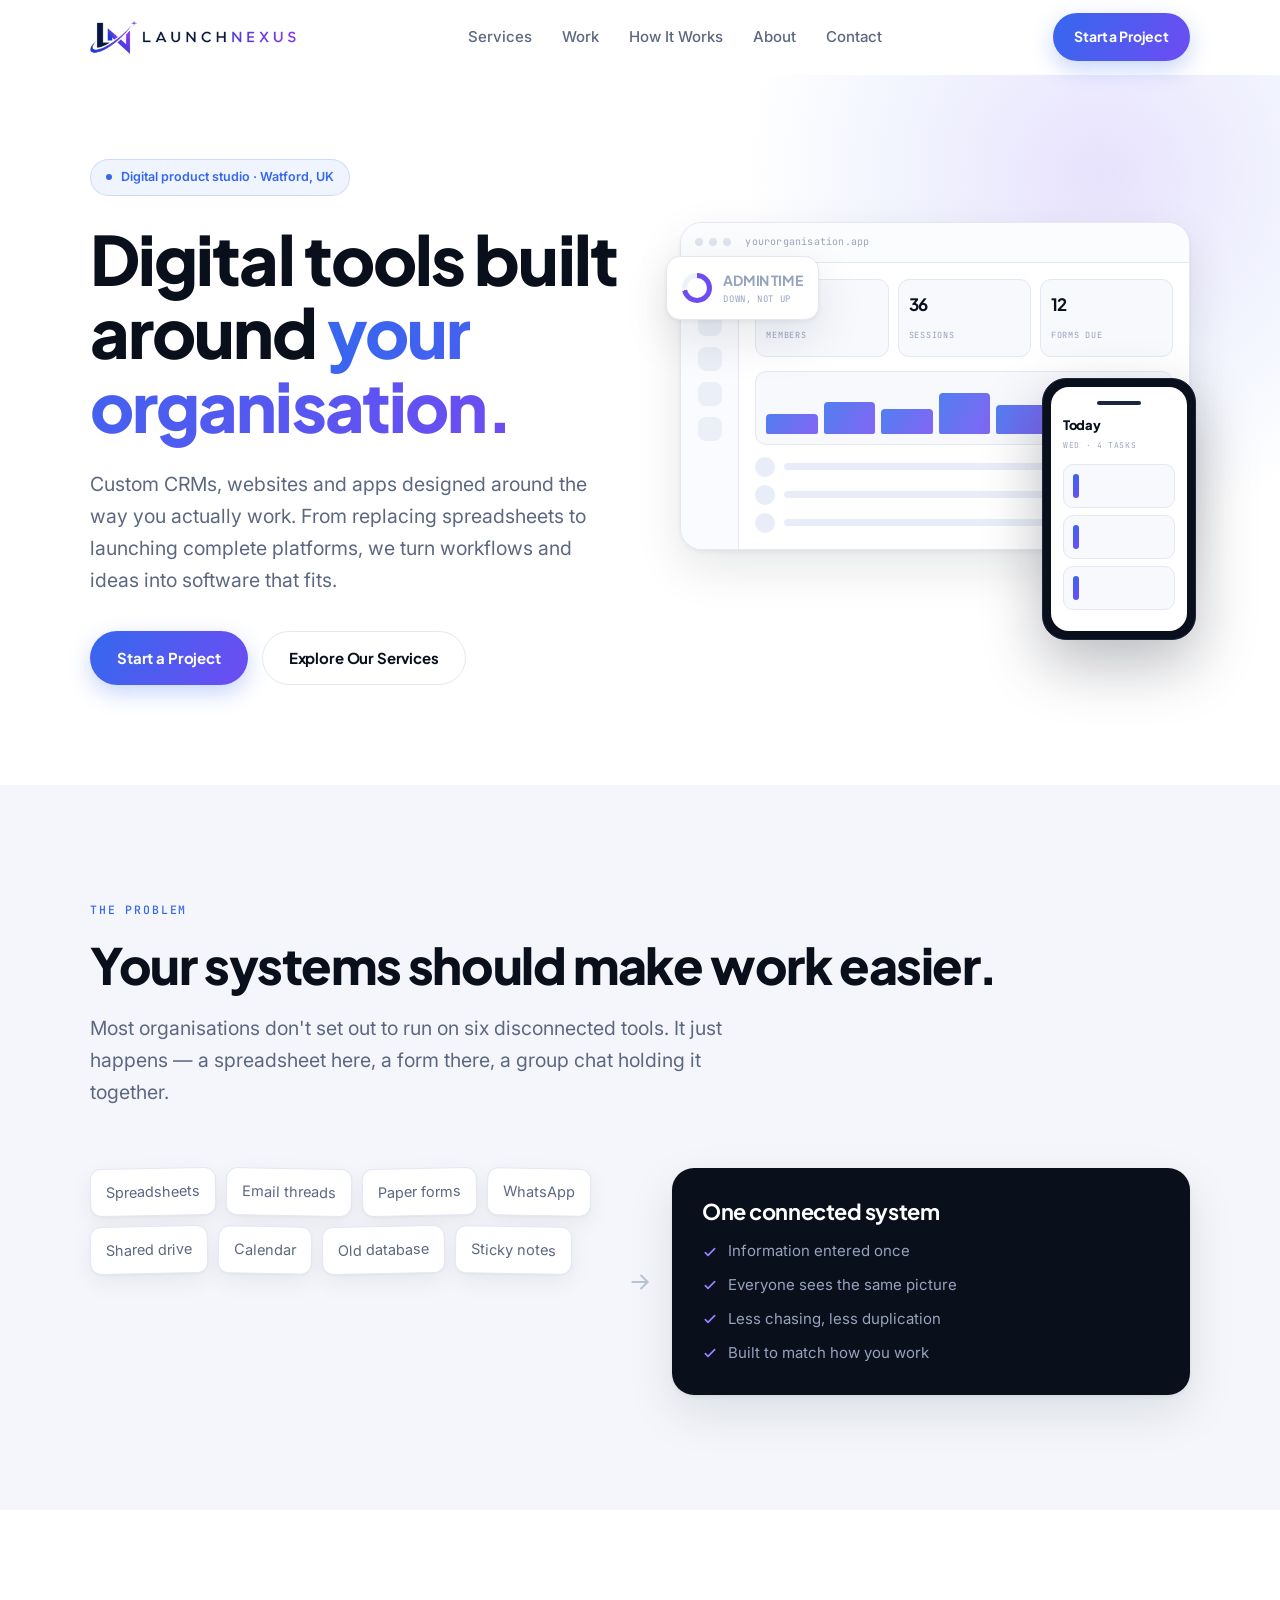
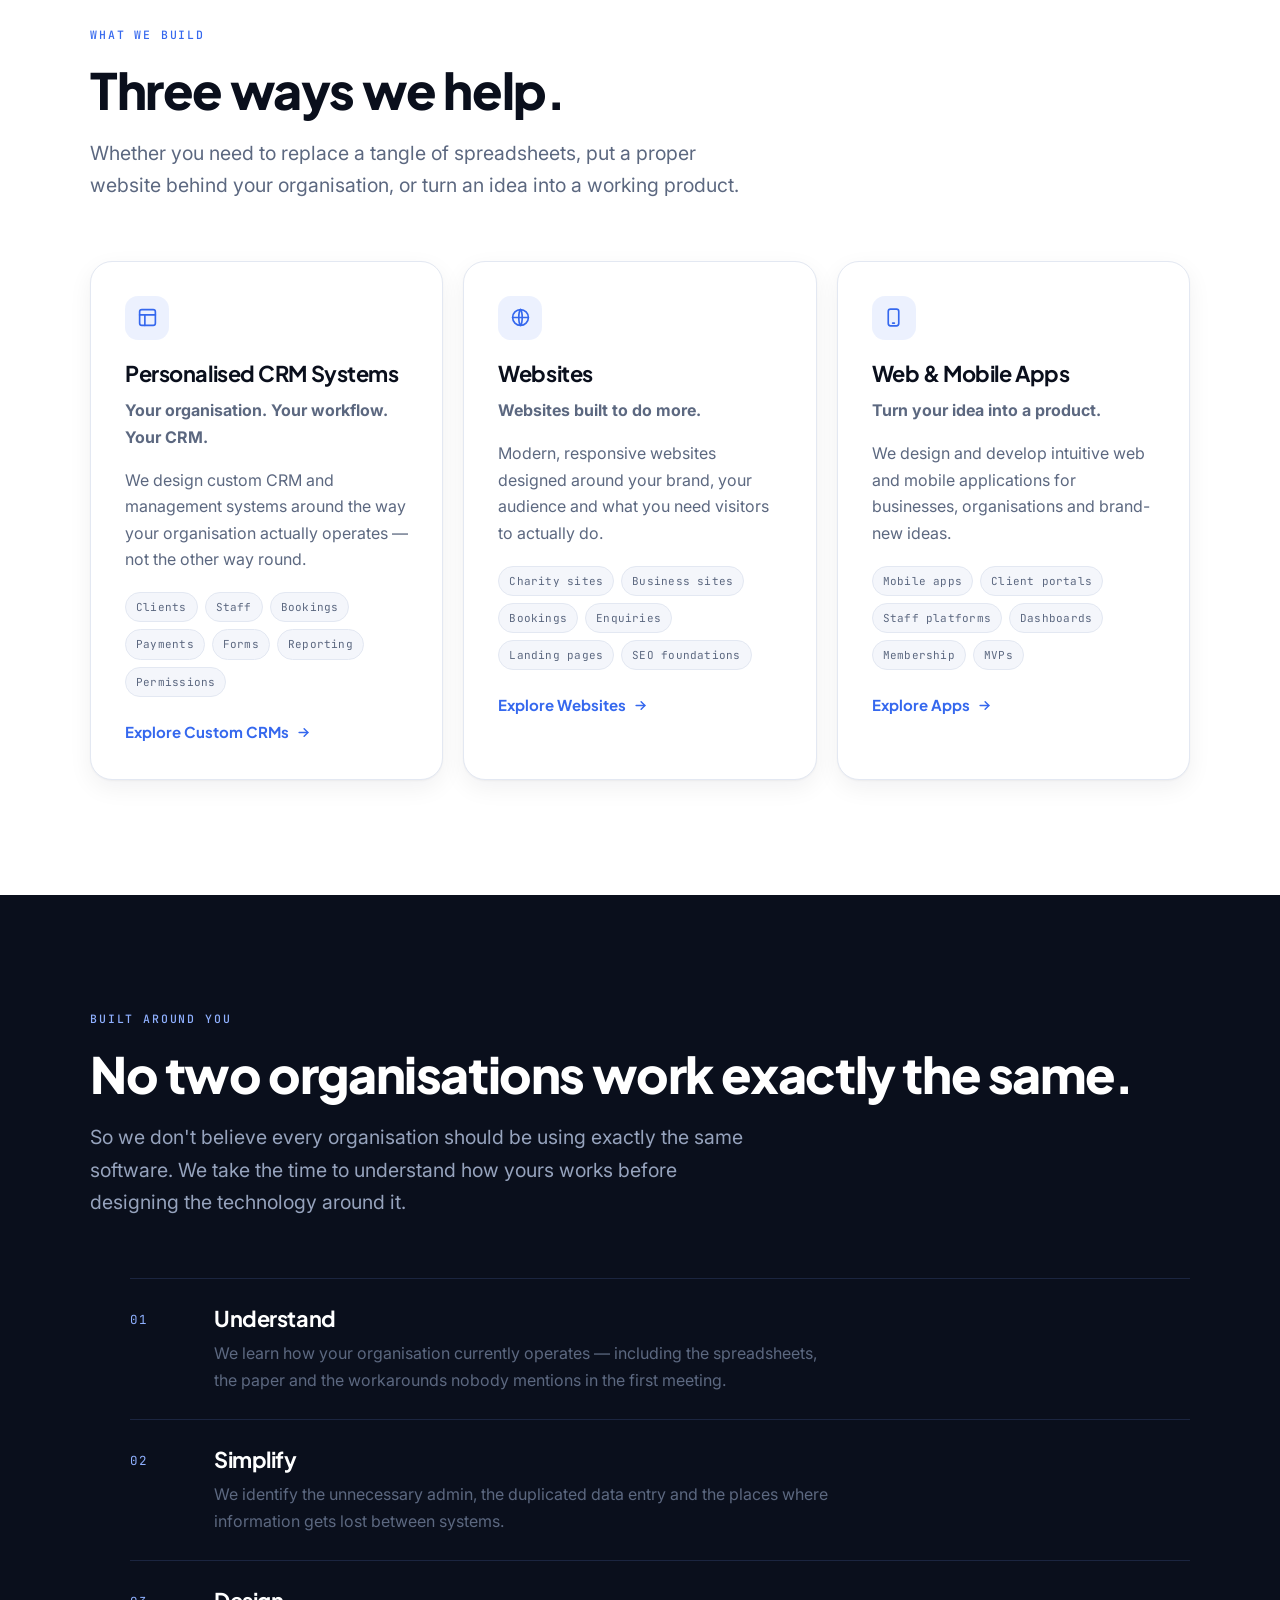
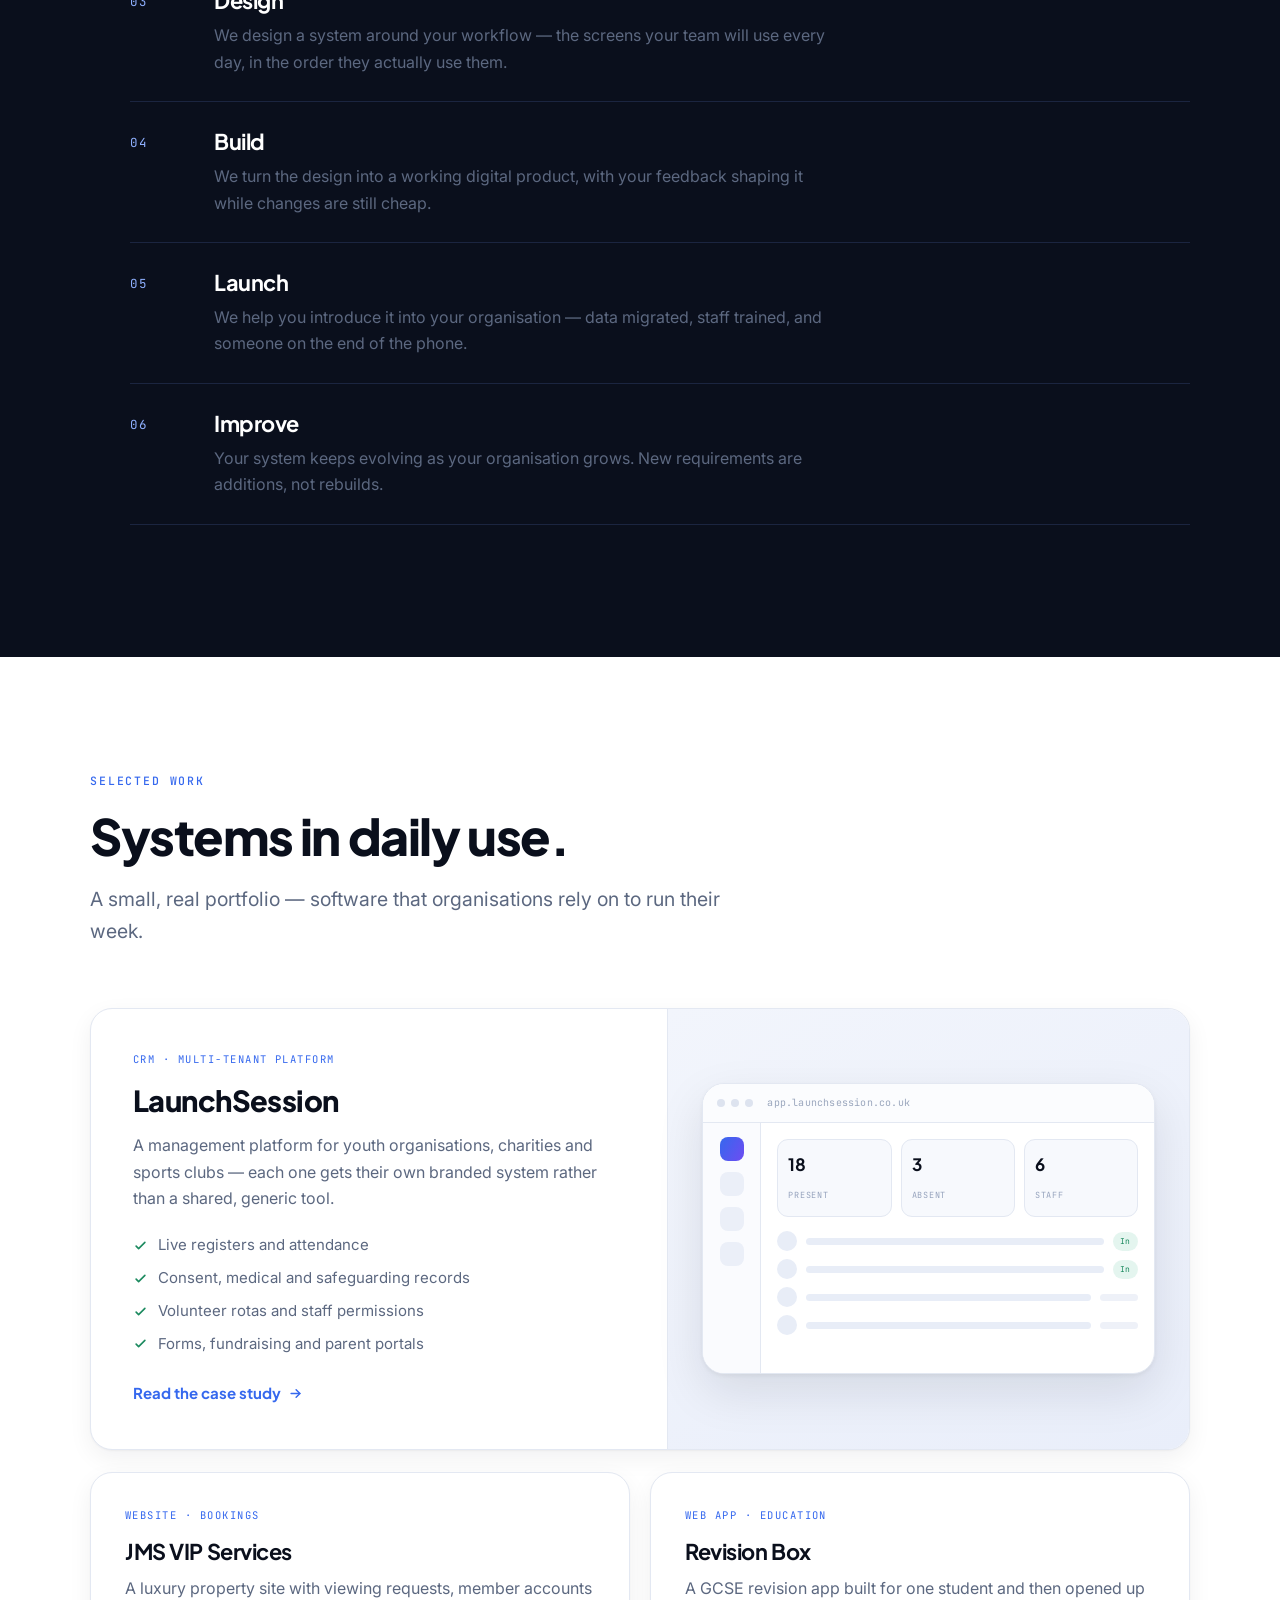
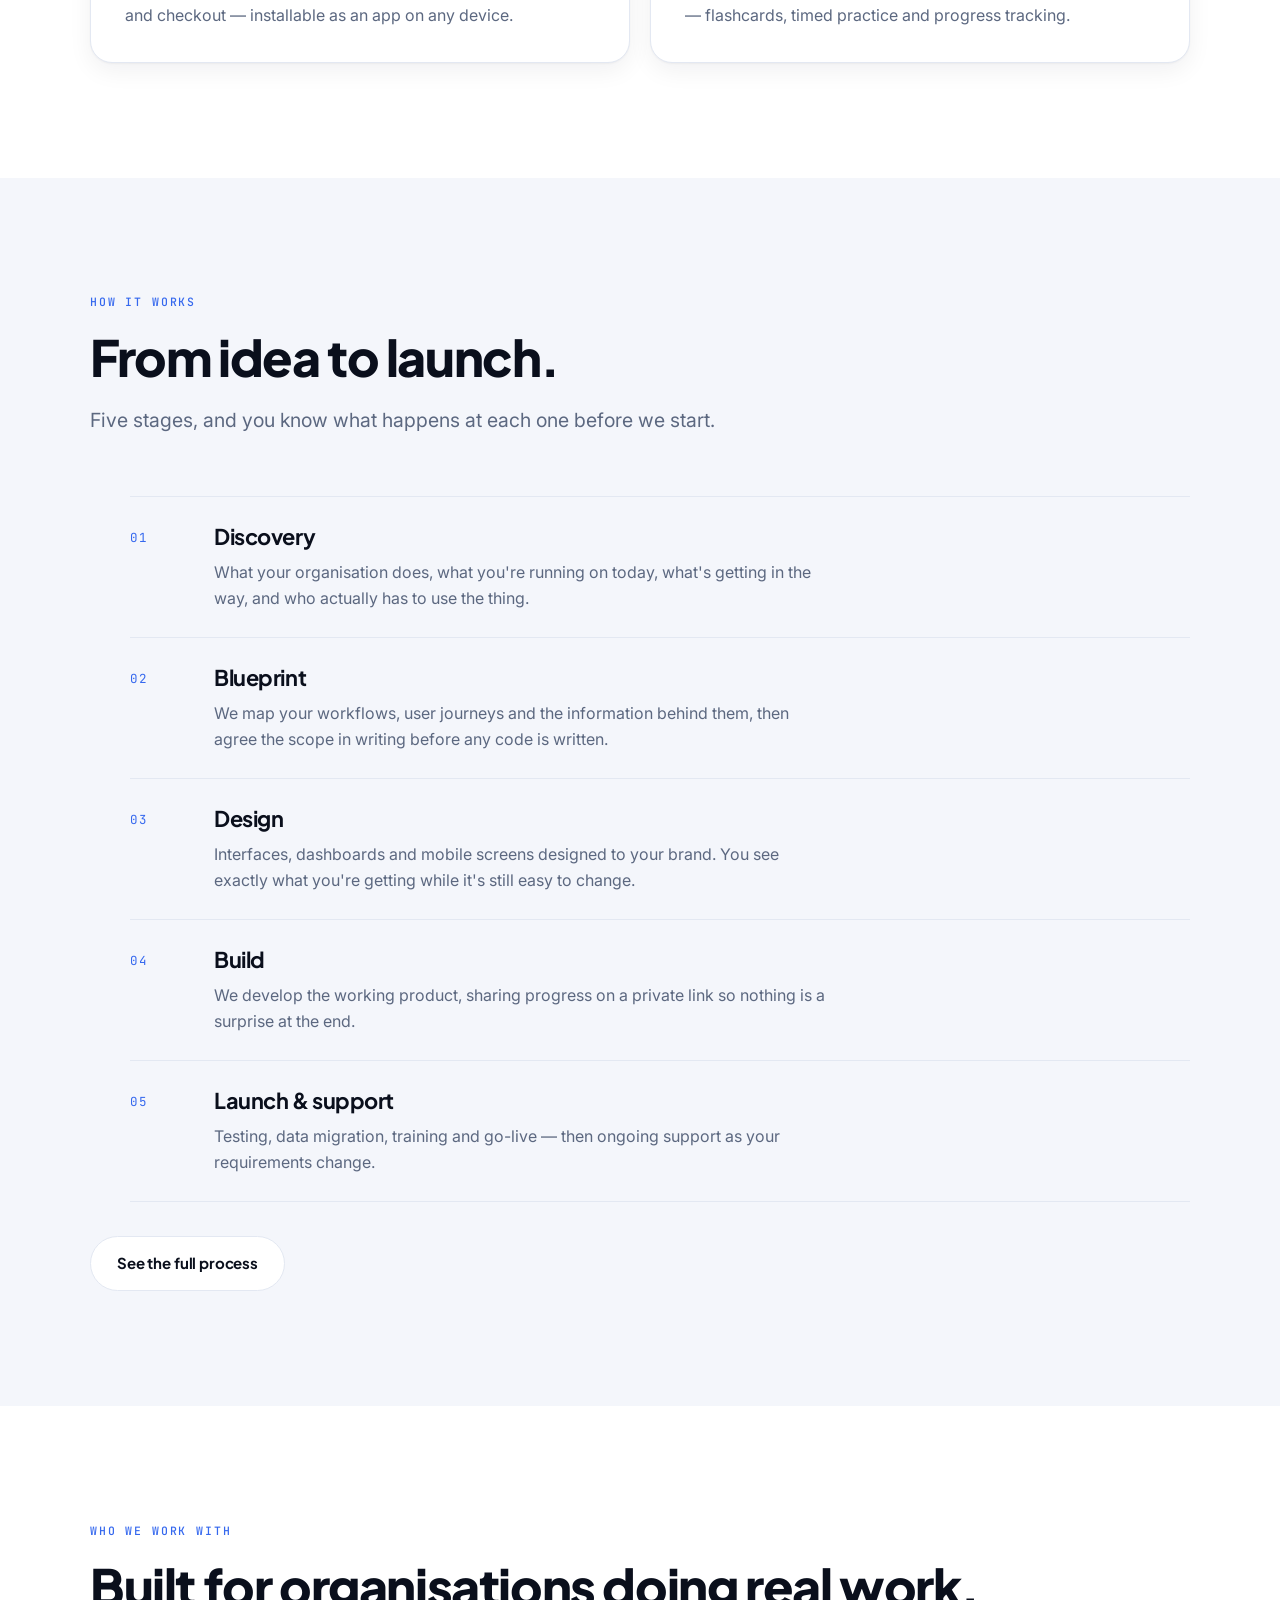
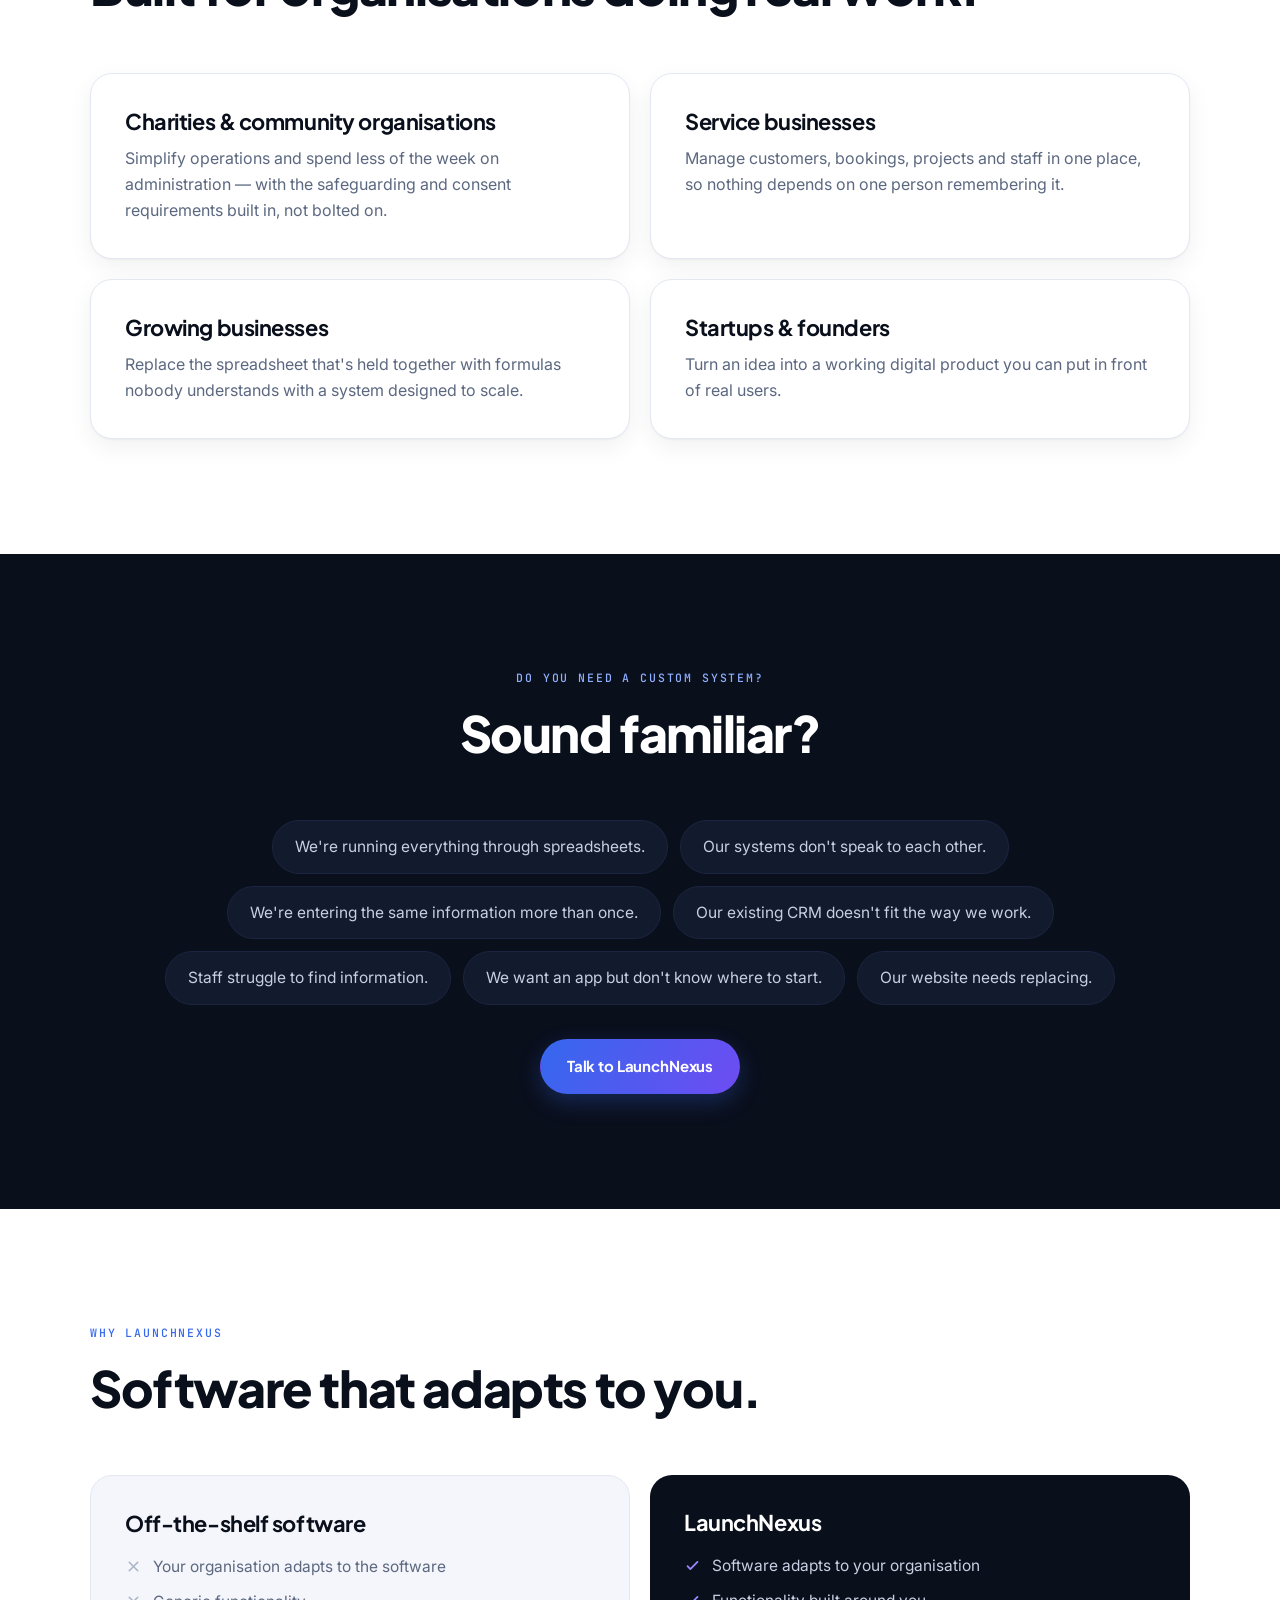
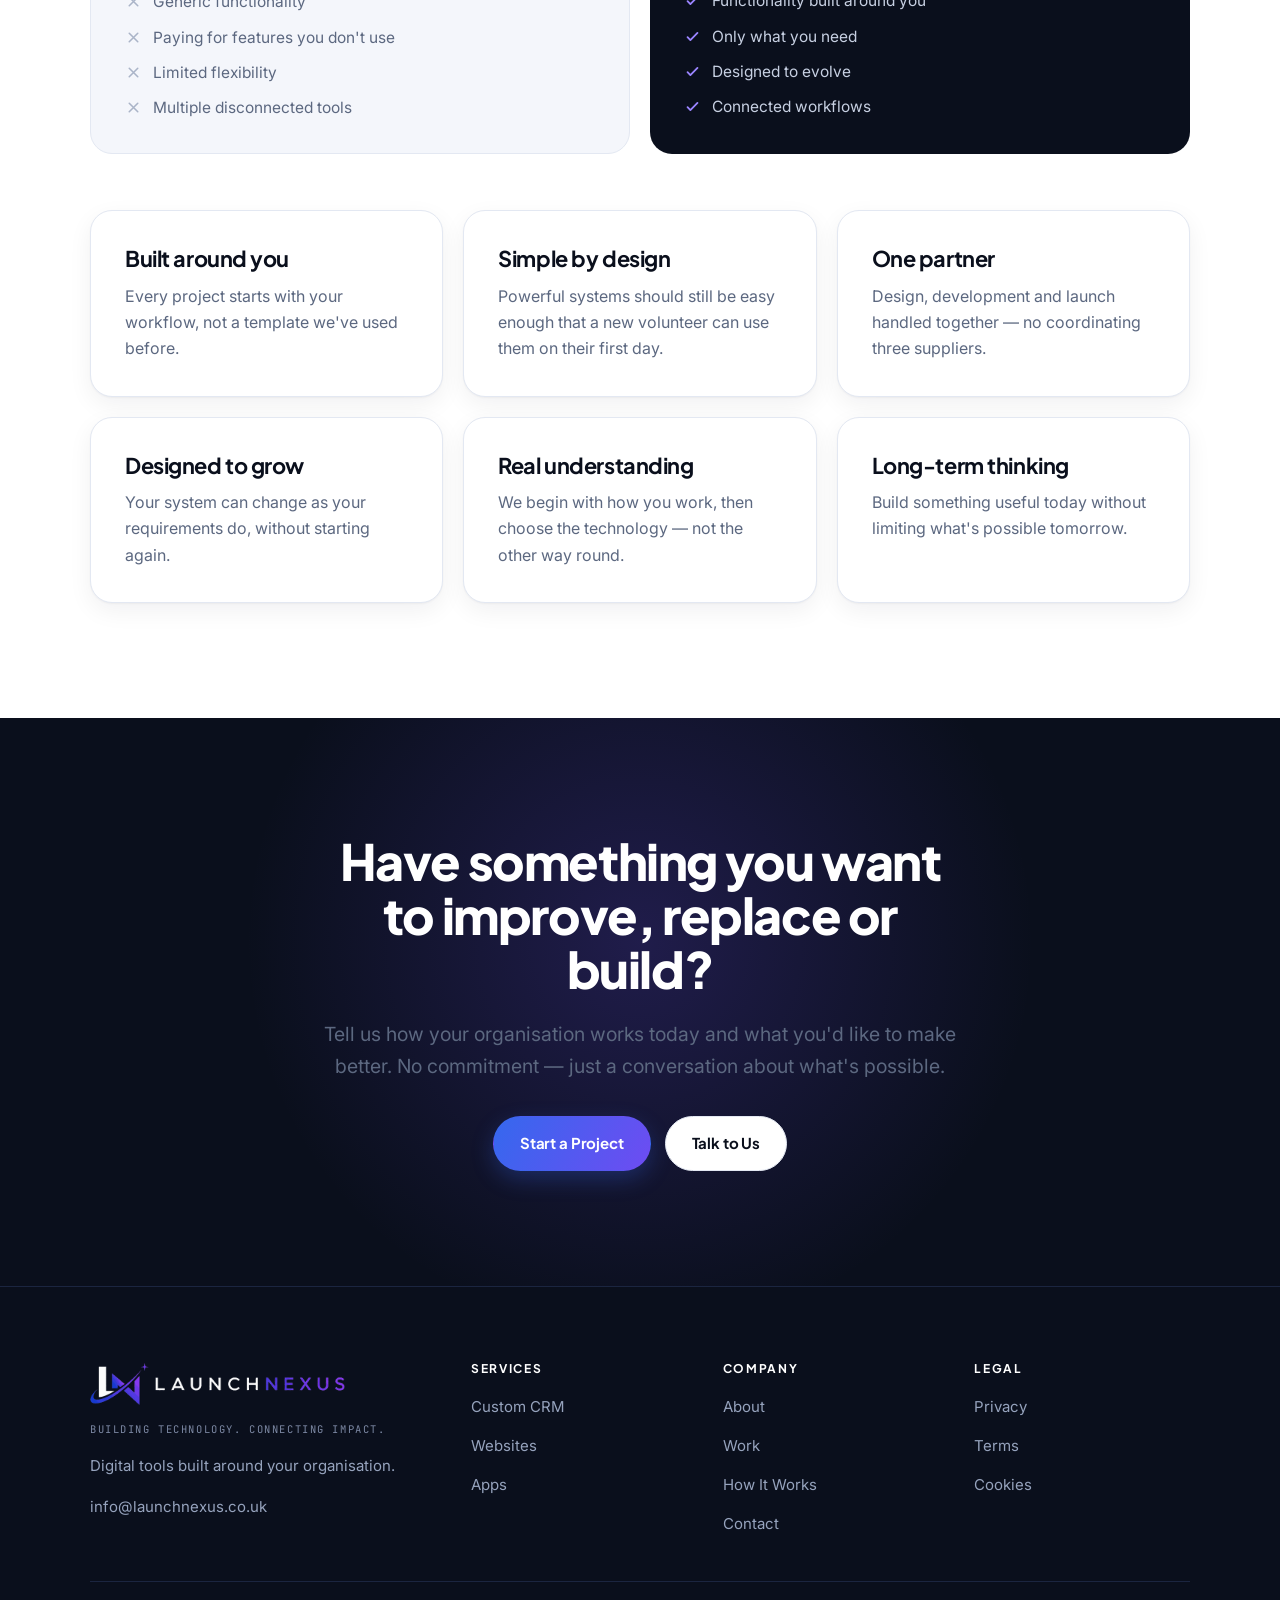
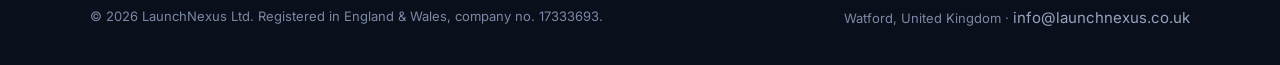
==== index.html @ 3459dfaa "feat: real logo, enquiry email endpoint, remove registered address Logo - extract mark and wordmark " ====
<!DOCTYPE html>
<html lang="en-GB">
<head>
<meta charset="utf-8">
<meta name="viewport" content="width=device-width, initial-scale=1">
<title>LaunchNexus | Custom CRM, Websites &amp; App Development</title>
<meta name="description" content="LaunchNexus builds personalised CRM systems, websites and apps designed around the way your organisation works.">
<link rel="canonical" href="https://launchnexus.co.uk/">
<meta property="og:title" content="LaunchNexus | Custom CRM, Websites &amp; App Development">
<meta property="og:description" content="Digital tools built around your organisation. Custom CRMs, websites and apps designed around the way you actually work.">
<meta property="og:type" content="website">
<meta property="og:url" content="https://launchnexus.co.uk/">
<meta name="theme-color" content="#0A0F1C">
<link rel="icon" href="assets/favicon.ico" sizes="any">
<link rel="icon" type="image/png" sizes="32x32" href="assets/favicon-32.png">
<link rel="icon" type="image/png" sizes="192x192" href="assets/favicon-192.png">
<link rel="apple-touch-icon" href="assets/apple-touch-icon.png">
<meta property="og:image" content="https://launchnexus.co.uk/assets/og-image.jpg">
<meta name="twitter:card" content="summary_large_image">
<link rel="preconnect" href="https://fonts.googleapis.com">
<link rel="preconnect" href="https://fonts.gstatic.com" crossorigin>
<link href="https://fonts.googleapis.com/css2?family=Plus+Jakarta+Sans:wght@700;800&family=Inter:wght@400;500;600&family=JetBrains+Mono:wght@400;500&display=swap" rel="stylesheet">
<link rel="stylesheet" href="assets/site.css">
<script type="application/ld+json">
{"@context":"https://schema.org","@type":"ProfessionalService","name":"LaunchNexus","legalName":"LaunchNexus Ltd","url":"https://launchnexus.co.uk/","email":"info@launchnexus.co.uk","description":"Digital product studio building personalised CRM systems, websites and apps for organisations and businesses.","areaServed":"GB","address":{"@type":"PostalAddress","addressLocality":"Watford","addressCountry":"GB"},"areaServed":"GB"}
</script>
</head>
<body>

<header class="site-header">
  <div class="wrap nav">
    <a class="brand" href="index.html"><img src="assets/logo-lockup.png" alt="LaunchNexus" width="376" height="112"></a>
    <nav class="nav-links" aria-label="Primary">
      <a href="services.html">Services</a>
      <a href="work.html">Work</a>
      <a href="how-it-works.html">How It Works</a>
      <a href="about.html">About</a>
      <a href="contact.html">Contact</a>
    </nav>
    <div class="nav-cta">
      <a class="btn btn--primary" href="contact.html">Start a Project</a>
      <button class="nav-toggle" type="button" aria-expanded="false" aria-controls="drawer" aria-label="Menu"><span></span></button>
    </div>
  </div>
</header>

<div class="drawer" id="drawer">
  <a href="services.html">Services</a>
  <a href="work.html">Work</a>
  <a href="how-it-works.html">How It Works</a>
  <a href="about.html">About</a>
  <a href="contact.html">Contact</a>
  <a class="btn btn--primary" href="contact.html">Start a Project</a>
</div>

<main>

<!-- ============ HERO ============ -->
<section class="hero">
  <div class="wrap hero-grid">
    <div>
      <span class="pill rise"><i></i> Digital product studio · Watford, UK</span>
      <h1 class="rise">Digital tools built around <em>your organisation.</em></h1>
      <p class="lede rise">Custom CRMs, websites and apps designed around the way you actually work. From replacing spreadsheets to launching complete platforms, we turn workflows and ideas into software that fits.</p>
      <div class="btn-row rise">
        <a class="btn btn--primary" href="contact.html">Start a Project</a>
        <a class="btn btn--ghost" href="services.html">Explore Our Services</a>
      </div>
    </div>

    <!-- Product mockups: pure CSS/SVG, no images to load -->
    <div class="stage rise" aria-hidden="true">
      <div class="mock float">
        <div class="mock-bar"><i class="dot"></i><i class="dot"></i><i class="dot"></i><span class="url">yourorganisation.app</span></div>
        <div class="dash">
          <div class="dash-side"><i class="on"></i><i></i><i></i><i></i><i></i></div>
          <div class="dash-main">
            <div class="kpis">
              <div class="kpi"><b>248</b><span>Members</span></div>
              <div class="kpi"><b>36</b><span>Sessions</span></div>
              <div class="kpi"><b>12</b><span>Forms due</span></div>
            </div>
            <div class="chart">
              <i style="height:38%;animation-delay:.05s"></i><i style="height:62%;animation-delay:.12s"></i>
              <i style="height:47%;animation-delay:.19s"></i><i style="height:78%;animation-delay:.26s"></i>
              <i style="height:56%;animation-delay:.33s"></i><i style="height:88%;animation-delay:.4s"></i>
              <i style="height:70%;animation-delay:.47s"></i>
            </div>
            <div class="rows">
              <div class="row"><span class="av"></span><span class="l1"></span><span class="st">Paid</span></div>
              <div class="row"><span class="av"></span><span class="l1"></span><span class="l2"></span></div>
              <div class="row"><span class="av"></span><span class="l1"></span><span class="l2"></span></div>
            </div>
          </div>
        </div>
      </div>

      <div class="chip float-2">
        <span class="ring"></span>
        <span><b>Admin time</b><span>Down, not up</span></span>
      </div>

      <div class="phone float-2">
        <div class="phone-screen">
          <div class="notch"></div>
          <p class="mock-title">Today</p>
          <div class="sub">Wed · 4 tasks</div>
          <div class="mini"><span class="b"></span><span><span class="t1"></span><span class="t2"></span></span></div>
          <div class="mini"><span class="b"></span><span><span class="t1"></span><span class="t2"></span></span></div>
          <div class="mini"><span class="b"></span><span><span class="t1"></span><span class="t2"></span></span></div>
        </div>
      </div>
    </div>
  </div>
</section>

<!-- ============ PROBLEM ============ -->
<section class="section section--mist">
  <div class="wrap">
    <div class="head rise">
      <span class="eyebrow">The problem</span>
      <h2>Your systems should make work easier.</h2>
      <p class="lede">Most organisations don't set out to run on six disconnected tools. It just happens — a spreadsheet here, a form there, a group chat holding it together.</p>
    </div>

    <div class="split rise">
      <div class="scatter">
        <span>Spreadsheets</span><span>Email threads</span><span>Paper forms</span>
        <span>WhatsApp</span><span>Shared drive</span><span>Calendar</span>
        <span>Old database</span><span>Sticky notes</span>
      </div>
      <div class="arrow">
        <svg viewBox="0 0 24 24" fill="none" stroke="currentColor" stroke-width="1.8" stroke-linecap="round" stroke-linejoin="round"><path d="M5 12h14"/><path d="m13 6 6 6-6 6"/></svg>
      </div>
      <div class="unified">
        <h3>One connected system</h3>
        <ul>
          <li><svg viewBox="0 0 24 24" fill="none" stroke="currentColor" stroke-width="2.4" stroke-linecap="round" stroke-linejoin="round"><path d="m5 13 4 4L19 7"/></svg> Information entered once</li>
          <li><svg viewBox="0 0 24 24" fill="none" stroke="currentColor" stroke-width="2.4" stroke-linecap="round" stroke-linejoin="round"><path d="m5 13 4 4L19 7"/></svg> Everyone sees the same picture</li>
          <li><svg viewBox="0 0 24 24" fill="none" stroke="currentColor" stroke-width="2.4" stroke-linecap="round" stroke-linejoin="round"><path d="m5 13 4 4L19 7"/></svg> Less chasing, less duplication</li>
          <li><svg viewBox="0 0 24 24" fill="none" stroke="currentColor" stroke-width="2.4" stroke-linecap="round" stroke-linejoin="round"><path d="m5 13 4 4L19 7"/></svg> Built to match how you work</li>
        </ul>
      </div>
    </div>
  </div>
</section>

<!-- ============ SERVICES ============ -->
<section class="section" id="services">
  <div class="wrap">
    <div class="head rise">
      <span class="eyebrow">What we build</span>
      <h2>Three ways we help.</h2>
      <p class="lede">Whether you need to replace a tangle of spreadsheets, put a proper website behind your organisation, or turn an idea into a working product.</p>
    </div>

    <div class="grid grid-3">
      <article class="card card--hover rise">
        <span class="icon" aria-hidden="true">
          <svg viewBox="0 0 24 24" fill="none" stroke="currentColor" stroke-width="1.9" stroke-linecap="round" stroke-linejoin="round"><rect x="3" y="3" width="18" height="18" rx="2.5"/><path d="M3 9h18M9 9v12"/></svg>
        </span>
        <h3>Personalised CRM Systems</h3>
        <p><strong>Your organisation. Your workflow. Your CRM.</strong></p>
        <p>We design custom CRM and management systems around the way your organisation actually operates — not the other way round.</p>
        <div class="taglist">
          <span class="tag">Clients</span><span class="tag">Staff</span><span class="tag">Bookings</span>
          <span class="tag">Payments</span><span class="tag">Forms</span><span class="tag">Reporting</span>
          <span class="tag">Permissions</span>
        </div>
        <p style="margin-top:22px"><a class="link-arrow" href="services-crm.html">Explore Custom CRMs <svg width="15" height="15" viewBox="0 0 24 24" fill="none" stroke="currentColor" stroke-width="2.4" stroke-linecap="round" stroke-linejoin="round"><path d="M5 12h14"/><path d="m13 6 6 6-6 6"/></svg></a></p>
      </article>

      <article class="card card--hover rise">
        <span class="icon" aria-hidden="true">
          <svg viewBox="0 0 24 24" fill="none" stroke="currentColor" stroke-width="1.9" stroke-linecap="round" stroke-linejoin="round"><circle cx="12" cy="12" r="9"/><path d="M3 12h18M12 3c2.6 2.9 2.6 15.1 0 18M12 3c-2.6 2.9-2.6 15.1 0 18"/></svg>
        </span>
        <h3>Websites</h3>
        <p><strong>Websites built to do more.</strong></p>
        <p>Modern, responsive websites designed around your brand, your audience and what you need visitors to actually do.</p>
        <div class="taglist">
          <span class="tag">Charity sites</span><span class="tag">Business sites</span><span class="tag">Bookings</span>
          <span class="tag">Enquiries</span><span class="tag">Landing pages</span><span class="tag">SEO foundations</span>
        </div>
        <p style="margin-top:22px"><a class="link-arrow" href="services-websites.html">Explore Websites <svg width="15" height="15" viewBox="0 0 24 24" fill="none" stroke="currentColor" stroke-width="2.4" stroke-linecap="round" stroke-linejoin="round"><path d="M5 12h14"/><path d="m13 6 6 6-6 6"/></svg></a></p>
      </article>

      <article class="card card--hover rise">
        <span class="icon" aria-hidden="true">
          <svg viewBox="0 0 24 24" fill="none" stroke="currentColor" stroke-width="1.9" stroke-linecap="round" stroke-linejoin="round"><rect x="6" y="2.5" width="12" height="19" rx="2.6"/><path d="M11 18.5h2"/></svg>
        </span>
        <h3>Web &amp; Mobile Apps</h3>
        <p><strong>Turn your idea into a product.</strong></p>
        <p>We design and develop intuitive web and mobile applications for businesses, organisations and brand-new ideas.</p>
        <div class="taglist">
          <span class="tag">Mobile apps</span><span class="tag">Client portals</span><span class="tag">Staff platforms</span>
          <span class="tag">Dashboards</span><span class="tag">Membership</span><span class="tag">MVPs</span>
        </div>
        <p style="margin-top:22px"><a class="link-arrow" href="services-apps.html">Explore Apps <svg width="15" height="15" viewBox="0 0 24 24" fill="none" stroke="currentColor" stroke-width="2.4" stroke-linecap="round" stroke-linejoin="round"><path d="M5 12h14"/><path d="m13 6 6 6-6 6"/></svg></a></p>
      </article>
    </div>
  </div>
</section>

<!-- ============ BUILT AROUND YOU ============ -->
<section class="section section--ink">
  <div class="wrap">
    <div class="head rise">
      <span class="eyebrow">Built around you</span>
      <h2>No two organisations work exactly the same.</h2>
      <p class="lede">So we don't believe every organisation should be using exactly the same software. We take the time to understand how yours works before designing the technology around it.</p>
    </div>

    <ol class="steps rise">
      <li class="step"><div><h3>Understand</h3><p>We learn how your organisation currently operates — including the spreadsheets, the paper and the workarounds nobody mentions in the first meeting.</p></div></li>
      <li class="step"><div><h3>Simplify</h3><p>We identify the unnecessary admin, the duplicated data entry and the places where information gets lost between systems.</p></div></li>
      <li class="step"><div><h3>Design</h3><p>We design a system around your workflow — the screens your team will use every day, in the order they actually use them.</p></div></li>
      <li class="step"><div><h3>Build</h3><p>We turn the design into a working digital product, with your feedback shaping it while changes are still cheap.</p></div></li>
      <li class="step"><div><h3>Launch</h3><p>We help you introduce it into your organisation — data migrated, staff trained, and someone on the end of the phone.</p></div></li>
      <li class="step"><div><h3>Improve</h3><p>Your system keeps evolving as your organisation grows. New requirements are additions, not rebuilds.</p></div></li>
    </ol>
  </div>
</section>

<!-- ============ SELECTED WORK ============ -->
<section class="section">
  <div class="wrap">
    <div class="head rise">
      <span class="eyebrow">Selected work</span>
      <h2>Systems in daily use.</h2>
      <p class="lede">A small, real portfolio — software that organisations rely on to run their week.</p>
    </div>

    <div class="grid" style="gap:22px">
      <article class="card work-card rise">
        <div class="work-body">
          <span class="kind">CRM · Multi-tenant platform</span>
          <h3>LaunchSession</h3>
          <p style="margin-top:14px;color:var(--muted)">A management platform for youth organisations, charities and sports clubs — each one gets their own branded system rather than a shared, generic tool.</p>
          <ul class="built">
            <li><svg viewBox="0 0 24 24" fill="none" stroke="currentColor" stroke-width="2.6" stroke-linecap="round" stroke-linejoin="round"><path d="m5 13 4 4L19 7"/></svg> Live registers and attendance</li>
            <li><svg viewBox="0 0 24 24" fill="none" stroke="currentColor" stroke-width="2.6" stroke-linecap="round" stroke-linejoin="round"><path d="m5 13 4 4L19 7"/></svg> Consent, medical and safeguarding records</li>
            <li><svg viewBox="0 0 24 24" fill="none" stroke="currentColor" stroke-width="2.6" stroke-linecap="round" stroke-linejoin="round"><path d="m5 13 4 4L19 7"/></svg> Volunteer rotas and staff permissions</li>
            <li><svg viewBox="0 0 24 24" fill="none" stroke="currentColor" stroke-width="2.6" stroke-linecap="round" stroke-linejoin="round"><path d="m5 13 4 4L19 7"/></svg> Forms, fundraising and parent portals</li>
          </ul>
          <p style="margin-top:24px"><a class="link-arrow" href="work.html">Read the case study <svg width="15" height="15" viewBox="0 0 24 24" fill="none" stroke="currentColor" stroke-width="2.4" stroke-linecap="round" stroke-linejoin="round"><path d="M5 12h14"/><path d="m13 6 6 6-6 6"/></svg></a></p>
        </div>
        <div class="work-visual" aria-hidden="true">
          <div class="mock" style="width:100%">
            <div class="mock-bar"><i class="dot"></i><i class="dot"></i><i class="dot"></i><span class="url">app.launchsession.co.uk</span></div>
            <div class="dash">
              <div class="dash-side"><i class="on"></i><i></i><i></i><i></i></div>
              <div class="dash-main">
                <div class="kpis">
                  <div class="kpi"><b>18</b><span>Present</span></div>
                  <div class="kpi"><b>3</b><span>Absent</span></div>
                  <div class="kpi"><b>6</b><span>Staff</span></div>
                </div>
                <div class="rows">
                  <div class="row"><span class="av"></span><span class="l1"></span><span class="st">In</span></div>
                  <div class="row"><span class="av"></span><span class="l1"></span><span class="st">In</span></div>
                  <div class="row"><span class="av"></span><span class="l1"></span><span class="l2"></span></div>
                  <div class="row"><span class="av"></span><span class="l1"></span><span class="l2"></span></div>
                </div>
              </div>
            </div>
          </div>
        </div>
      </article>

      <div class="grid grid-2">
        <article class="card card--hover rise">
          <span class="kind">Website · Bookings</span>
          <h3>JMS VIP Services</h3>
          <p>A luxury property site with viewing requests, member accounts and checkout — installable as an app on any device.</p>
        </article>
        <article class="card card--hover rise">
          <span class="kind">Web app · Education</span>
          <h3>Revision Box</h3>
          <p>A GCSE revision app built for one student and then opened up — flashcards, timed practice and progress tracking.</p>
        </article>
      </div>
    </div>
  </div>
</section>

<!-- ============ HOW IT WORKS ============ -->
<section class="section section--mist">
  <div class="wrap">
    <div class="head rise">
      <span class="eyebrow">How it works</span>
      <h2>From idea to launch.</h2>
      <p class="lede">Five stages, and you know what happens at each one before we start.</p>
    </div>
    <ol class="steps rise">
      <li class="step"><div><h3>Discovery</h3><p>What your organisation does, what you're running on today, what's getting in the way, and who actually has to use the thing.</p></div></li>
      <li class="step"><div><h3>Blueprint</h3><p>We map your workflows, user journeys and the information behind them, then agree the scope in writing before any code is written.</p></div></li>
      <li class="step"><div><h3>Design</h3><p>Interfaces, dashboards and mobile screens designed to your brand. You see exactly what you're getting while it's still easy to change.</p></div></li>
      <li class="step"><div><h3>Build</h3><p>We develop the working product, sharing progress on a private link so nothing is a surprise at the end.</p></div></li>
      <li class="step"><div><h3>Launch &amp; support</h3><p>Testing, data migration, training and go-live — then ongoing support as your requirements change.</p></div></li>
    </ol>
    <div class="btn-row rise"><a class="btn btn--ghost" href="how-it-works.html">See the full process</a></div>
  </div>
</section>

<!-- ============ WHO WE WORK WITH ============ -->
<section class="section">
  <div class="wrap">
    <div class="head rise">
      <span class="eyebrow">Who we work with</span>
      <h2>Built for organisations doing real work.</h2>
    </div>
    <div class="grid grid-2">
      <article class="card rise"><h3>Charities &amp; community organisations</h3><p>Simplify operations and spend less of the week on administration — with the safeguarding and consent requirements built in, not bolted on.</p></article>
      <article class="card rise"><h3>Service businesses</h3><p>Manage customers, bookings, projects and staff in one place, so nothing depends on one person remembering it.</p></article>
      <article class="card rise"><h3>Growing businesses</h3><p>Replace the spreadsheet that's held together with formulas nobody understands with a system designed to scale.</p></article>
      <article class="card rise"><h3>Startups &amp; founders</h3><p>Turn an idea into a working digital product you can put in front of real users.</p></article>
    </div>
  </div>
</section>

<!-- ============ SOUND FAMILIAR ============ -->
<section class="section section--ink">
  <div class="wrap">
    <div class="head center rise">
      <span class="eyebrow">Do you need a custom system?</span>
      <h2>Sound familiar?</h2>
    </div>
    <div class="familiar rise">
      <span>We're running everything through spreadsheets.</span>
      <span>Our systems don't speak to each other.</span>
      <span>We're entering the same information more than once.</span>
      <span>Our existing CRM doesn't fit the way we work.</span>
      <span>Staff struggle to find information.</span>
      <span>We want an app but don't know where to start.</span>
      <span>Our website needs replacing.</span>
    </div>
    <div class="btn-row rise" style="justify-content:center">
      <a class="btn btn--primary" href="contact.html">Talk to LaunchNexus</a>
    </div>
  </div>
</section>

<!-- ============ WHY / COMPARISON ============ -->
<section class="section">
  <div class="wrap">
    <div class="head rise">
      <span class="eyebrow">Why LaunchNexus</span>
      <h2>Software that adapts to you.</h2>
    </div>

    <div class="compare rise" style="margin-bottom:clamp(36px,5vw,56px)">
      <div class="col-off">
        <h3>Off-the-shelf software</h3>
        <ul>
          <li><svg viewBox="0 0 24 24" fill="none" stroke="currentColor" stroke-width="2.2" stroke-linecap="round"><path d="M6 6l12 12M18 6 6 18"/></svg> Your organisation adapts to the software</li>
          <li><svg viewBox="0 0 24 24" fill="none" stroke="currentColor" stroke-width="2.2" stroke-linecap="round"><path d="M6 6l12 12M18 6 6 18"/></svg> Generic functionality</li>
          <li><svg viewBox="0 0 24 24" fill="none" stroke="currentColor" stroke-width="2.2" stroke-linecap="round"><path d="M6 6l12 12M18 6 6 18"/></svg> Paying for features you don't use</li>
          <li><svg viewBox="0 0 24 24" fill="none" stroke="currentColor" stroke-width="2.2" stroke-linecap="round"><path d="M6 6l12 12M18 6 6 18"/></svg> Limited flexibility</li>
          <li><svg viewBox="0 0 24 24" fill="none" stroke="currentColor" stroke-width="2.2" stroke-linecap="round"><path d="M6 6l12 12M18 6 6 18"/></svg> Multiple disconnected tools</li>
        </ul>
      </div>
      <div class="col-lnx">
        <h3>LaunchNexus</h3>
        <ul>
          <li><svg viewBox="0 0 24 24" fill="none" stroke="currentColor" stroke-width="2.6" stroke-linecap="round" stroke-linejoin="round"><path d="m5 13 4 4L19 7"/></svg> Software adapts to your organisation</li>
          <li><svg viewBox="0 0 24 24" fill="none" stroke="currentColor" stroke-width="2.6" stroke-linecap="round" stroke-linejoin="round"><path d="m5 13 4 4L19 7"/></svg> Functionality built around you</li>
          <li><svg viewBox="0 0 24 24" fill="none" stroke="currentColor" stroke-width="2.6" stroke-linecap="round" stroke-linejoin="round"><path d="m5 13 4 4L19 7"/></svg> Only what you need</li>
          <li><svg viewBox="0 0 24 24" fill="none" stroke="currentColor" stroke-width="2.6" stroke-linecap="round" stroke-linejoin="round"><path d="m5 13 4 4L19 7"/></svg> Designed to evolve</li>
          <li><svg viewBox="0 0 24 24" fill="none" stroke="currentColor" stroke-width="2.6" stroke-linecap="round" stroke-linejoin="round"><path d="m5 13 4 4L19 7"/></svg> Connected workflows</li>
        </ul>
      </div>
    </div>

    <div class="grid grid-3">
      <article class="card rise"><h3>Built around you</h3><p>Every project starts with your workflow, not a template we've used before.</p></article>
      <article class="card rise"><h3>Simple by design</h3><p>Powerful systems should still be easy enough that a new volunteer can use them on their first day.</p></article>
      <article class="card rise"><h3>One partner</h3><p>Design, development and launch handled together — no coordinating three suppliers.</p></article>
      <article class="card rise"><h3>Designed to grow</h3><p>Your system can change as your requirements do, without starting again.</p></article>
      <article class="card rise"><h3>Real understanding</h3><p>We begin with how you work, then choose the technology — not the other way round.</p></article>
      <article class="card rise"><h3>Long-term thinking</h3><p>Build something useful today without limiting what's possible tomorrow.</p></article>
    </div>
  </div>
</section>

<!-- ============ FINAL CTA ============ -->
<section class="section cta-band">
  <div class="wrap">
    <div class="rise">
      <h2 class="center" style="max-width:18ch">Have something you want to improve, replace or build?</h2>
      <p class="lede center" style="margin-top:22px">Tell us how your organisation works today and what you'd like to make better. No commitment — just a conversation about what's possible.</p>
      <div class="btn-row">
        <a class="btn btn--primary" href="contact.html">Start a Project</a>
        <a class="btn btn--ghost" href="mailto:info@launchnexus.co.uk">Talk to Us</a>
      </div>
    </div>
  </div>
</section>

</main>

<footer class="site-footer">
  <div class="wrap">
    <div class="foot-grid">
      <div>
        <a class="brand" href="index.html"><img src="assets/logo-lockup-light.png" alt="LaunchNexus" width="376" height="112"></a>
        <p class="foot-tagline">Building technology. Connecting impact.</p>
        <p style="max-width:34ch;font-size:15px">Digital tools built around your organisation.</p>
        <p style="font-size:15px;margin-top:14px"><a href="mailto:info@launchnexus.co.uk">info@launchnexus.co.uk</a></p>
      </div>
      <div>
        <h2 class="foot-h">Services</h2>
        <ul>
          <li><a href="services-crm.html">Custom CRM</a></li>
          <li><a href="services-websites.html">Websites</a></li>
          <li><a href="services-apps.html">Apps</a></li>
        </ul>
      </div>
      <div>
        <h2 class="foot-h">Company</h2>
        <ul>
          <li><a href="about.html">About</a></li>
          <li><a href="work.html">Work</a></li>
          <li><a href="how-it-works.html">How It Works</a></li>
          <li><a href="contact.html">Contact</a></li>
        </ul>
      </div>
      <div>
        <h2 class="foot-h">Legal</h2>
        <ul>
          <li><a href="privacy.html">Privacy</a></li>
          <li><a href="terms.html">Terms</a></li>
          <li><a href="cookies.html">Cookies</a></li>
        </ul>
      </div>
    </div>
    <div class="foot-note">
      <p>© <span data-year>2026</span> LaunchNexus Ltd. Registered in England &amp; Wales, company no. 17333693.</p>
      <p>Watford, United Kingdom · <a href="mailto:info@launchnexus.co.uk">info@launchnexus.co.uk</a></p>
    </div>
  </div>
</footer>

<script src="assets/site.js" defer></script>
</body>
</html>
---- assets/site.css ----
/* ==========================================================================
   LaunchNexus — shared stylesheet
   Tokens → base → layout → components → sections → responsive
   ========================================================================== */

:root{
  /* Colour */
  --ink:#0A0F1C;              /* deep navy, near-black — dark sections */
  --ink-2:#121A2E;            /* raised surface on dark */
  --ink-3:#1B2540;            /* hairlines on dark */
  --white:#FFFFFF;
  --mist:#F4F6FB;             /* light section background */
  --line:#E3E8F2;             /* hairlines on light */
  --text:#0A0F1C;
  --muted:#5C6880;            /* body text on light */
  --muted-dark:#96A3BD;       /* body text on dark */
  --blue:#3568EE;
  --violet:#6E4CF2;
  --accent:var(--blue);
  --grad:linear-gradient(120deg,#3568EE 0%,#6E4CF2 100%);
  --focus:#6E4CF2;

  /* Elevation — restrained */
  --sh-1:0 1px 2px rgba(10,15,28,.04), 0 8px 24px rgba(10,15,28,.06);
  --sh-2:0 2px 4px rgba(10,15,28,.05), 0 18px 48px rgba(10,15,28,.10);

  /* Shape & rhythm */
  --r-sm:10px; --r:16px; --r-lg:22px; --r-xl:28px;
  --pad:clamp(20px,5vw,40px);
  --sec:clamp(64px,9vw,124px);
  --max:1180px;

  /* Type */
  --f-display:"Plus Jakarta Sans",system-ui,-apple-system,sans-serif;
  --f-body:"Inter",system-ui,-apple-system,sans-serif;
  --f-mono:"JetBrains Mono",ui-monospace,SFMono-Regular,monospace;
}

*,*::before,*::after{box-sizing:border-box}
html{scroll-behavior:smooth;-webkit-text-size-adjust:100%}
body{
  margin:0;background:var(--white);color:var(--text);
  font-family:var(--f-body);font-size:17px;line-height:1.65;
  -webkit-font-smoothing:antialiased;overflow-x:hidden;
}
img{max-width:100%;display:block}
h1,h2,h3,h4{font-family:var(--f-display);margin:0;line-height:1.08;letter-spacing:-.028em;font-weight:800}
h1{font-size:clamp(38px,5.6vw,68px)}
h2{font-size:clamp(30px,4.2vw,50px)}
h3{font-size:clamp(19px,1.7vw,23px);letter-spacing:-.02em;font-weight:700;line-height:1.25}
p{margin:0 0 1.05em}
p:last-child{margin-bottom:0}
a{color:inherit}
ul{margin:0;padding:0;list-style:none}
:focus-visible{outline:2.5px solid var(--focus);outline-offset:3px;border-radius:4px}
::selection{background:var(--violet);color:#fff}

/* ---------- Layout ---------- */
.wrap{width:100%;max-width:var(--max);margin:0 auto;padding-left:var(--pad);padding-right:var(--pad)}
.section{padding:var(--sec) 0}
.section--mist{background:var(--mist)}
.section--ink{background:var(--ink);color:var(--white)}
.section--ink h1,.section--ink h2,.section--ink h3{color:var(--white)}
.section--ink p{color:var(--muted-dark)}
.measure{max-width:60ch}
.center{text-align:center;margin-left:auto;margin-right:auto}

.eyebrow{
  font-family:var(--f-mono);font-size:11.5px;letter-spacing:.16em;text-transform:uppercase;
  color:var(--accent);font-weight:500;display:block;margin-bottom:18px;
}
.section--ink .eyebrow{color:#8FB0FF}
.lede{font-size:clamp(17px,1.55vw,19.5px);color:var(--muted);max-width:56ch}
.section--ink .lede{color:var(--muted-dark)}
.head{margin-bottom:clamp(36px,5vw,60px)}
.head .lede{margin-top:20px}

/* ---------- Buttons ---------- */
.btn{
  display:inline-flex;align-items:center;gap:9px;
  font-family:var(--f-display);font-weight:700;font-size:15px;letter-spacing:-.01em;
  padding:14px 26px;border-radius:99px;text-decoration:none;border:1.5px solid transparent;
  cursor:pointer;transition:transform .18s ease,box-shadow .18s ease,background .18s ease,color .18s ease,border-color .18s ease;
}
.btn:hover{transform:translateY(-2px)}
.btn--primary{background:var(--grad);color:#fff;box-shadow:0 8px 22px rgba(53,104,238,.28)}
.btn--primary:hover{box-shadow:0 14px 32px rgba(53,104,238,.36)}
.btn--ghost{border-color:var(--line);background:var(--white);color:var(--text)}
.btn--ghost:hover{border-color:var(--text)}
.section--ink .btn--ghost{background:transparent;border-color:rgba(255,255,255,.24);color:#fff}
.section--ink .btn--ghost:hover{border-color:#fff}
.btn-row{display:flex;flex-wrap:wrap;gap:14px;margin-top:34px}
.link-arrow{
  font-family:var(--f-display);font-weight:700;font-size:15px;color:var(--accent);
  text-decoration:none;display:inline-flex;align-items:center;gap:7px;
}
.link-arrow svg{transition:transform .2s ease}
.link-arrow:hover svg{transform:translateX(4px)}

/* ---------- Header ---------- */
.site-header{position:sticky;top:0;z-index:600;background:rgba(255,255,255,.86);backdrop-filter:blur(16px);border-bottom:1px solid transparent;transition:border-color .3s,box-shadow .3s}
.site-header.is-stuck{border-bottom-color:var(--line);box-shadow:0 4px 20px rgba(10,15,28,.05)}
.nav{display:flex;align-items:center;justify-content:space-between;gap:20px;height:74px}
.brand{display:inline-flex;align-items:center;text-decoration:none}
.brand img{height:34px;width:auto;display:block}
@media(max-width:480px){.brand img{height:29px}}
.nav-links{display:flex;align-items:center;gap:30px}
.nav-links a{text-decoration:none;font-size:15px;font-weight:500;color:var(--muted);transition:color .18s}
.nav-links a:hover,.nav-links a[aria-current="page"]{color:var(--text)}
.nav-cta{display:flex;align-items:center;gap:12px}
.nav-cta .btn{padding:11px 20px;font-size:14px}
.nav-toggle{display:none;width:44px;height:44px;border:1px solid var(--line);background:var(--white);border-radius:12px;align-items:center;justify-content:center;cursor:pointer;flex:none}
.nav-toggle span{display:block;width:18px;height:1.8px;background:var(--text);position:relative;transition:background .2s}
.nav-toggle span::before,.nav-toggle span::after{content:"";position:absolute;left:0;width:18px;height:1.8px;background:var(--text);transition:transform .25s ease}
.nav-toggle span::before{top:-6px}.nav-toggle span::after{top:6px}
.nav-toggle[aria-expanded="true"] span{background:transparent}
.nav-toggle[aria-expanded="true"] span::before{transform:translateY(6px) rotate(45deg)}
.nav-toggle[aria-expanded="true"] span::after{transform:translateY(-6px) rotate(-45deg)}

/* Mobile drawer */
.drawer{
  position:fixed;inset:74px 0 0;background:var(--white);z-index:590;
  padding:28px var(--pad) 40px;display:flex;flex-direction:column;gap:6px;
  transform:translateY(-8px);opacity:0;visibility:hidden;transition:opacity .25s ease,transform .25s ease,visibility .25s;
  overflow-y:auto;
}
.drawer.is-open{opacity:1;visibility:visible;transform:none}
.drawer a{
  text-decoration:none;font-family:var(--f-display);font-weight:700;font-size:26px;letter-spacing:-.03em;
  padding:14px 0;border-bottom:1px solid var(--line);
}
.drawer .btn{margin-top:26px;justify-content:center}

/* ---------- Cards ---------- */
.card{background:var(--white);border:1px solid var(--line);border-radius:var(--r-lg);padding:clamp(24px,3vw,34px);box-shadow:var(--sh-1);transition:transform .22s ease,box-shadow .22s ease}
.card--hover:hover{transform:translateY(-4px);box-shadow:var(--sh-2)}
.section--ink .card{background:var(--ink-2);border-color:var(--ink-3);box-shadow:none}
.grid{display:grid;gap:20px}
.grid-2{grid-template-columns:1fr}
.grid-3{grid-template-columns:1fr}
@media(min-width:760px){.grid-2{grid-template-columns:1fr 1fr}.grid-3{grid-template-columns:repeat(2,1fr)}}
@media(min-width:1000px){.grid-3{grid-template-columns:repeat(3,1fr)}}

.icon{width:44px;height:44px;border-radius:13px;display:grid;place-items:center;background:rgba(53,104,238,.09);color:var(--accent);margin-bottom:20px}
.section--ink .icon{background:rgba(110,76,242,.16);color:#A78BFF}
.icon svg{width:21px;height:21px}
.card p{color:var(--muted);font-size:16px;margin-top:10px}
.taglist{display:flex;flex-wrap:wrap;gap:7px;margin-top:20px}
.tag{font-family:var(--f-mono);font-size:11px;letter-spacing:.02em;color:var(--muted);background:var(--mist);border:1px solid var(--line);padding:5px 10px;border-radius:99px}
.section--ink .tag{background:rgba(255,255,255,.05);border-color:var(--ink-3);color:var(--muted-dark)}

/* ---------- Hero ---------- */
.hero{position:relative;overflow:hidden;background:var(--white);padding:clamp(48px,7vw,84px) 0 clamp(60px,8vw,100px)}
.hero::before{
  content:"";position:absolute;top:-260px;right:-180px;width:720px;height:720px;border-radius:50%;
  background:radial-gradient(circle,rgba(110,76,242,.16),rgba(53,104,238,.06) 45%,transparent 70%);
  pointer-events:none;animation:drift 18s ease-in-out infinite;
}
@keyframes drift{0%,100%{transform:translate(0,0)}50%{transform:translate(-40px,30px)}}
.hero-grid{display:grid;gap:clamp(40px,6vw,60px);align-items:center;position:relative;z-index:2}
@media(min-width:1000px){.hero-grid{grid-template-columns:1.02fr .98fr}}
.pill{
  display:inline-flex;align-items:center;gap:9px;background:rgba(53,104,238,.07);
  border:1px solid rgba(53,104,238,.18);border-radius:99px;padding:7px 15px;
  font-size:12.5px;font-weight:600;color:var(--accent);margin-bottom:26px;
}
.pill i{width:6px;height:6px;border-radius:50%;background:var(--accent);animation:pulse 2.4s ease-in-out infinite}
@keyframes pulse{0%,100%{opacity:1;transform:scale(1)}50%{opacity:.35;transform:scale(1.5)}}
.hero h1 em{font-style:normal;background:var(--grad);-webkit-background-clip:text;background-clip:text;-webkit-text-fill-color:transparent}
.hero .lede{margin-top:26px}

/* ---------- Product mockups (CSS only) ---------- */
.stage{position:relative;min-height:400px}
.mock{background:var(--white);border:1px solid var(--line);border-radius:var(--r-lg);box-shadow:var(--sh-2);overflow:hidden}
.mock-bar{display:flex;align-items:center;gap:6px;padding:11px 14px;border-bottom:1px solid var(--line);background:#FBFCFE}
.dot{width:8px;height:8px;border-radius:50%;background:#DDE3EF;flex:none}
.mock-bar .url{margin-left:8px;font-family:var(--f-mono);font-size:10px;color:#9AA6BD;letter-spacing:.02em}
.dash{display:grid;grid-template-columns:58px 1fr;min-height:250px}
.dash-side{background:#FAFBFE;border-right:1px solid var(--line);padding:14px 0;display:flex;flex-direction:column;align-items:center;gap:11px}
.dash-side i{width:24px;height:24px;border-radius:8px;background:#EBEFF8;display:block}
.dash-side i.on{background:var(--grad)}
.dash-main{padding:16px}
.kpis{display:grid;grid-template-columns:repeat(3,1fr);gap:9px;margin-bottom:14px}
.kpi{background:#F7F9FD;border:1px solid var(--line);border-radius:11px;padding:10px}
.kpi b{display:block;font-family:var(--f-display);font-size:17px;letter-spacing:-.02em}
.kpi span{font-family:var(--f-mono);font-size:8.5px;letter-spacing:.09em;text-transform:uppercase;color:#96A3BD}
.chart{display:flex;align-items:flex-end;gap:6px;height:74px;padding:10px;background:#F7F9FD;border:1px solid var(--line);border-radius:11px;margin-bottom:12px}
.chart i{flex:1;border-radius:4px 4px 2px 2px;background:var(--grad);opacity:.85;transform-origin:bottom;animation:grow .9s cubic-bezier(.2,.8,.3,1) backwards}
@keyframes grow{from{transform:scaleY(.15);opacity:.2}}
.rows{display:flex;flex-direction:column;gap:8px}
.row{display:flex;align-items:center;gap:9px}
.row .av{width:20px;height:20px;border-radius:50%;background:#E8EDF7;flex:none}
.row .l1{height:7px;border-radius:4px;background:#E8EDF7;flex:1}
.row .l2{height:7px;width:38px;border-radius:4px;background:#EEF1F8;flex:none}
.row .st{font-family:var(--f-mono);font-size:8px;letter-spacing:.06em;padding:3px 7px;border-radius:99px;background:rgba(34,168,120,.12);color:#1C8A5F}

.phone{
  position:absolute;right:-6px;bottom:-18px;width:154px;background:var(--ink);border-radius:24px;
  padding:8px;box-shadow:0 24px 60px rgba(10,15,28,.28);border:1px solid var(--ink-3);
}
.phone-screen{background:var(--white);border-radius:18px;padding:14px 12px;min-height:220px}
.phone .notch{width:44px;height:4px;border-radius:99px;background:var(--ink-3);margin:0 auto 10px}
.phone h4{font-family:var(--f-display);font-size:13px;font-weight:800;letter-spacing:-.02em;margin-bottom:3px}
.phone .sub{font-family:var(--f-mono);font-size:8px;color:#9AA6BD;letter-spacing:.08em;text-transform:uppercase;margin-bottom:12px}
.mini{background:#F7F9FD;border:1px solid var(--line);border-radius:10px;padding:9px;margin-bottom:7px;display:flex;align-items:center;gap:8px}
.mini .b{width:6px;height:24px;border-radius:99px;background:var(--grad);flex:none}
.mini .t1{height:6px;width:70%;border-radius:4px;background:#E4EAF6;margin-bottom:5px}
.mini .t2{height:5px;width:44%;border-radius:4px;background:#EDF1F9}
.float{animation:float 7s ease-in-out infinite}
.float-2{animation:float 8.5s ease-in-out infinite reverse}
@keyframes float{0%,100%{transform:translateY(0)}50%{transform:translateY(-12px)}}
.chip{
  position:absolute;left:-14px;top:34px;background:var(--white);border:1px solid var(--line);
  border-radius:14px;box-shadow:var(--sh-2);padding:12px 15px;display:flex;align-items:center;gap:11px;
}
.chip .ring{width:30px;height:30px;border-radius:50%;background:conic-gradient(var(--violet) 0turn .72turn,#EDF1F9 .72turn 1turn);display:grid;place-items:center}
.chip .ring::after{content:"";width:20px;height:20px;border-radius:50%;background:#fff}
.chip b{font-family:var(--f-display);font-size:14px;display:block;letter-spacing:-.02em}
.chip span{font-family:var(--f-mono);font-size:9px;color:#96A3BD;letter-spacing:.07em;text-transform:uppercase}
@media(max-width:600px){.chip{display:none}.phone{width:118px;right:-4px;bottom:-10px}.stage{min-height:320px}}

/* ---------- Before / after ---------- */
.split{display:grid;gap:18px;align-items:stretch}
@media(min-width:860px){.split{grid-template-columns:1fr 64px 1fr;gap:0}}
.scatter{display:flex;flex-wrap:wrap;gap:10px;align-content:flex-start}
.scatter span{
  background:var(--white);border:1px solid var(--line);border-radius:11px;padding:11px 15px;
  font-size:14.5px;color:var(--muted);box-shadow:var(--sh-1);
}
.scatter span:nth-child(odd){transform:rotate(-1.2deg)}
.scatter span:nth-child(even){transform:rotate(1deg)}
.arrow{display:grid;place-items:center;color:#B9C4D8}
.arrow svg{width:26px;height:26px}
@media(max-width:859px){.arrow svg{transform:rotate(90deg)}}
.unified{background:var(--ink);color:#fff;border-radius:var(--r-lg);padding:clamp(22px,3vw,30px);box-shadow:var(--sh-2)}
.unified h3{color:#fff;margin-bottom:14px}
.unified ul{display:grid;gap:9px}
.unified li{display:flex;gap:10px;align-items:center;font-size:15px;color:var(--muted-dark)}
.unified li svg{width:16px;height:16px;color:#9B85FF;flex:none}

/* ---------- Numbered steps ---------- */
.steps{counter-reset:step;display:grid;gap:0}
.step{counter-increment:step;display:grid;grid-template-columns:62px 1fr;gap:0 22px;padding:26px 0;border-top:1px solid var(--line);align-items:start}
.step:last-child{border-bottom:1px solid var(--line)}
.section--ink .step{border-color:var(--ink-3)}
.step::before{
  content:counter(step,decimal-leading-zero);font-family:var(--f-mono);font-size:12.5px;
  color:var(--accent);padding-top:5px;letter-spacing:.04em;
}
.section--ink .step::before{color:#8FB0FF}
.step p{color:var(--muted);font-size:16px;margin-top:8px;max-width:62ch}

/* ---------- Work ---------- */
.work-card{display:grid;gap:0;overflow:hidden;padding:0}
@media(min-width:900px){.work-card{grid-template-columns:1.05fr .95fr;align-items:stretch}}
.work-body{padding:clamp(26px,3.4vw,42px)}
.work-visual{background:linear-gradient(150deg,#F2F5FC,#E9EEFA);padding:clamp(24px,3vw,34px);display:grid;place-items:center;border-left:1px solid var(--line)}
@media(max-width:899px){.work-visual{border-left:0;border-top:1px solid var(--line)}}
.kind{font-family:var(--f-mono);font-size:10.5px;letter-spacing:.14em;text-transform:uppercase;color:var(--accent);margin-bottom:14px;display:block}
.work-body h3{font-size:clamp(22px,2.4vw,29px);font-weight:800}
.built{display:grid;gap:8px;margin-top:22px}
.built li{display:flex;gap:10px;align-items:center;font-size:15px;color:var(--muted)}
.built svg{width:15px;height:15px;color:#1C8A5F;flex:none}

/* ---------- Sound familiar ---------- */
.familiar{display:flex;flex-wrap:wrap;gap:12px;justify-content:center}
.familiar span{
  border:1px solid var(--ink-3);background:var(--ink-2);border-radius:99px;padding:13px 22px;
  font-size:15.5px;color:#C7D0E2;transition:border-color .2s,color .2s,transform .2s;
}
.familiar span:hover{border-color:var(--violet);color:#fff;transform:translateY(-2px)}

/* ---------- Comparison ---------- */
.compare{display:grid;gap:18px}
@media(min-width:820px){.compare{grid-template-columns:1fr 1fr;gap:20px}}
.compare h3{margin-bottom:18px}
.compare ul{display:grid;gap:12px}
.compare li{display:flex;gap:11px;font-size:15.5px;line-height:1.5}
.compare li svg{width:17px;height:17px;flex:none;margin-top:3px}
.col-off{background:var(--mist);border:1px solid var(--line);border-radius:var(--r-lg);padding:clamp(24px,3vw,34px)}
.col-off li{color:var(--muted)}.col-off svg{color:#AAB4C8}
.col-lnx{background:var(--ink);border-radius:var(--r-lg);padding:clamp(24px,3vw,34px);color:#fff}
.col-lnx h3{color:#fff}.col-lnx li{color:#C7D0E2}.col-lnx svg{color:#9B85FF}

/* ---------- CTA band ---------- */
.cta-band{position:relative;overflow:hidden;background:var(--ink);color:#fff;text-align:center}
.cta-band::before{
  content:"";position:absolute;left:50%;top:-40%;width:900px;height:900px;transform:translateX(-50%);
  background:radial-gradient(circle,rgba(110,76,242,.22),transparent 62%);pointer-events:none;
}
.cta-band .wrap{position:relative;z-index:2}
.cta-band .btn-row{justify-content:center}

/* ---------- Footer ---------- */
.site-footer{background:var(--ink);color:var(--muted-dark);padding:clamp(52px,7vw,76px) 0 34px;border-top:1px solid var(--ink-3)}
.foot-grid{display:grid;gap:36px}
@media(min-width:820px){.foot-grid{grid-template-columns:1.6fr 1fr 1fr 1fr}}
.site-footer .brand{margin-bottom:16px}
.site-footer .brand img{height:42px}
.foot-tagline{font-family:var(--f-mono);font-size:10.5px;letter-spacing:.15em;text-transform:uppercase;color:#7C88A3;margin:0 0 16px}
.site-footer .foot-h{font-family:var(--f-display);font-size:12px;letter-spacing:.14em;text-transform:uppercase;color:#fff;font-weight:700;margin-bottom:16px}
.site-footer ul{display:grid;gap:11px}
.site-footer a{color:var(--muted-dark);text-decoration:none;font-size:15px;transition:color .18s}
.site-footer a:hover{color:#fff}
.foot-note{margin-top:44px;padding-top:24px;border-top:1px solid var(--ink-3);display:flex;flex-wrap:wrap;gap:14px 30px;justify-content:space-between;font-size:13px;color:#7C88A3}
.foot-note p{margin:0;font-size:13px}

/* ---------- Reveal ---------- */
.rise{opacity:0;transform:translateY(18px);transition:opacity .65s cubic-bezier(.2,.7,.3,1),transform .65s cubic-bezier(.2,.7,.3,1)}
.rise.in{opacity:1;transform:none}

@media(max-width:900px){
  .nav-links{display:none}
  .nav-cta .btn{display:none}
  .nav-toggle{display:flex}
}
@media(prefers-reduced-motion:reduce){
  html{scroll-behavior:auto}
  *,*::before,*::after{animation:none!important;transition-duration:.01ms!important}
  .rise{opacity:1;transform:none}
}

/* ==========================================================================
   Interior pages
   ========================================================================== */

/* Page hero */
.page-hero{background:var(--ink);color:#fff;padding:clamp(56px,7vw,96px) 0 clamp(52px,6.5vw,84px);position:relative;overflow:hidden}
.page-hero::before{content:"";position:absolute;right:-140px;top:-180px;width:640px;height:640px;border-radius:50%;background:radial-gradient(circle,rgba(110,76,242,.22),transparent 64%);pointer-events:none}
.page-hero .wrap{position:relative;z-index:2}
.page-hero h1{color:#fff;max-width:17ch}
.page-hero .lede{color:var(--muted-dark);margin-top:24px}
.crumb{font-family:var(--f-mono);font-size:11.5px;letter-spacing:.14em;text-transform:uppercase;color:#8FB0FF;margin-bottom:18px;display:block}
.crumb a{text-decoration:none;color:inherit;opacity:.75}
.crumb a:hover{opacity:1}

/* Module grid (CRM page) */
.modules{display:grid;gap:1px;background:var(--line);border:1px solid var(--line);border-radius:var(--r-lg);overflow:hidden}
@media(min-width:640px){.modules{grid-template-columns:1fr 1fr}}
@media(min-width:1000px){.modules{grid-template-columns:repeat(3,1fr)}}
.module{background:var(--white);padding:clamp(22px,2.6vw,30px)}
.module h3{font-size:15px;font-family:var(--f-mono);font-weight:500;letter-spacing:.11em;text-transform:uppercase;color:var(--accent);margin-bottom:11px}
.module p{color:var(--muted);font-size:15.5px;margin:0}

/* Flow chain */
.flow{display:grid;gap:12px;max-width:560px}
.flow-item{background:var(--white);border:1px solid var(--line);border-radius:var(--r);padding:16px 22px;box-shadow:var(--sh-1);font-family:var(--f-display);font-weight:700;font-size:16.5px;letter-spacing:-.02em;position:relative}
.flow-item:not(:last-child)::after{
  content:"";position:absolute;left:50%;bottom:-12px;width:1px;height:12px;background:var(--line);
}
.flow-item.is-end{background:var(--ink);color:#fff;border-color:var(--ink)}
.flow-item span{display:block;font-family:var(--f-body);font-weight:400;font-size:14.5px;color:var(--muted);letter-spacing:0;margin-top:4px}
.flow-item.is-end span{color:var(--muted-dark)}

/* Stage rail (apps page) */
.rail{display:flex;flex-wrap:wrap;gap:10px;align-items:center}
.rail b{font-family:var(--f-mono);font-size:11.5px;letter-spacing:.12em;text-transform:uppercase;font-weight:500;background:var(--white);border:1px solid var(--line);border-radius:99px;padding:10px 18px;color:var(--text)}
.rail svg{width:16px;height:16px;color:#B9C4D8;flex:none}

/* Case study */
.case{border-top:1px solid var(--line);padding-top:clamp(34px,4.5vw,54px);margin-top:clamp(34px,4.5vw,54px)}
.case:first-of-type{border-top:0;padding-top:0;margin-top:0}
.case-grid{display:grid;gap:clamp(26px,4vw,48px)}
@media(min-width:940px){.case-grid{grid-template-columns:1fr 1fr}}
.case .case-label{font-family:var(--f-mono);font-size:11px;letter-spacing:.15em;text-transform:uppercase;color:var(--accent);font-weight:500;margin:26px 0 10px}
.case p{color:var(--muted)}

/* Integrations */
.chips{display:flex;flex-wrap:wrap;gap:10px}
.chips span{background:var(--white);border:1px solid var(--line);border-radius:99px;padding:11px 20px;font-size:15px;color:var(--text);box-shadow:var(--sh-1)}

/* Form */
.form{background:var(--white);border:1px solid var(--line);border-radius:var(--r-xl);padding:clamp(24px,3.4vw,42px);box-shadow:var(--sh-2)}
.field{margin-bottom:22px}
.field label,.legend{display:block;font-family:var(--f-display);font-weight:700;font-size:15px;margin-bottom:9px;letter-spacing:-.01em}
.field .hint{font-weight:400;font-family:var(--f-body);color:var(--muted);font-size:14px}
.field input,.field textarea,.field select{
  width:100%;font-family:var(--f-body);font-size:16px;color:var(--text);background:#FBFCFE;
  border:1.5px solid var(--line);border-radius:var(--r-sm);padding:13px 15px;transition:border-color .18s,background .18s;
}
.field input:focus,.field textarea:focus,.field select:focus{background:#fff;border-color:var(--accent);outline:none;box-shadow:0 0 0 4px rgba(53,104,238,.12)}
.field textarea{min-height:118px;resize:vertical}
fieldset{border:0;padding:0;margin:0 0 22px}
.choices{display:grid;gap:10px}
@media(min-width:560px){.choices{grid-template-columns:1fr 1fr}}
.choice{display:flex;align-items:center;gap:11px;border:1.5px solid var(--line);border-radius:var(--r-sm);padding:13px 15px;cursor:pointer;transition:border-color .18s,background .18s}
.choice:hover{border-color:#C3CEE4}
.choice input{width:18px;height:18px;flex:none;accent-color:var(--accent);margin:0}
.choice:has(input:checked){border-color:var(--accent);background:rgba(53,104,238,.05)}
.choice span{font-size:15.5px}
.two-up{display:grid;gap:22px}
@media(min-width:560px){.two-up{grid-template-columns:1fr 1fr}}
.hp{position:absolute;left:-9999px;width:1px;height:1px;overflow:hidden}
.form-note{font-size:14px;color:var(--muted);margin-top:18px}
.form-status{margin-top:18px;font-size:15px;padding:14px 16px;border-radius:var(--r-sm);display:none}
.form-status.is-error{display:block;background:#FDF0EF;border:1px solid #F3CFCB;color:#9B2C22}
.form-status.is-busy{display:block;background:var(--mist);border:1px solid var(--line);color:var(--muted)}

/* Confirmation */
.confirm{text-align:center;max-width:52ch;margin:0 auto}
.confirm .tickmark{width:64px;height:64px;border-radius:50%;background:rgba(28,138,95,.1);color:#1C8A5F;display:grid;place-items:center;margin:0 auto 26px}
.confirm .tickmark svg{width:30px;height:30px}

/* Legal / prose pages */
.prose{max-width:74ch}
.prose h2{font-size:clamp(22px,2.4vw,28px);margin:44px 0 14px}
.prose h3{margin:28px 0 10px}
.prose ul{list-style:disc;padding-left:22px;margin:0 0 1.05em;display:grid;gap:7px}
.prose li{color:var(--muted)}
.prose p{color:var(--muted)}
.prose table{width:100%;border-collapse:collapse;margin:18px 0;font-size:15.5px}
.prose th,.prose td{text-align:left;padding:12px 14px;border-bottom:1px solid var(--line);vertical-align:top}
.prose th{font-family:var(--f-display);font-weight:700;font-size:14px}
.prose td{color:var(--muted)}
.draft-note{background:#FFF8E8;border:1px solid #F0DFB4;border-radius:var(--r);padding:18px 20px;font-size:15px;color:#6B5720;margin-bottom:32px}
.mock-title{font-family:var(--f-display);font-size:13px;font-weight:800;letter-spacing:-.02em;margin:0 0 3px}
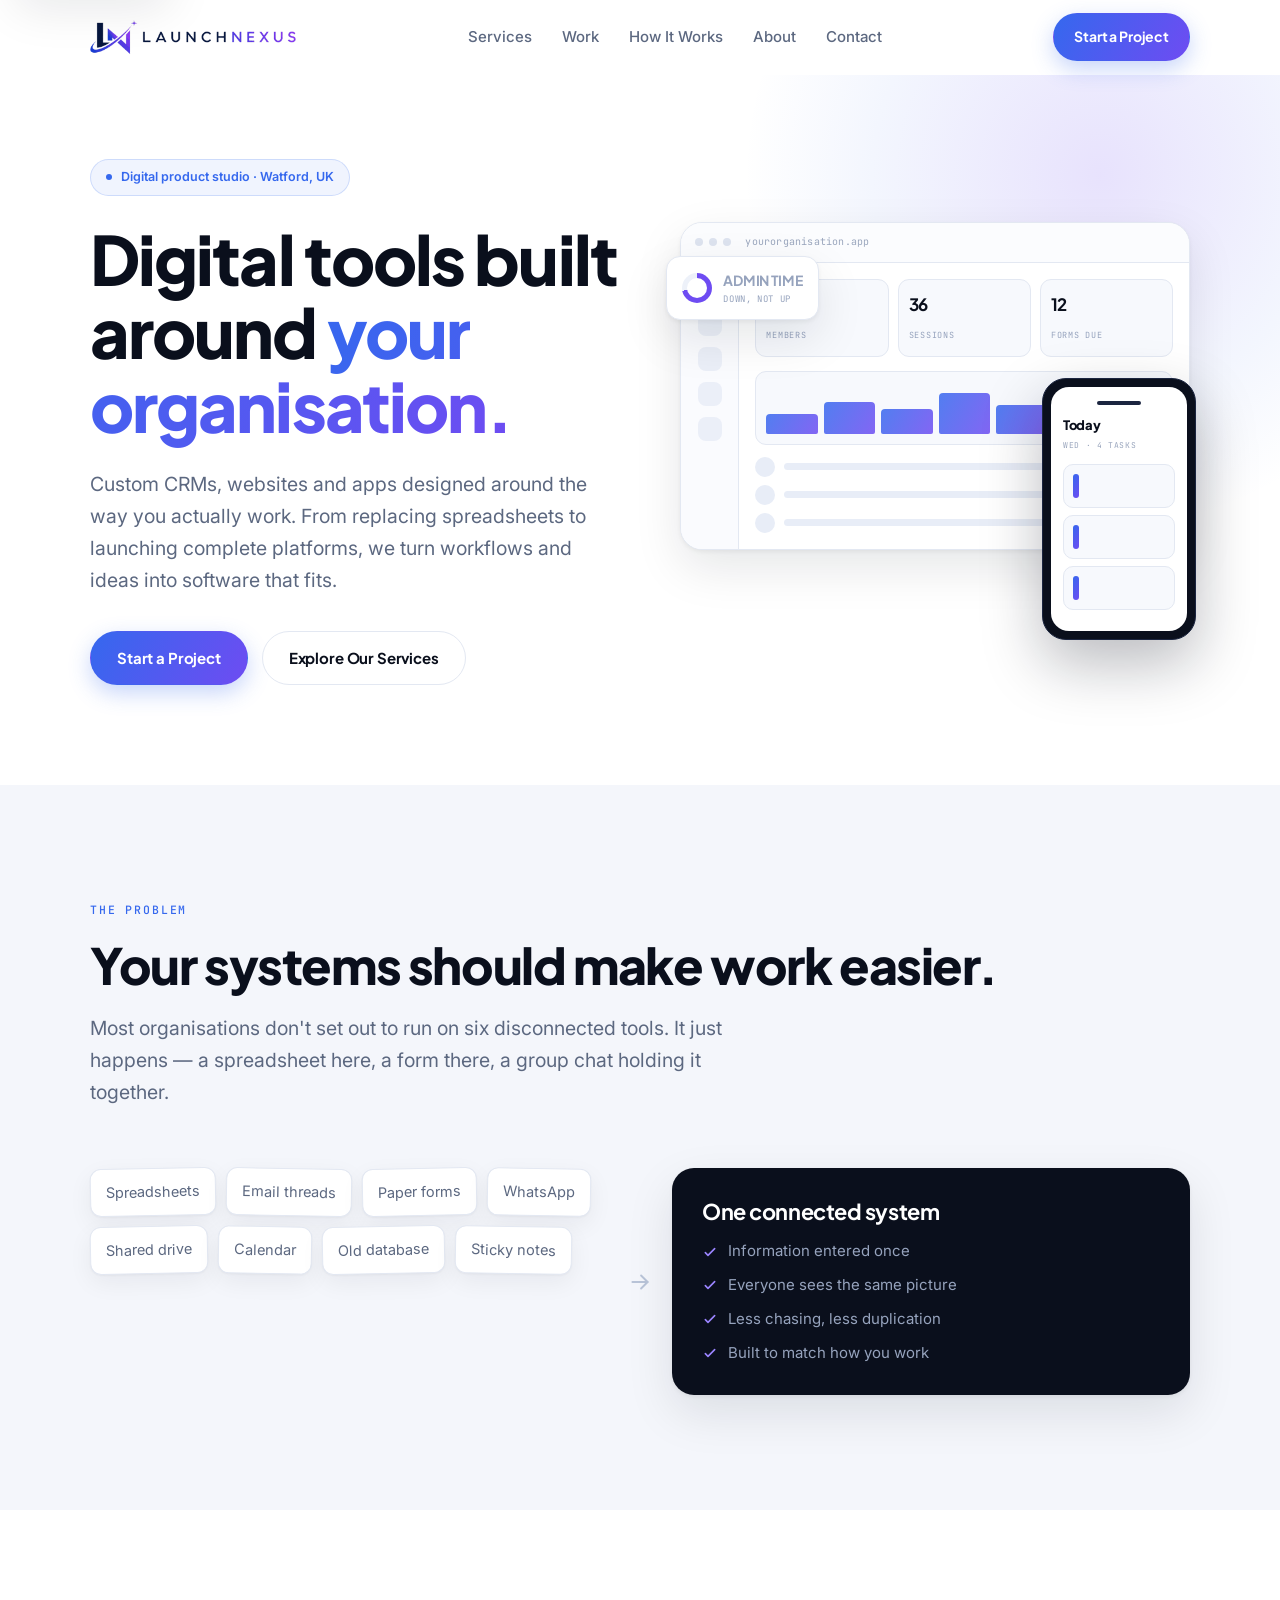
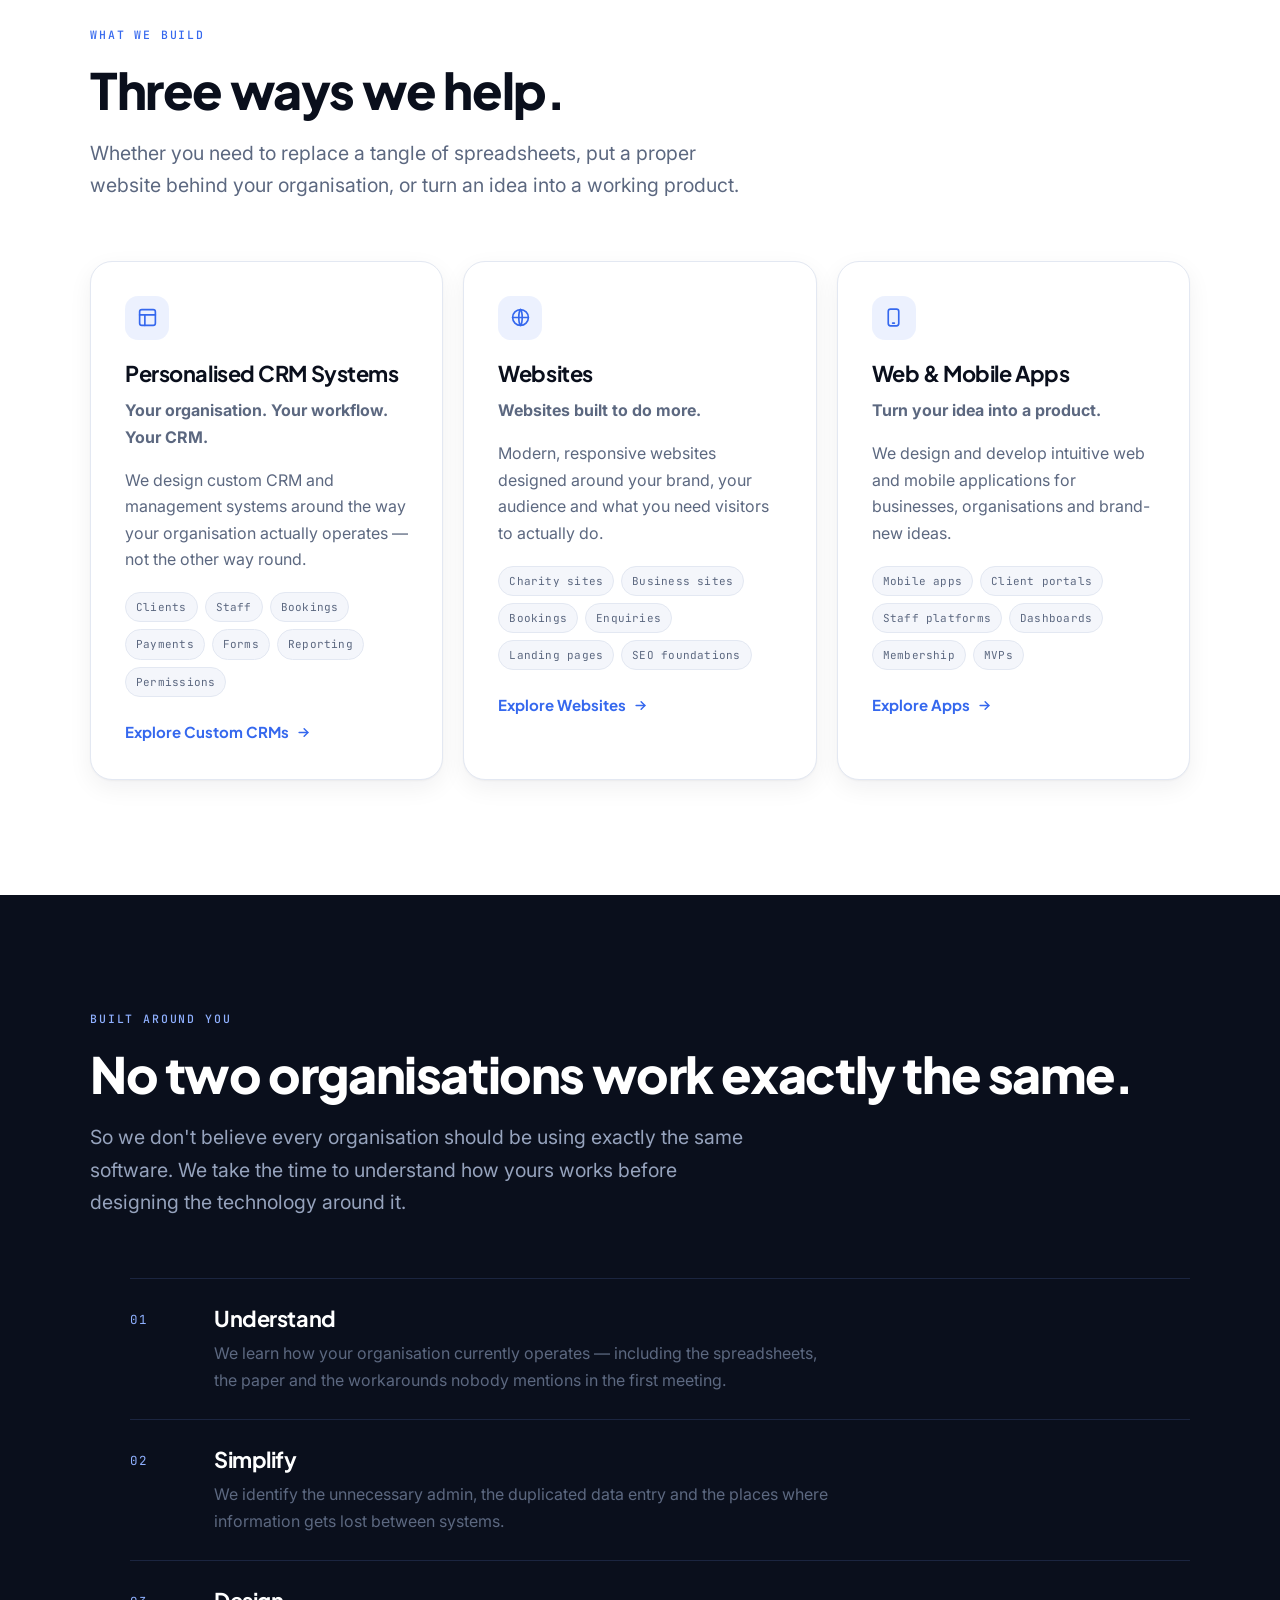
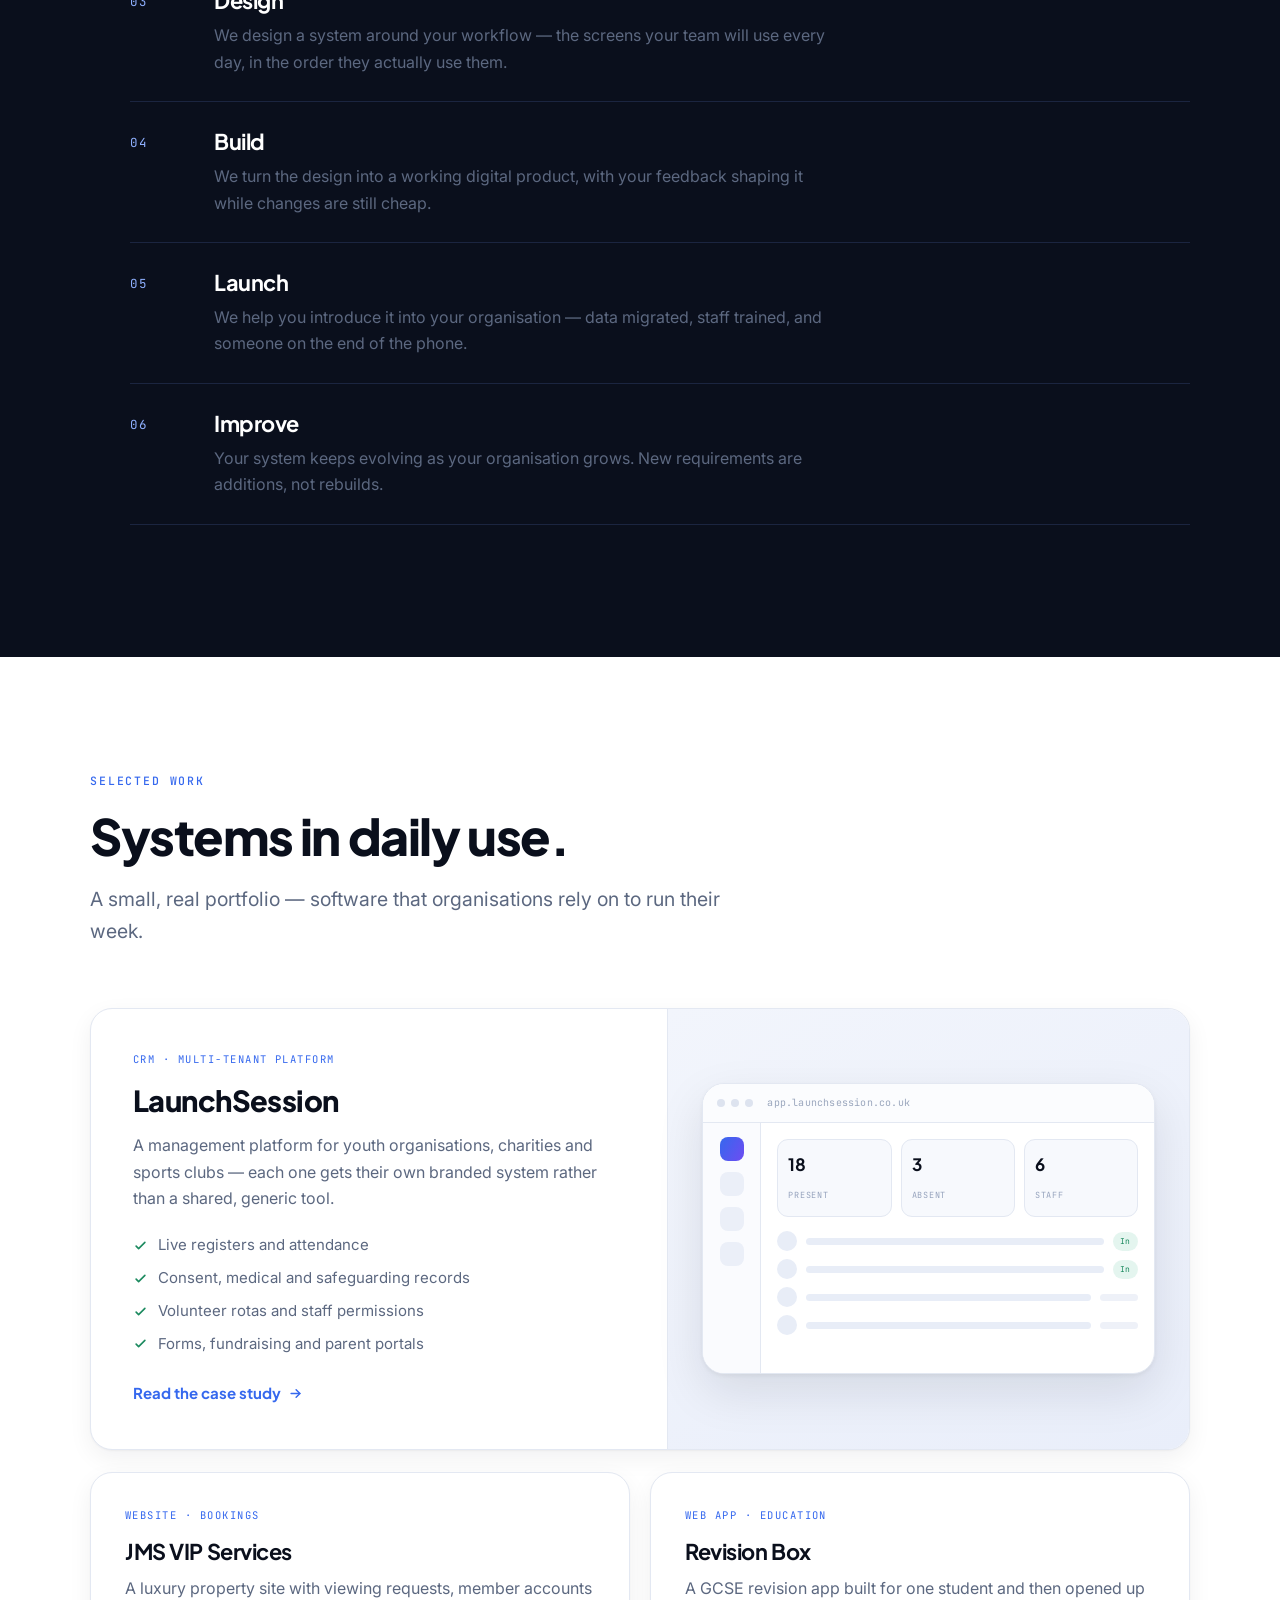
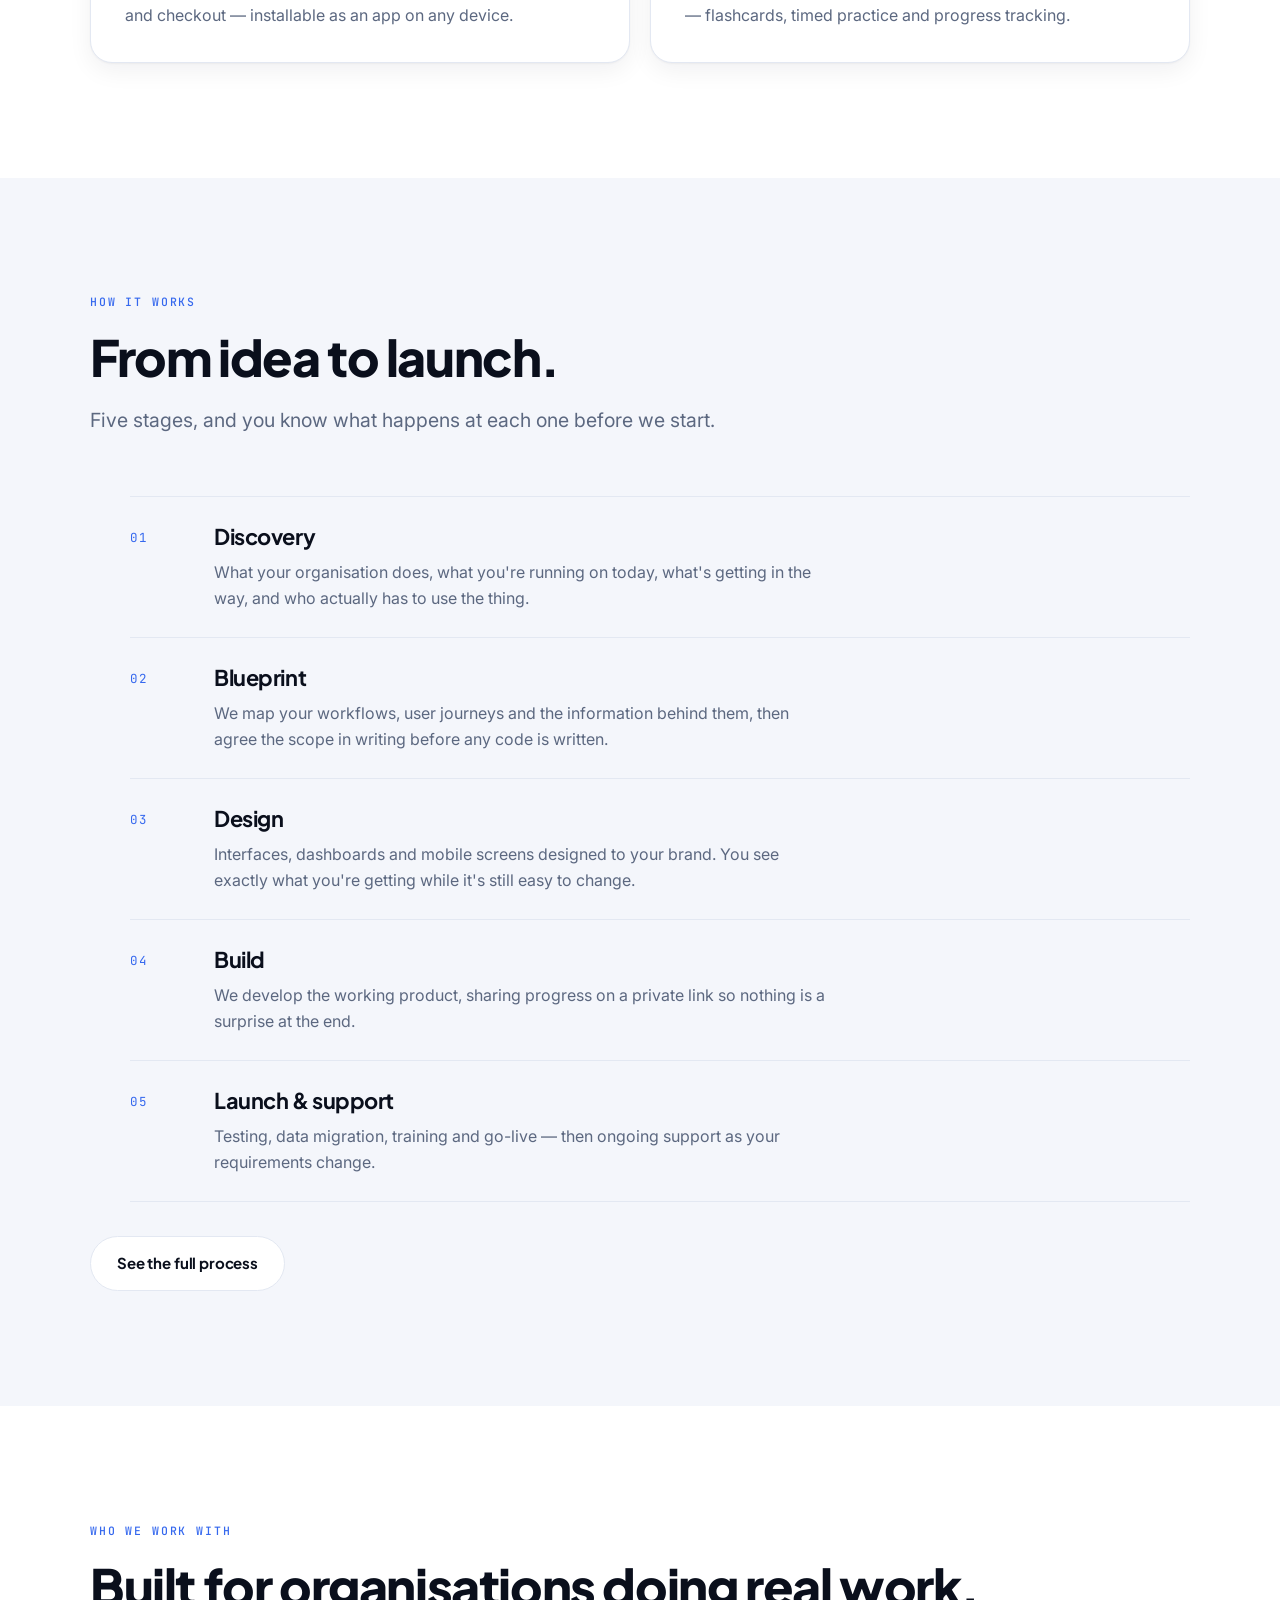
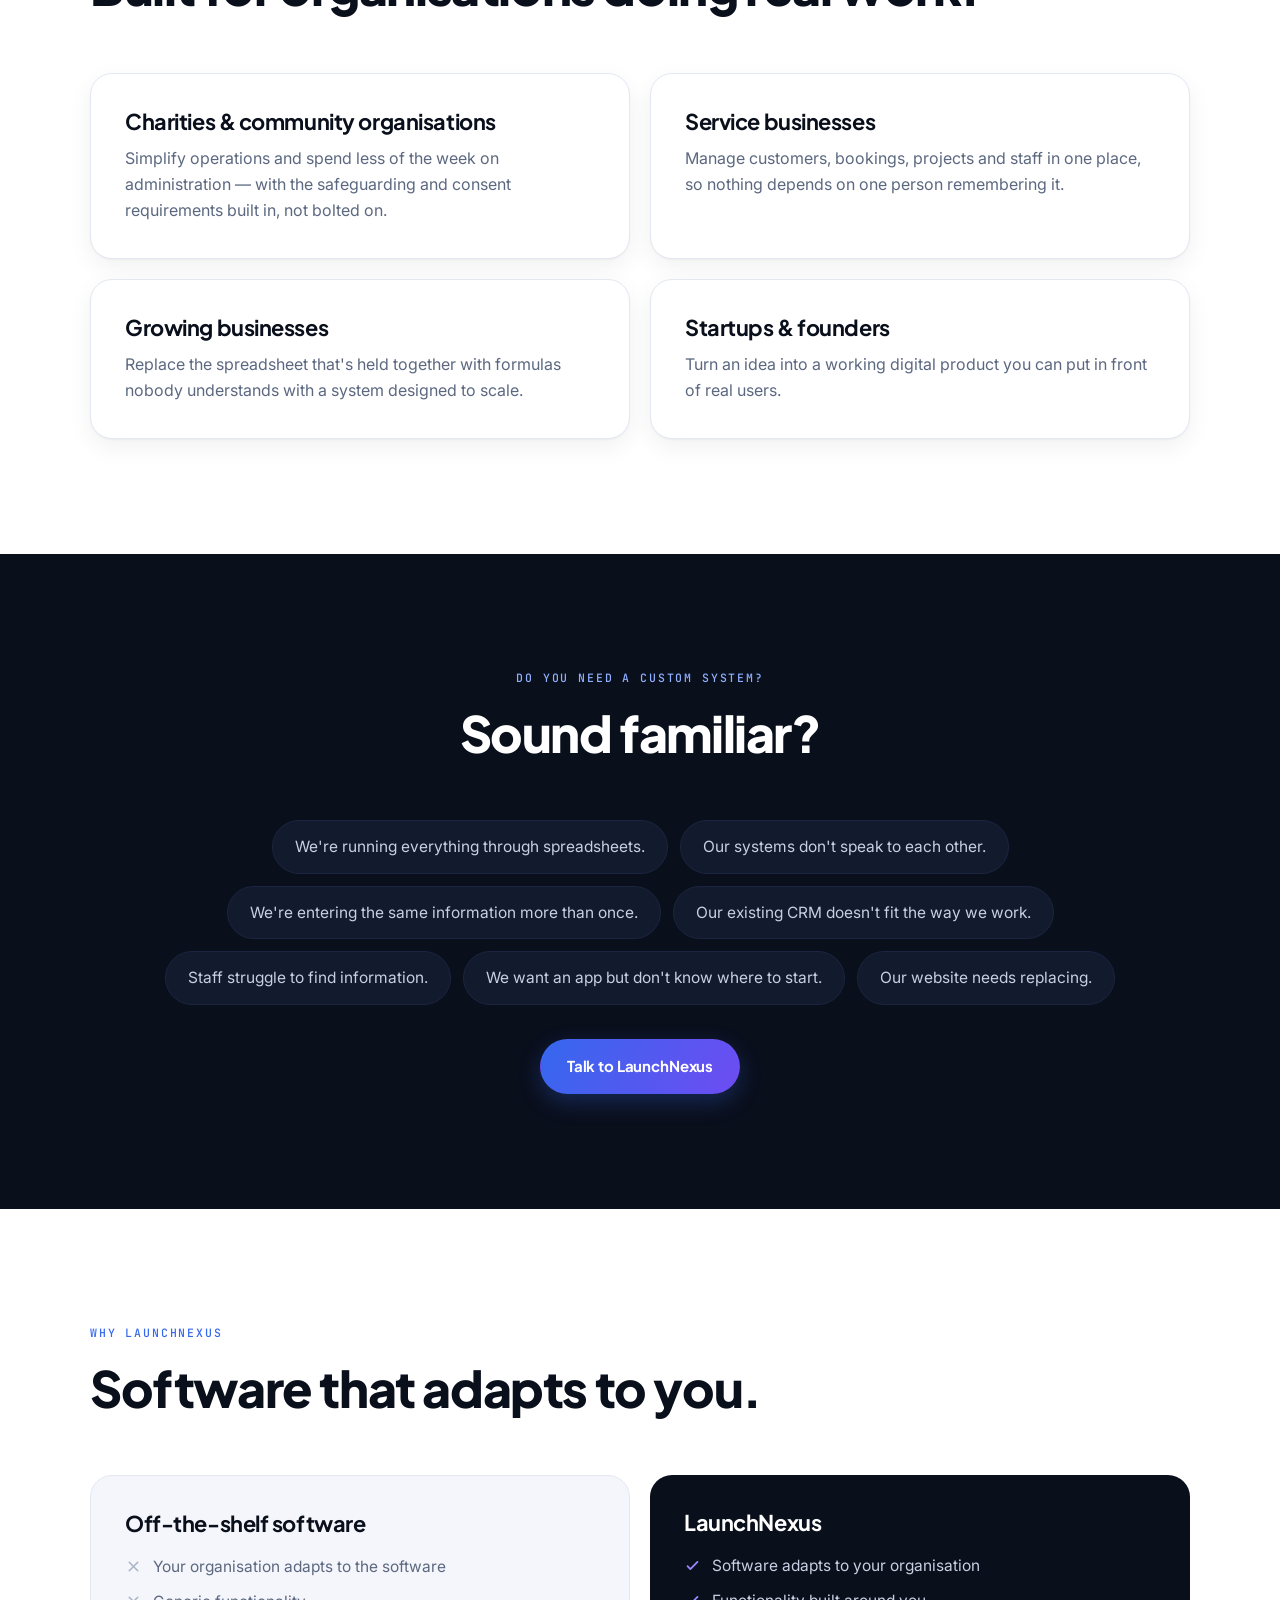
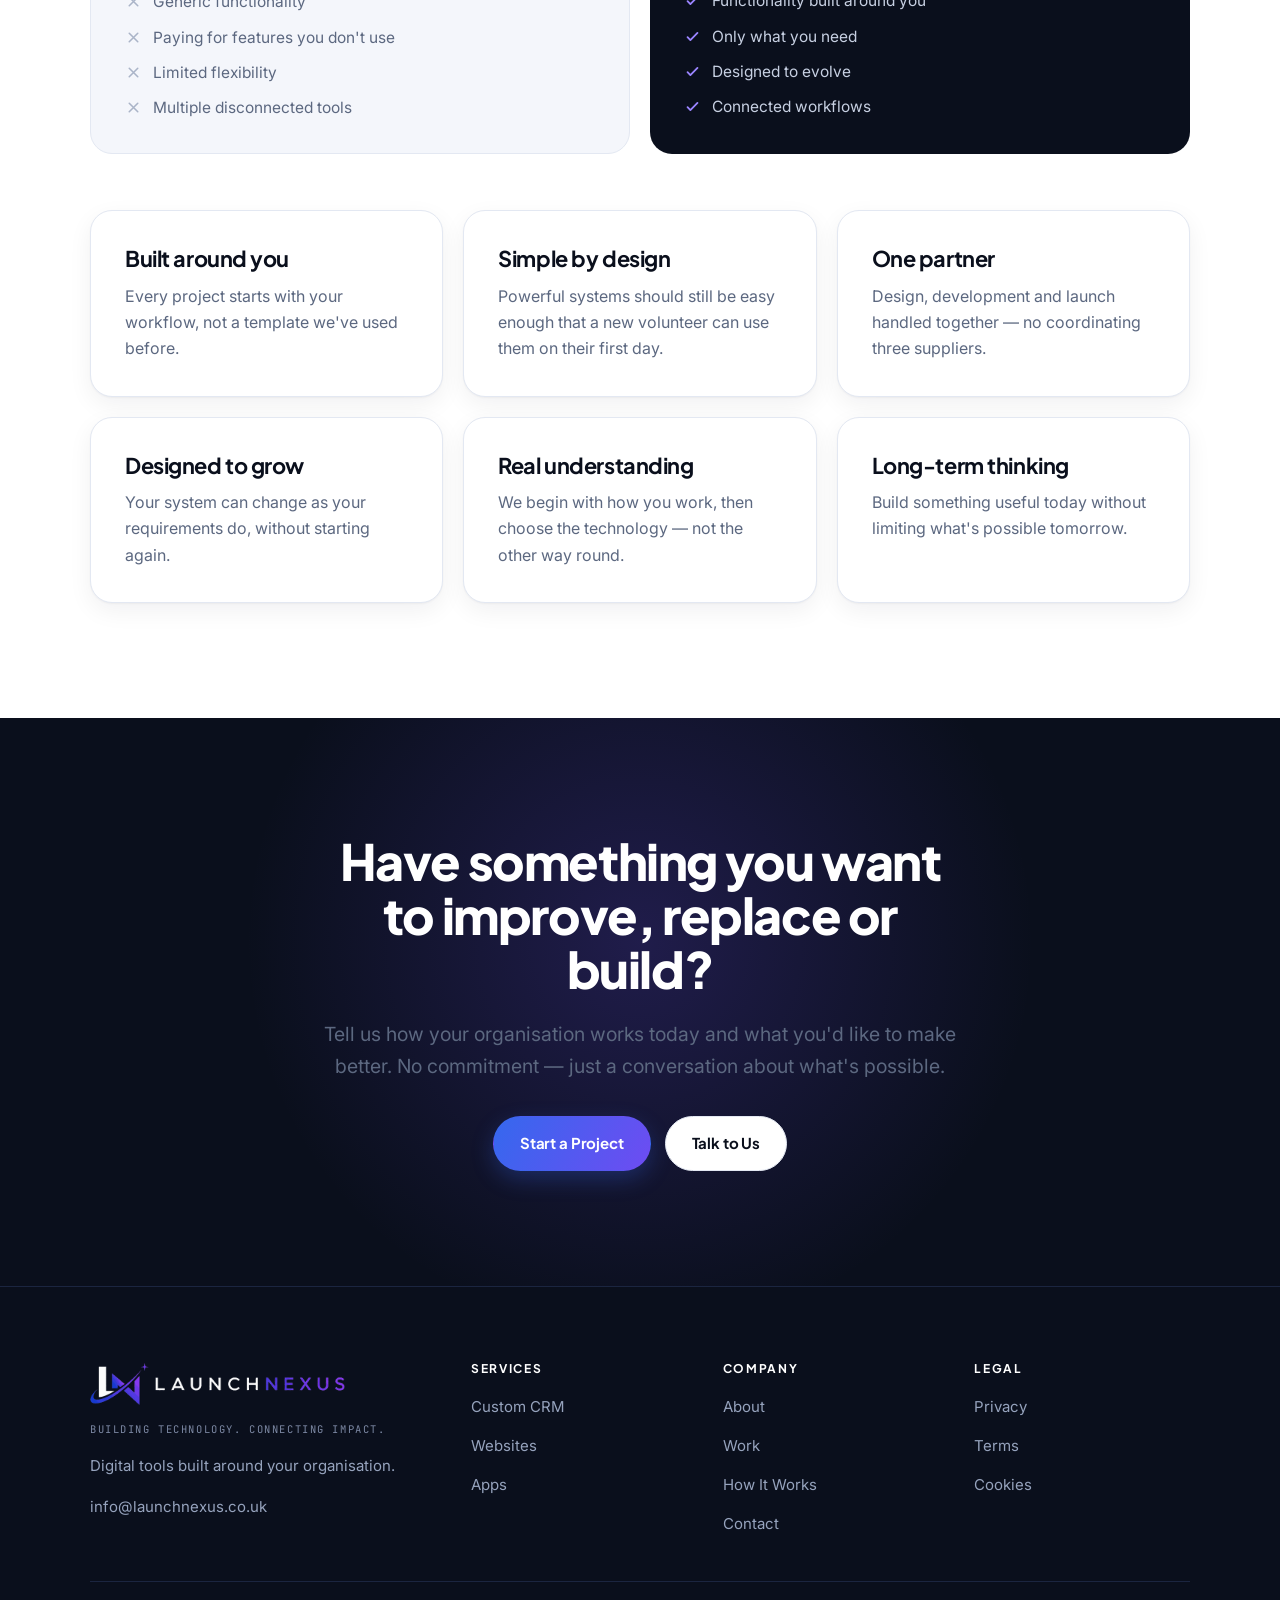
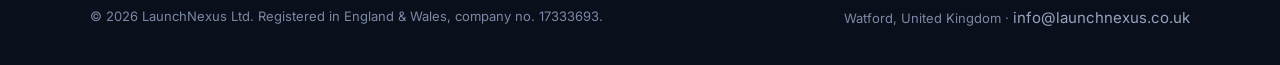
==== commit 9a33f353: "fix: address review findings on enquiry endpoint, drawer and forms Security - enquiries.sql: drop th" ====
--- a/index.html
+++ b/index.html
@@ -27,6 +27,8 @@
 </head>
 <body>
 
+<a class="skip-link" href="#main">Skip to content</a>
+
 <header class="site-header">
   <div class="wrap nav">
     <a class="brand" href="index.html"><img src="assets/logo-lockup.png" alt="LaunchNexus" width="376" height="112"></a>
@@ -44,16 +46,16 @@
   </div>
 </header>
 
-<div class="drawer" id="drawer">
+<nav class="drawer" id="drawer" aria-label="Mobile">
   <a href="services.html">Services</a>
   <a href="work.html">Work</a>
   <a href="how-it-works.html">How It Works</a>
   <a href="about.html">About</a>
   <a href="contact.html">Contact</a>
   <a class="btn btn--primary" href="contact.html">Start a Project</a>
-</div>
-
-<main>
+</nav>
+
+<main id="main">
 
 <!-- ============ HERO ============ -->
 <section class="hero">
--- a/assets/site.css
+++ b/assets/site.css
@@ -29,6 +29,7 @@
   --pad:clamp(20px,5vw,40px);
   --sec:clamp(64px,9vw,124px);
   --max:1180px;
+  --header-h:74px;
 
   /* Type */
   --f-display:"Plus Jakarta Sans",system-ui,-apple-system,sans-serif;
@@ -97,10 +98,18 @@
 .link-arrow svg{transition:transform .2s ease}
 .link-arrow:hover svg{transform:translateX(4px)}
 
+/* ---------- Skip link ---------- */
+.skip-link{
+  position:absolute;left:16px;top:-60px;z-index:800;background:var(--white);color:var(--text);
+  font-family:var(--f-display);font-weight:700;font-size:15px;padding:12px 20px;border-radius:0 0 var(--r-sm) var(--r-sm);
+  text-decoration:none;box-shadow:var(--sh-2);transition:top .18s ease;
+}
+.skip-link:focus{top:0}
+
 /* ---------- Header ---------- */
-.site-header{position:sticky;top:0;z-index:600;background:rgba(255,255,255,.86);backdrop-filter:blur(16px);border-bottom:1px solid transparent;transition:border-color .3s,box-shadow .3s}
+.site-header{position:sticky;top:0;z-index:600;background:rgba(255,255,255,.92);-webkit-backdrop-filter:blur(16px);backdrop-filter:blur(16px);border-bottom:1px solid transparent;transition:border-color .3s,box-shadow .3s}
 .site-header.is-stuck{border-bottom-color:var(--line);box-shadow:0 4px 20px rgba(10,15,28,.05)}
-.nav{display:flex;align-items:center;justify-content:space-between;gap:20px;height:74px}
+.nav{display:flex;align-items:center;justify-content:space-between;gap:20px;height:var(--header-h)}
 .brand{display:inline-flex;align-items:center;text-decoration:none}
 .brand img{height:34px;width:auto;display:block}
 @media(max-width:480px){.brand img{height:29px}}
@@ -119,8 +128,8 @@
 
 /* Mobile drawer */
 .drawer{
-  position:fixed;inset:74px 0 0;background:var(--white);z-index:590;
-  padding:28px var(--pad) 40px;display:flex;flex-direction:column;gap:6px;
+  position:fixed;inset:var(--header-h) 0 0;background:var(--white);z-index:590;
+  padding:28px var(--pad) calc(40px + env(safe-area-inset-bottom));display:flex;flex-direction:column;gap:6px;
   transform:translateY(-8px);opacity:0;visibility:hidden;transition:opacity .25s ease,transform .25s ease,visibility .25s;
   overflow-y:auto;
 }
@@ -145,6 +154,7 @@
 .section--ink .icon{background:rgba(110,76,242,.16);color:#A78BFF}
 .icon svg{width:21px;height:21px}
 .card p{color:var(--muted);font-size:16px;margin-top:10px}
+.section--ink .card p,.section--ink .card .lede{color:var(--muted-dark)}
 .taglist{display:flex;flex-wrap:wrap;gap:7px;margin-top:20px}
 .tag{font-family:var(--f-mono);font-size:11px;letter-spacing:.02em;color:var(--muted);background:var(--mist);border:1px solid var(--line);padding:5px 10px;border-radius:99px}
 .section--ink .tag{background:rgba(255,255,255,.05);border-color:var(--ink-3);color:var(--muted-dark)}
@@ -394,6 +404,7 @@
 .form-note{font-size:14px;color:var(--muted);margin-top:18px}
 .form-status{margin-top:18px;font-size:15px;padding:14px 16px;border-radius:var(--r-sm);display:none}
 .form-status.is-error{display:block;background:#FDF0EF;border:1px solid #F3CFCB;color:#9B2C22}
+.form-status.is-error a{color:#9B2C22;font-weight:600}
 .form-status.is-busy{display:block;background:var(--mist);border:1px solid var(--line);color:var(--muted)}
 
 /* Confirmation */
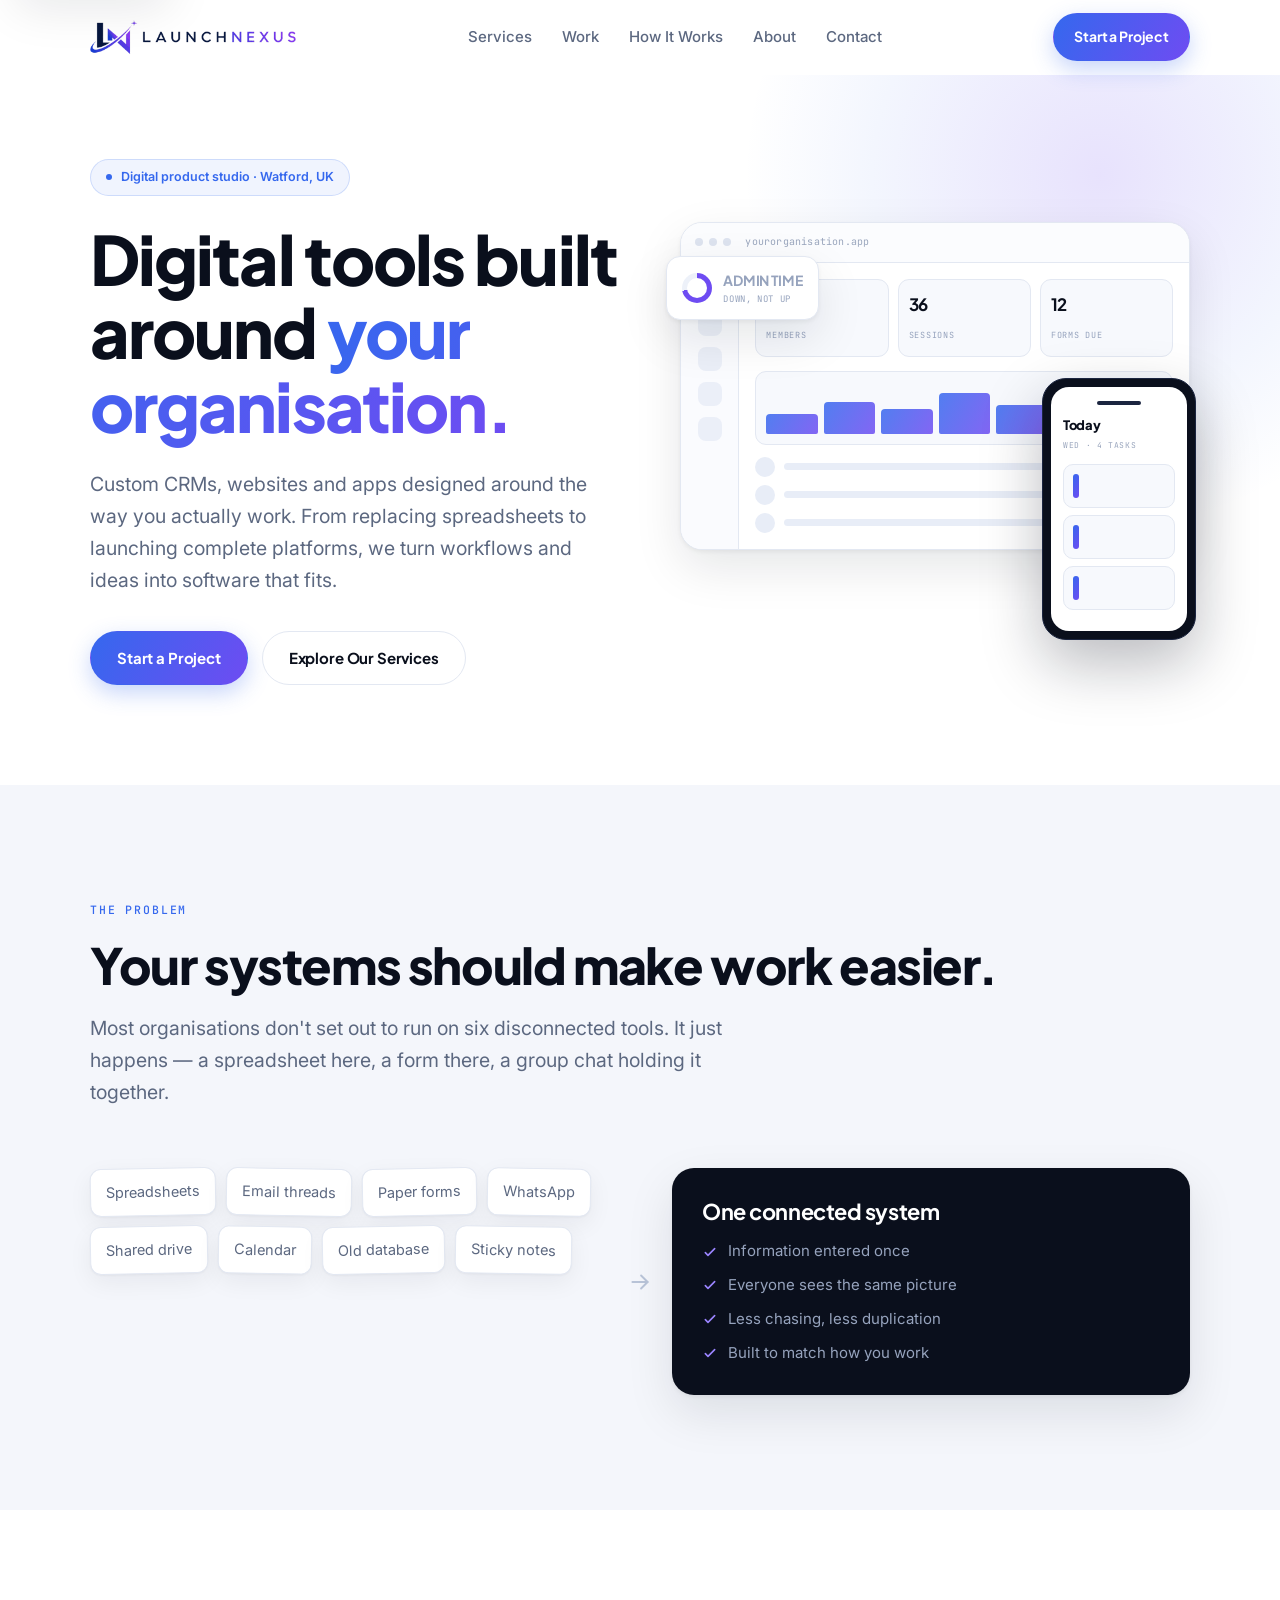
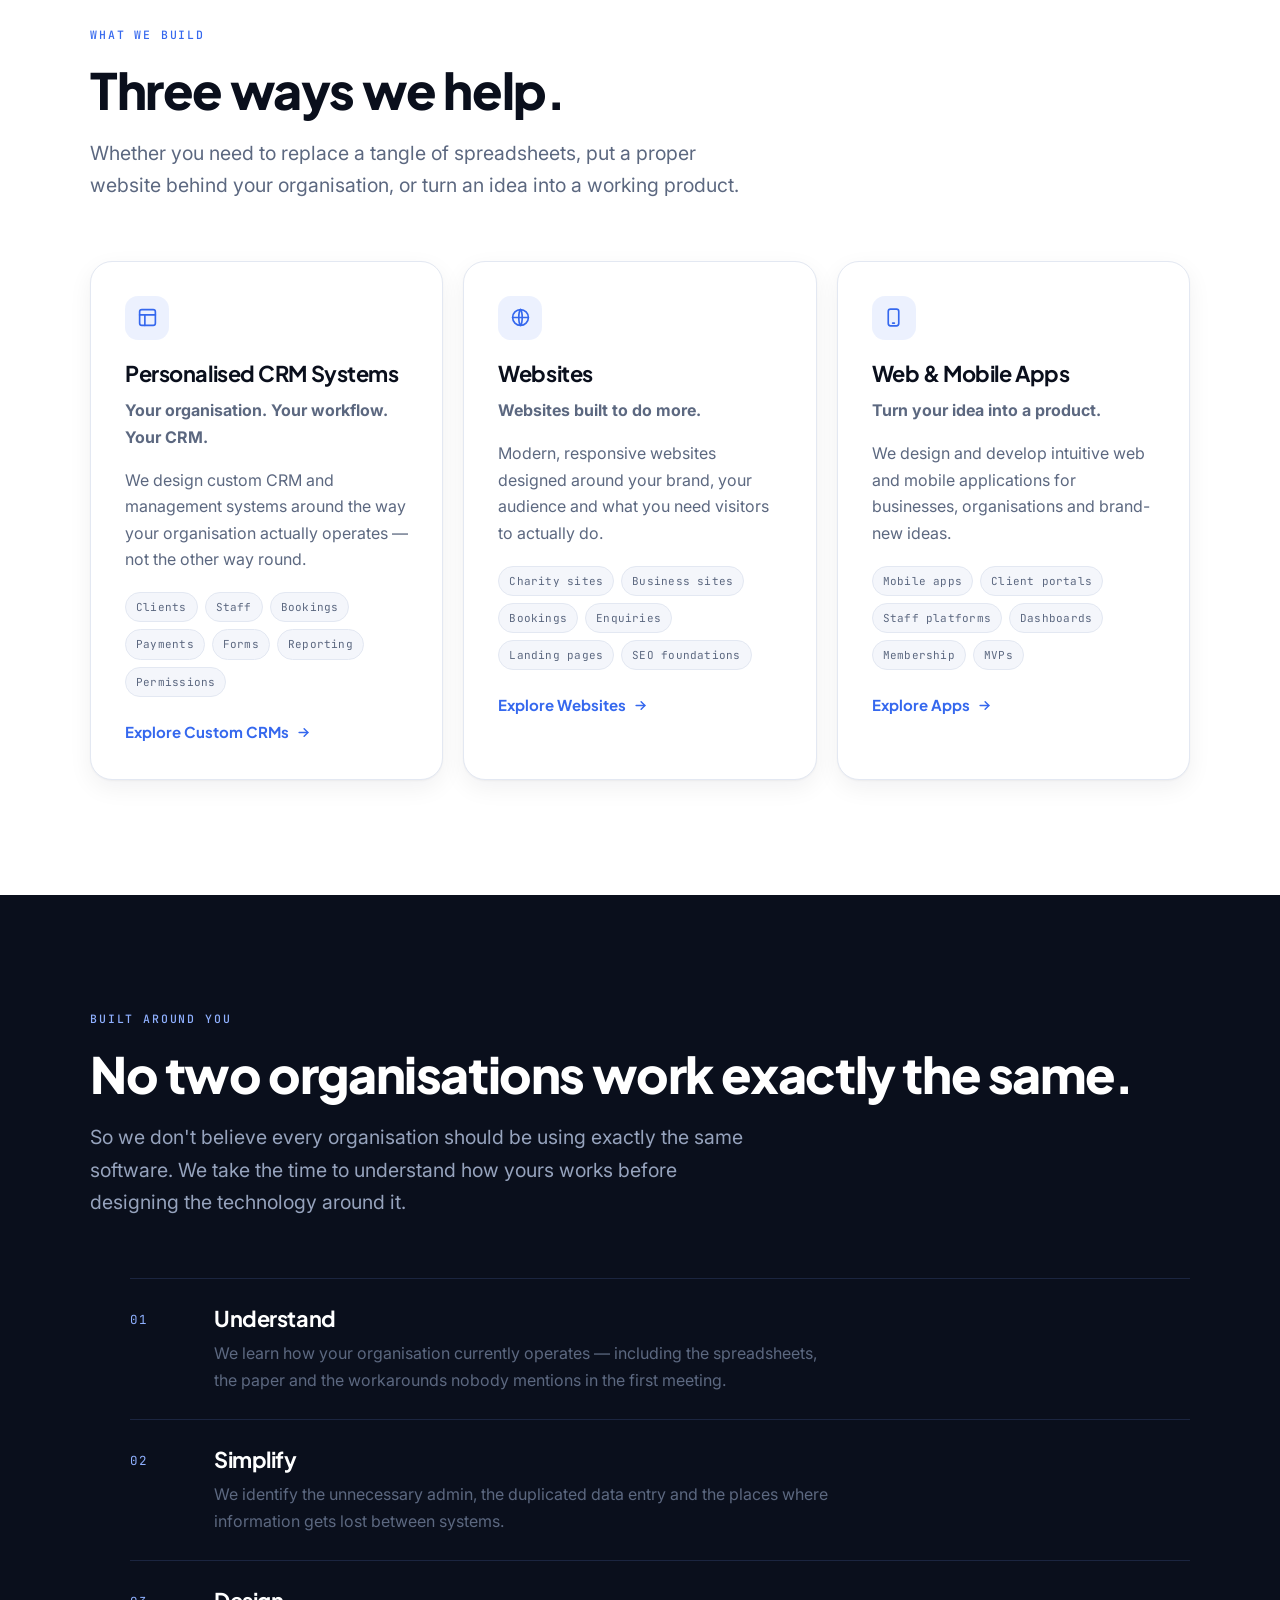
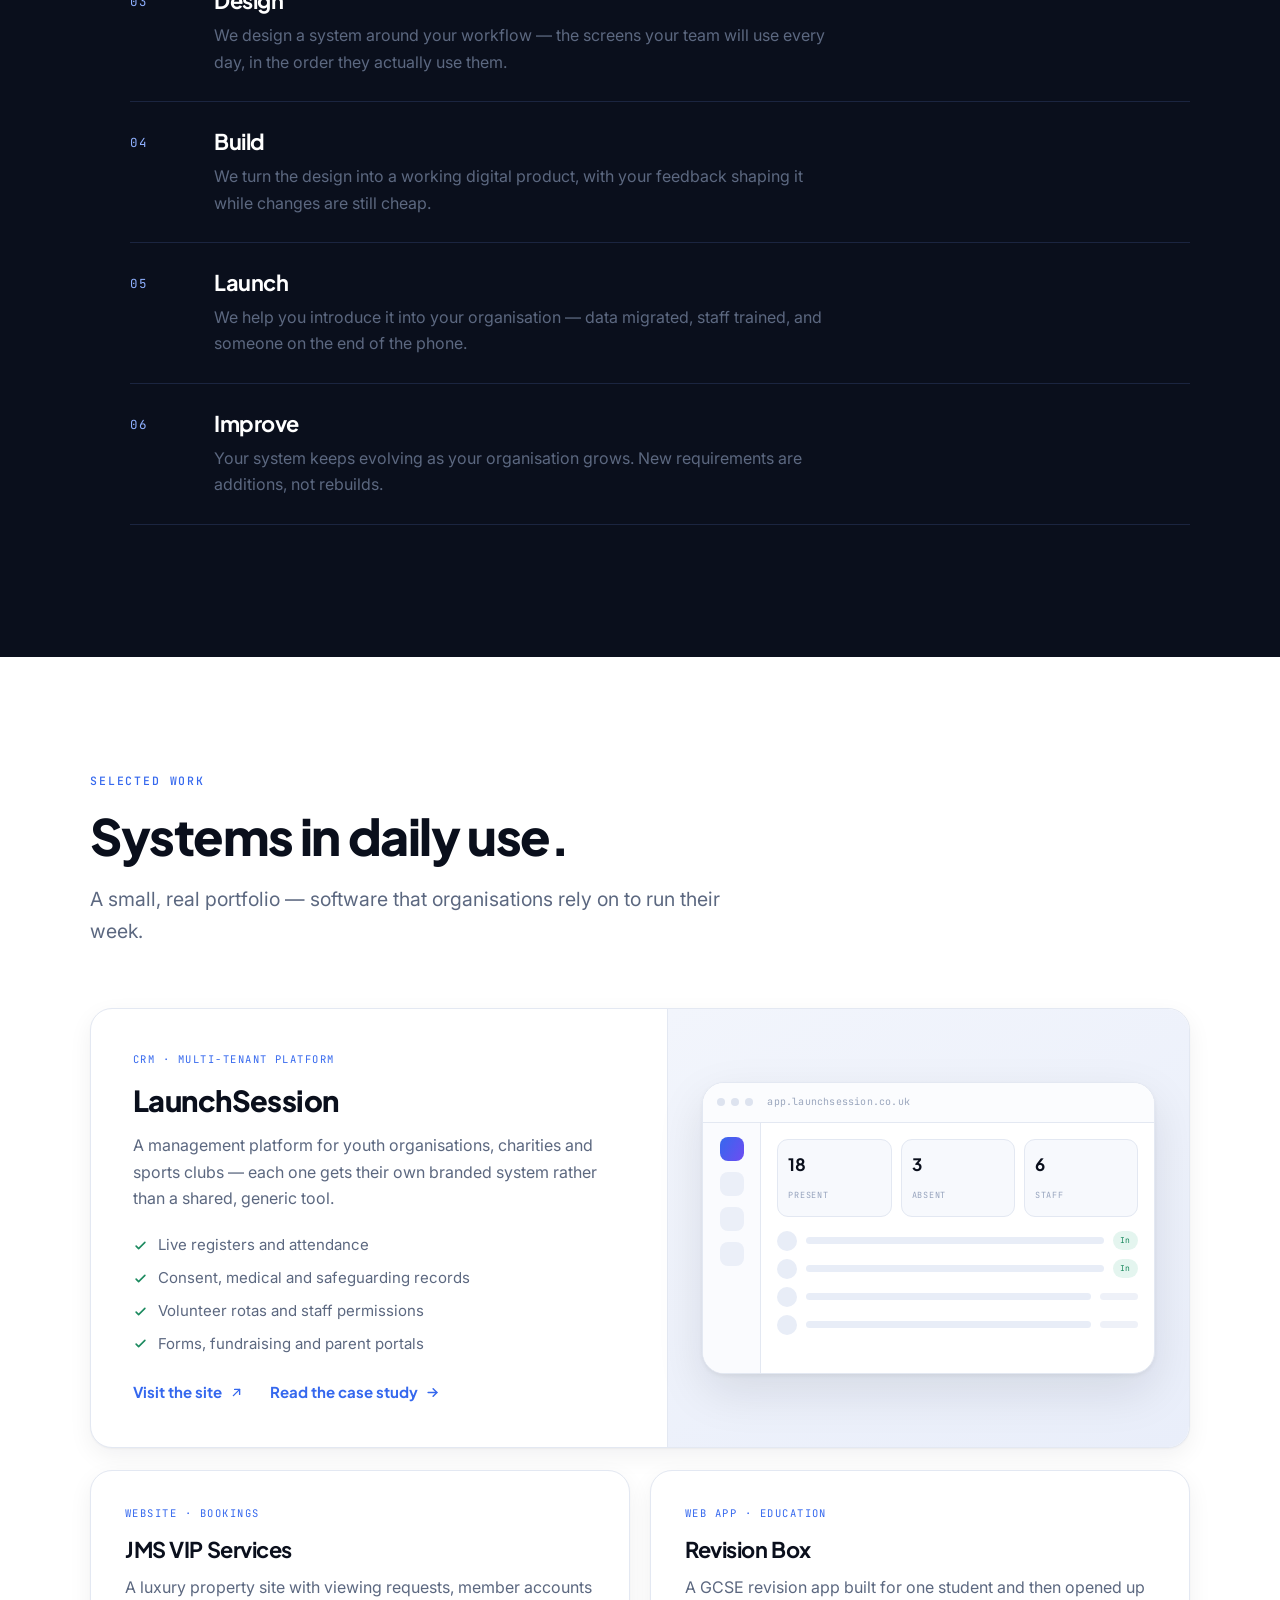
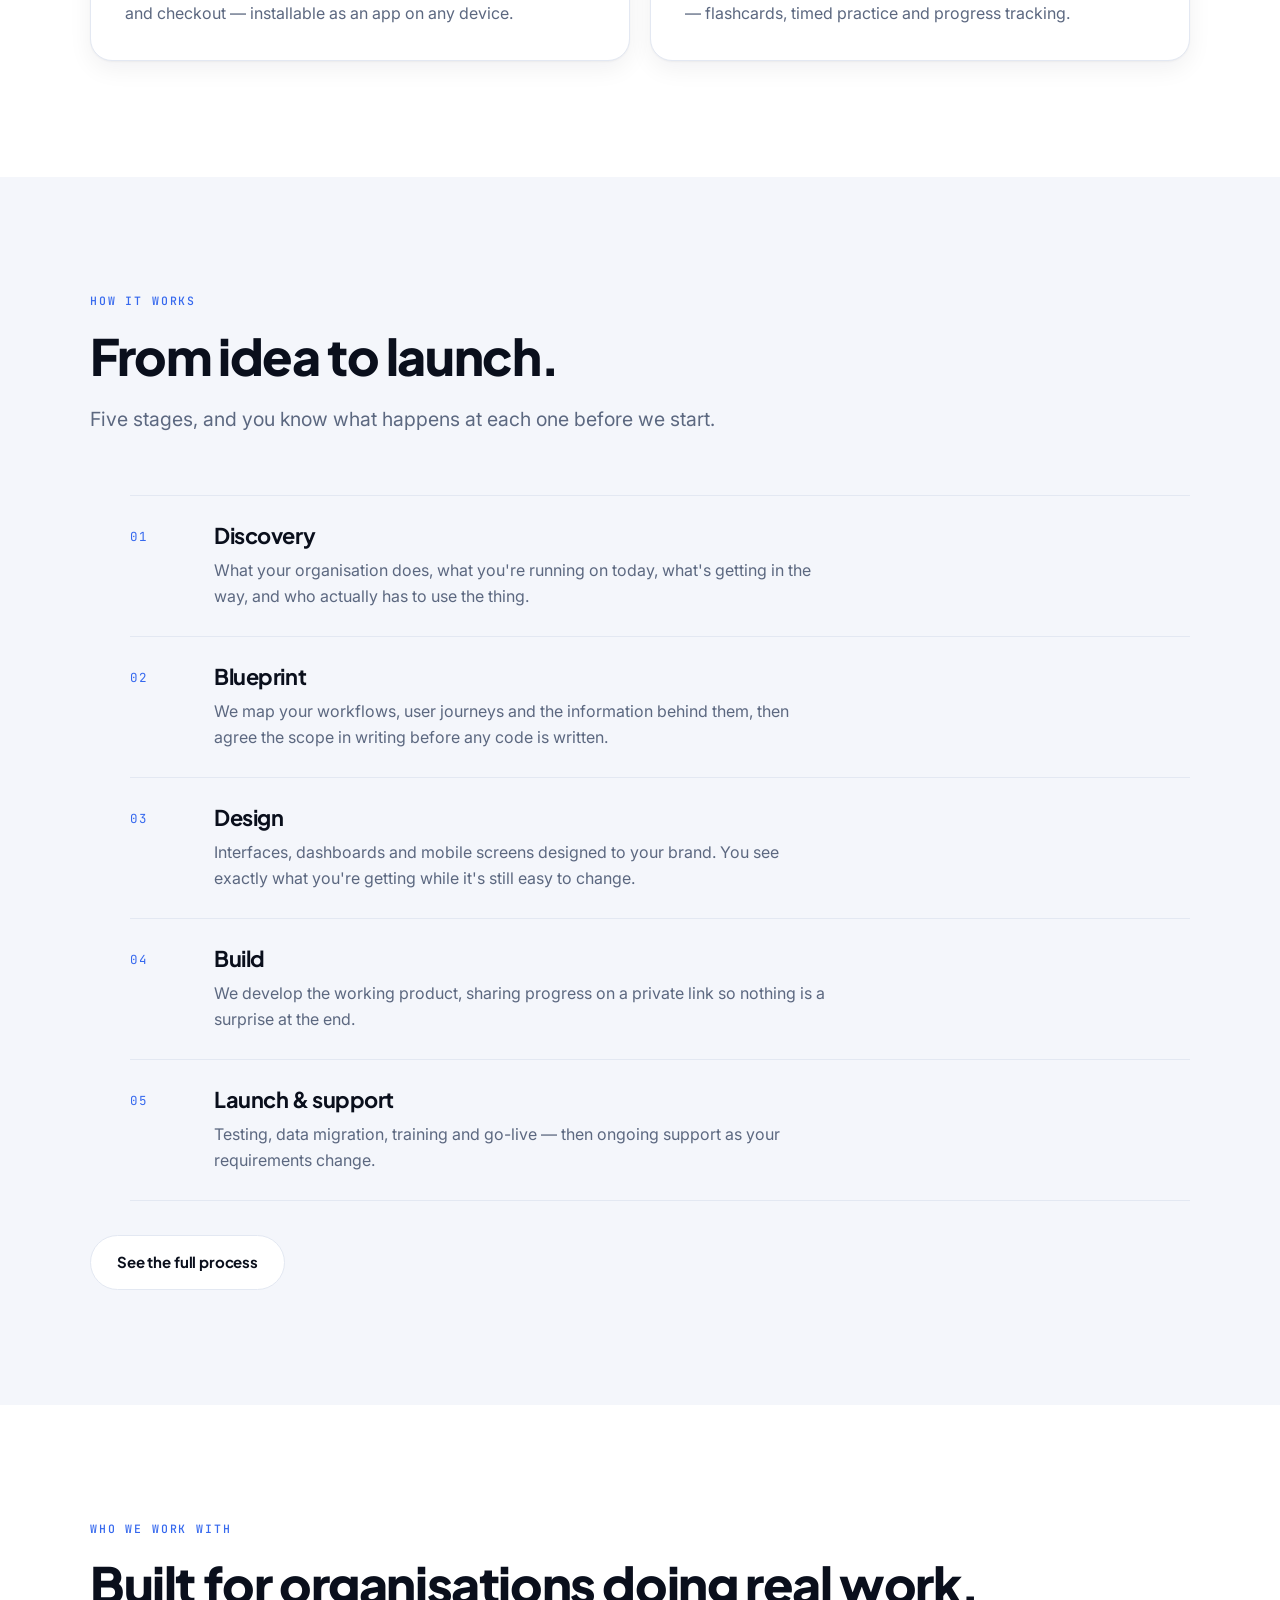
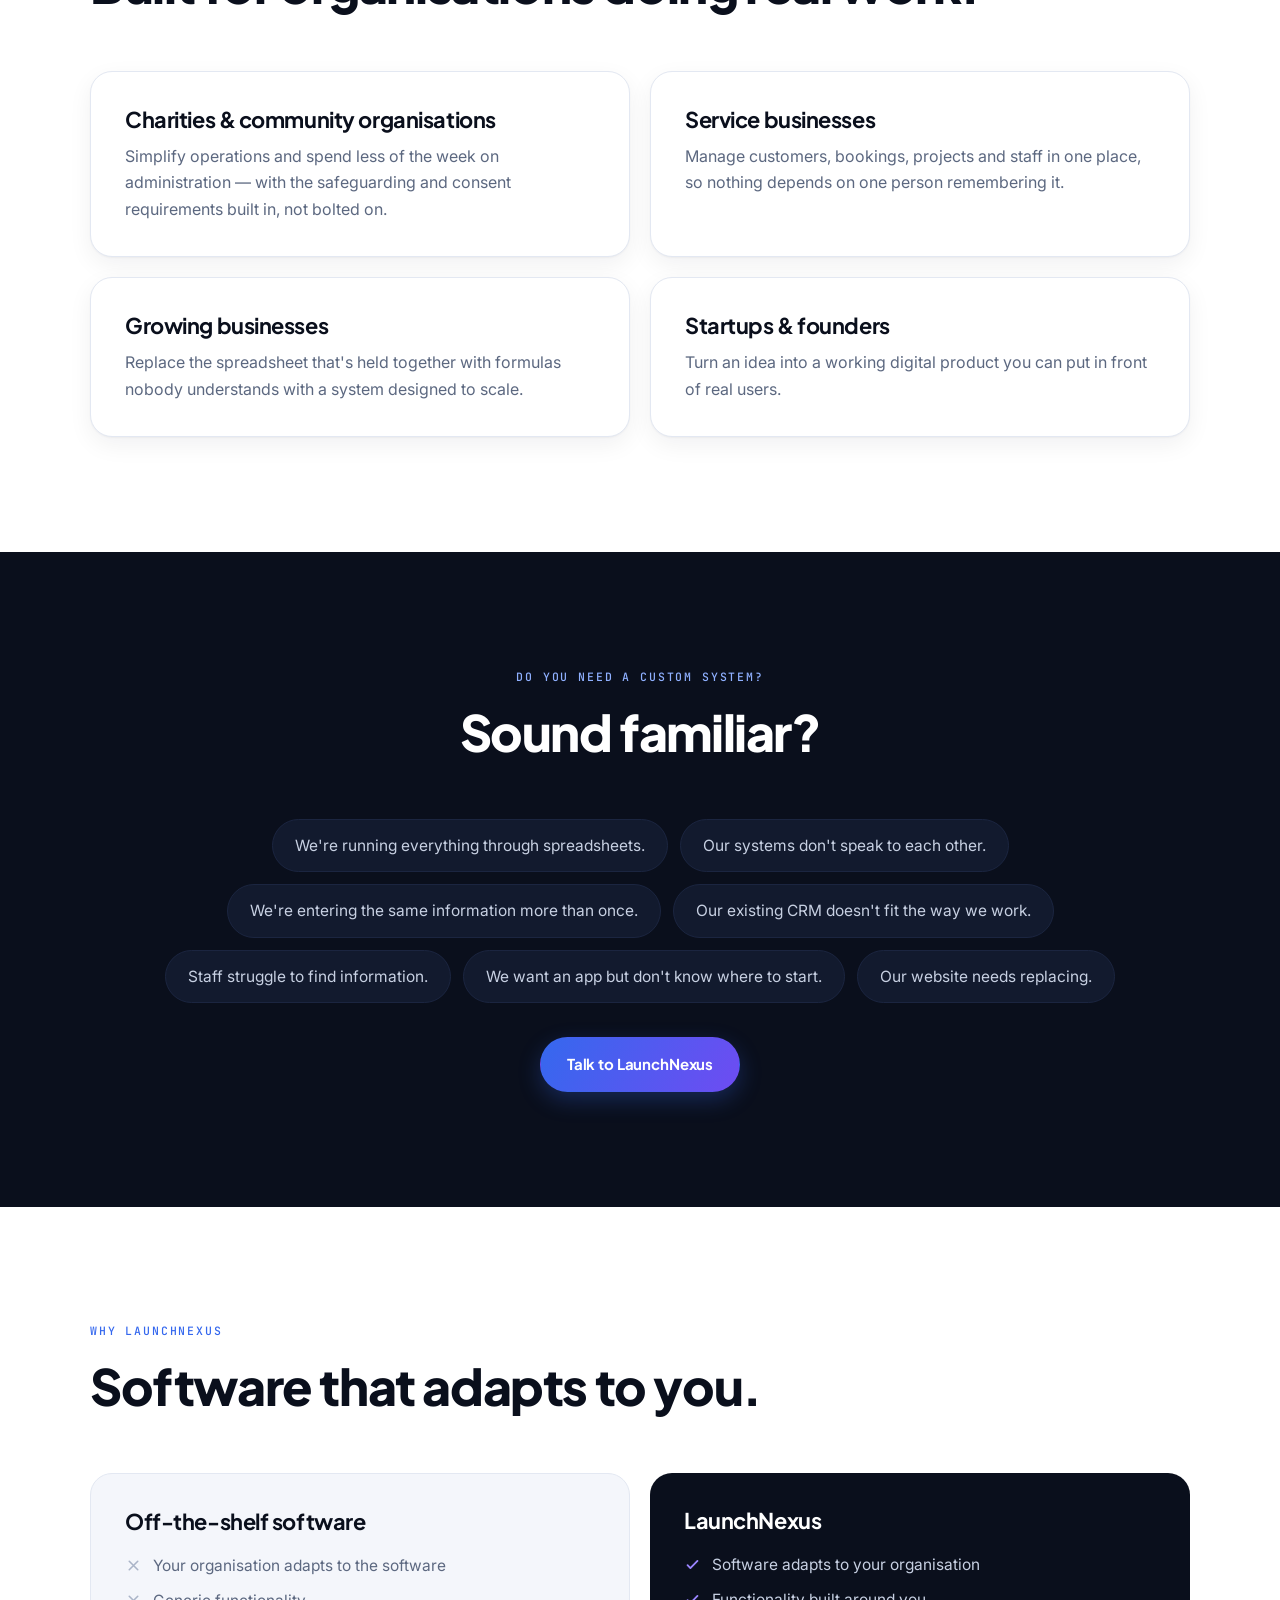
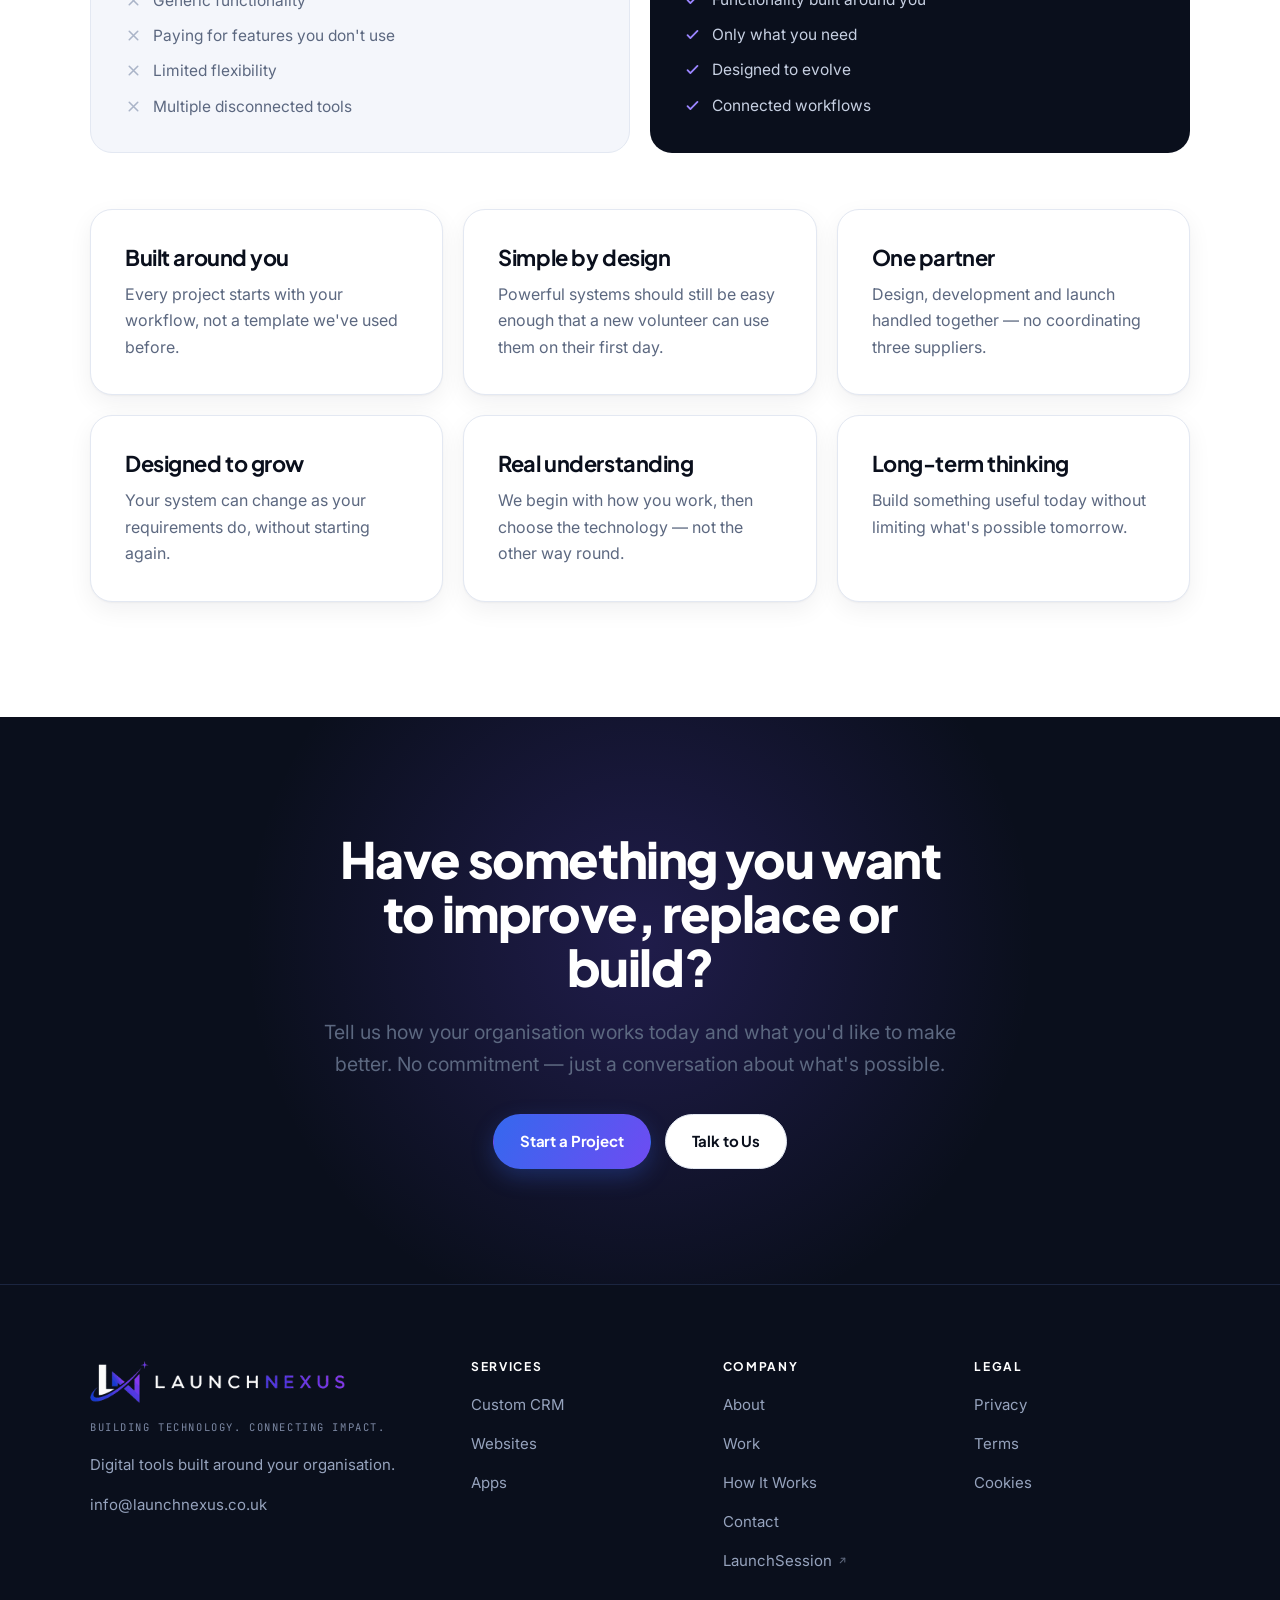
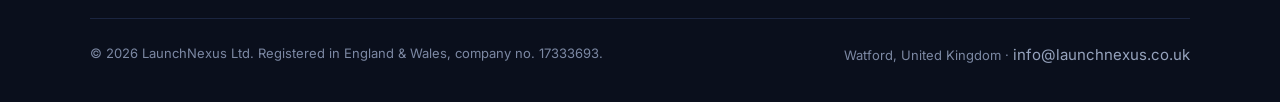
==== commit f6bddf33: "feat: link out to launchsession.co.uk Four placements, each where a visitor is already interested ra" ====
--- a/index.html
+++ b/index.html
@@ -20,7 +20,7 @@
 <link rel="preconnect" href="https://fonts.googleapis.com">
 <link rel="preconnect" href="https://fonts.gstatic.com" crossorigin>
 <link href="https://fonts.googleapis.com/css2?family=Plus+Jakarta+Sans:wght@700;800&family=Inter:wght@400;500;600&family=JetBrains+Mono:wght@400;500&display=swap" rel="stylesheet">
-<link rel="stylesheet" href="assets/site.css">
+<link rel="stylesheet" href="assets/site.css?v=23ae0e9b14">
 <script type="application/ld+json">
 {"@context":"https://schema.org","@type":"ProfessionalService","name":"LaunchNexus","legalName":"LaunchNexus Ltd","url":"https://launchnexus.co.uk/","email":"info@launchnexus.co.uk","description":"Digital product studio building personalised CRM systems, websites and apps for organisations and businesses.","areaServed":"GB","address":{"@type":"PostalAddress","addressLocality":"Watford","addressCountry":"GB"},"areaServed":"GB"}
 </script>
@@ -244,7 +244,7 @@
             <li><svg viewBox="0 0 24 24" fill="none" stroke="currentColor" stroke-width="2.6" stroke-linecap="round" stroke-linejoin="round"><path d="m5 13 4 4L19 7"/></svg> Volunteer rotas and staff permissions</li>
             <li><svg viewBox="0 0 24 24" fill="none" stroke="currentColor" stroke-width="2.6" stroke-linecap="round" stroke-linejoin="round"><path d="m5 13 4 4L19 7"/></svg> Forms, fundraising and parent portals</li>
           </ul>
-          <p style="margin-top:24px"><a class="link-arrow" href="work.html">Read the case study <svg width="15" height="15" viewBox="0 0 24 24" fill="none" stroke="currentColor" stroke-width="2.4" stroke-linecap="round" stroke-linejoin="round"><path d="M5 12h14"/><path d="m13 6 6 6-6 6"/></svg></a></p>
+          <p style="margin-top:24px;display:flex;flex-wrap:wrap;gap:10px 26px"><a class="link-arrow is-ext" href="https://launchsession.co.uk" target="_blank" rel="noopener">Visit the site <svg width="15" height="15" viewBox="0 0 24 24" fill="none" stroke="currentColor" stroke-width="2.2" stroke-linecap="round" stroke-linejoin="round" aria-hidden="true"><path d="M7 17 17 7"/><path d="M9 7h8v8"/></svg><span class="sr-only"> (opens in a new tab)</span></a><a class="link-arrow" href="work.html">Read the case study <svg width="15" height="15" viewBox="0 0 24 24" fill="none" stroke="currentColor" stroke-width="2.4" stroke-linecap="round" stroke-linejoin="round"><path d="M5 12h14"/><path d="m13 6 6 6-6 6"/></svg></a></p>
         </div>
         <div class="work-visual" aria-hidden="true">
           <div class="mock" style="width:100%">
@@ -424,6 +424,7 @@
           <li><a href="work.html">Work</a></li>
           <li><a href="how-it-works.html">How It Works</a></li>
           <li><a href="contact.html">Contact</a></li>
+          <li><a href="https://launchsession.co.uk" target="_blank" rel="noopener">LaunchSession<svg class="ext" width="11" height="11" viewBox="0 0 24 24" fill="none" stroke="currentColor" stroke-width="2.2" stroke-linecap="round" stroke-linejoin="round" aria-hidden="true"><path d="M7 17 17 7"/><path d="M9 7h8v8"/></svg><span class="sr-only"> (opens in a new tab)</span></a></li>
         </ul>
       </div>
       <div>
@@ -442,6 +443,6 @@
   </div>
 </footer>
 
-<script src="assets/site.js" defer></script>
+<script src="assets/site.js?v=23ae0e9b14" defer></script>
 </body>
 </html>
--- a/assets/site.css
+++ b/assets/site.css
@@ -96,6 +96,7 @@
   text-decoration:none;display:inline-flex;align-items:center;gap:7px;
 }
 .link-arrow svg{transition:transform .2s ease}
+.link-arrow.is-ext:hover svg{transform:translate(2px,-2px)}
 .link-arrow:hover svg{transform:translateX(4px)}
 
 /* ---------- Skip link ---------- */
@@ -312,6 +313,7 @@
 .site-footer ul{display:grid;gap:11px}
 .site-footer a{color:var(--muted-dark);text-decoration:none;font-size:15px;transition:color .18s}
 .site-footer a:hover{color:#fff}
+.site-footer a .ext{width:11px;height:11px;margin-left:5px;opacity:.6;vertical-align:baseline}
 .foot-note{margin-top:44px;padding-top:24px;border-top:1px solid var(--ink-3);display:flex;flex-wrap:wrap;gap:14px 30px;justify-content:space-between;font-size:13px;color:#7C88A3}
 .foot-note p{margin:0;font-size:13px}
 
@@ -425,3 +427,4 @@
 .prose td{color:var(--muted)}
 .draft-note{background:#FFF8E8;border:1px solid #F0DFB4;border-radius:var(--r);padding:18px 20px;font-size:15px;color:#6B5720;margin-bottom:32px}
 .mock-title{font-family:var(--f-display);font-size:13px;font-weight:800;letter-spacing:-.02em;margin:0 0 3px}
+.sr-only{position:absolute;width:1px;height:1px;padding:0;margin:-1px;overflow:hidden;clip:rect(0 0 0 0);white-space:nowrap;border:0}
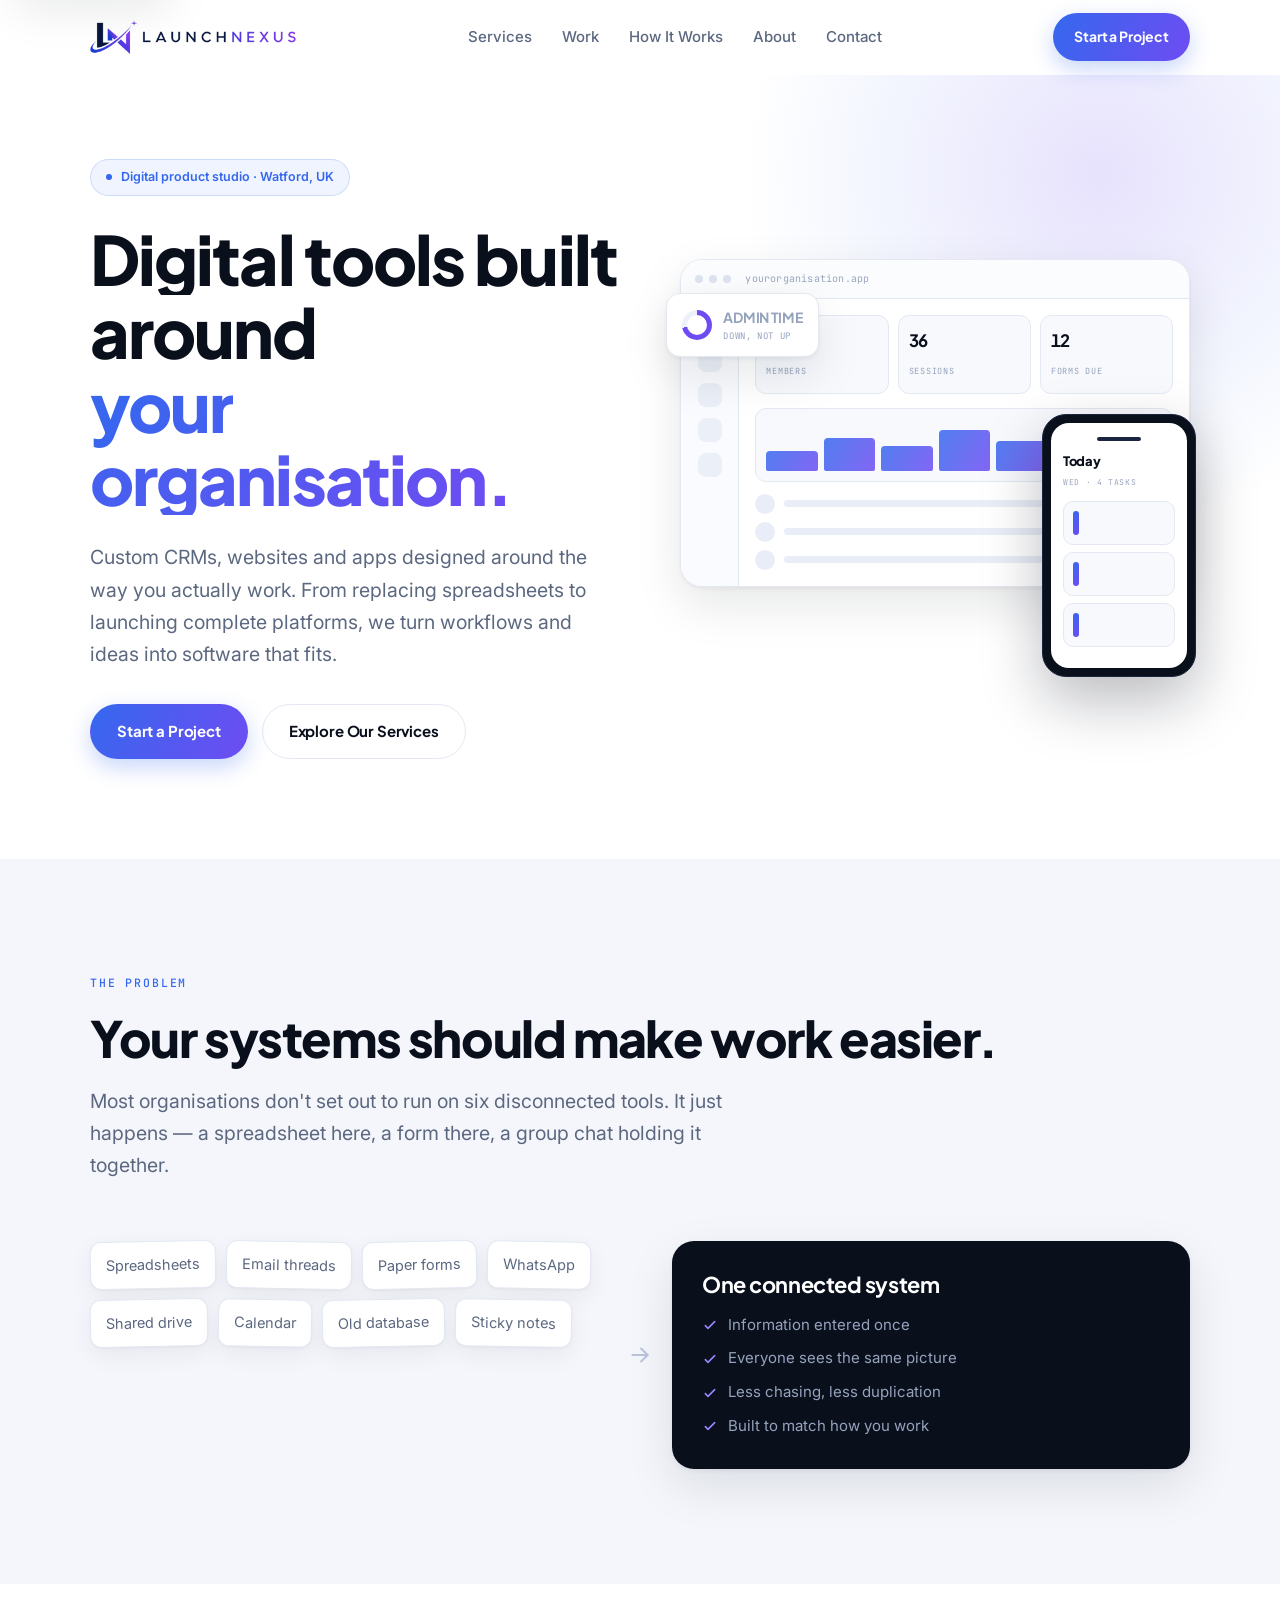
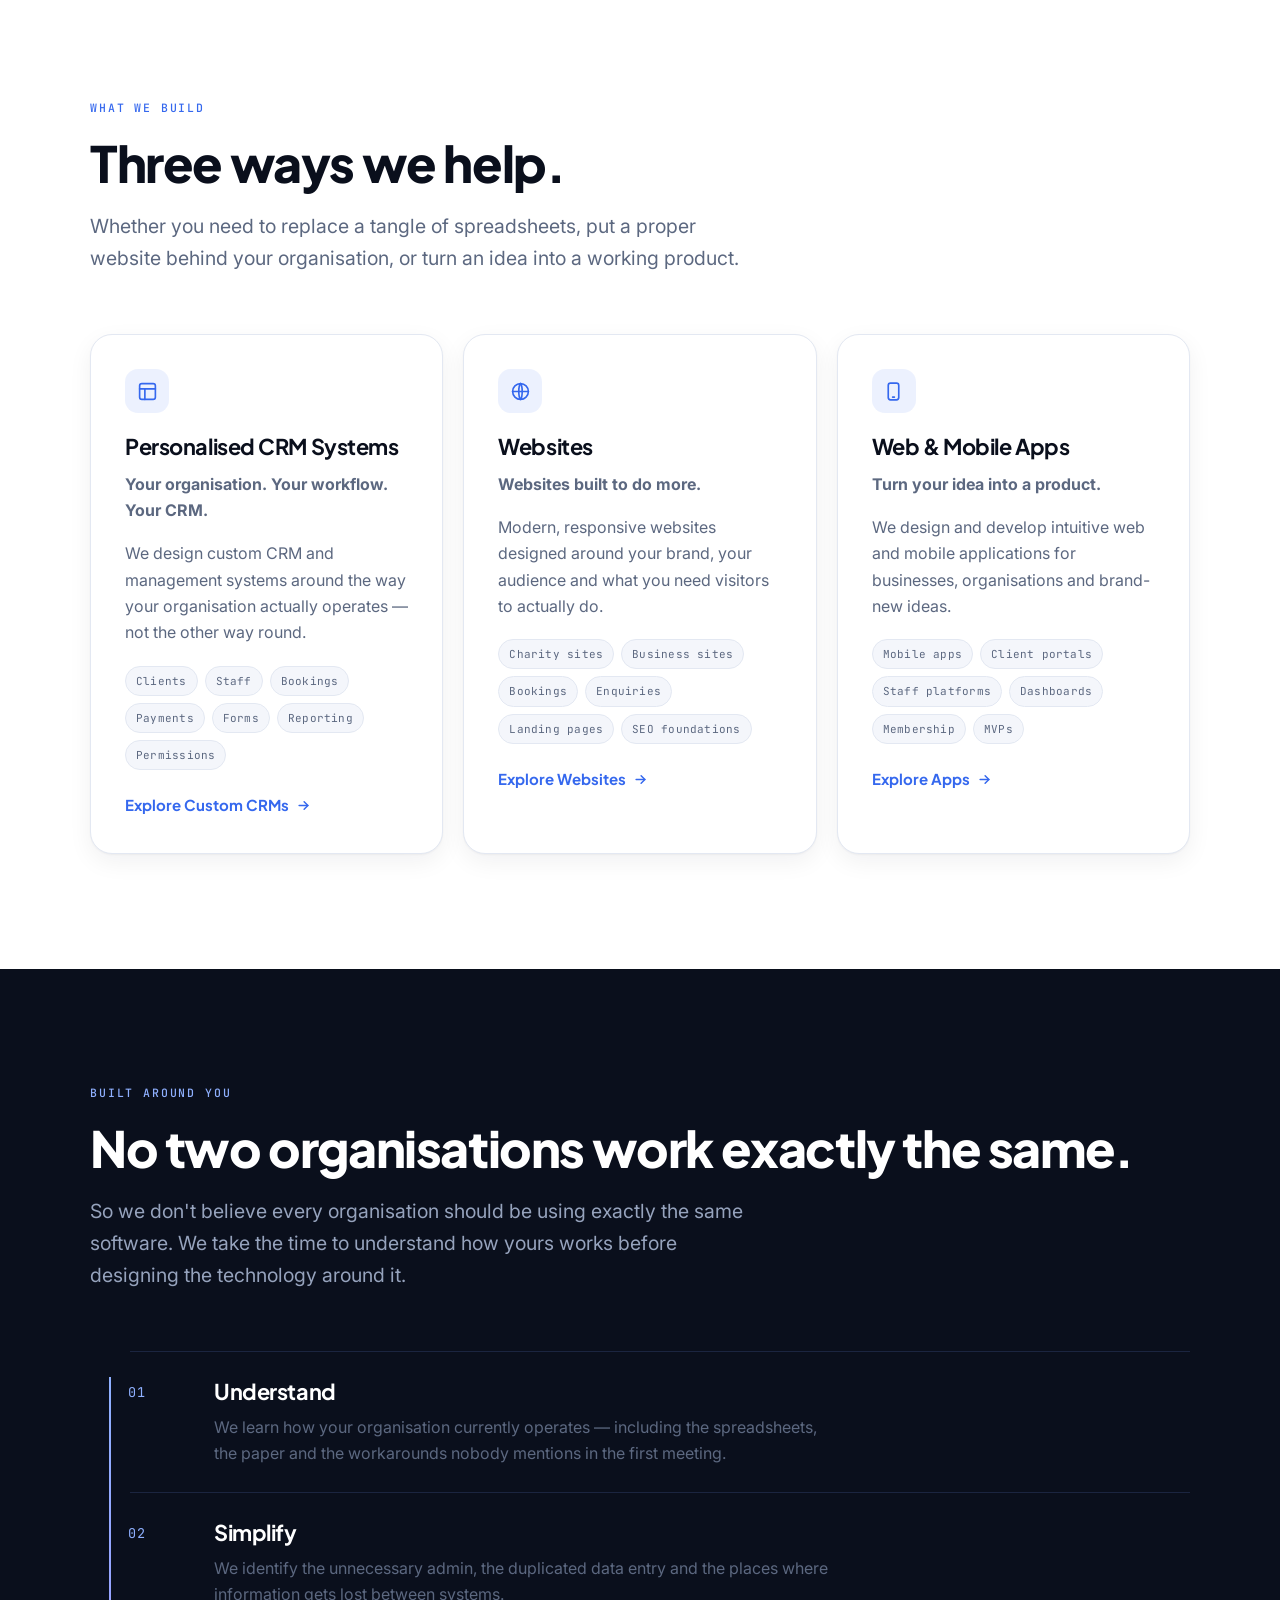
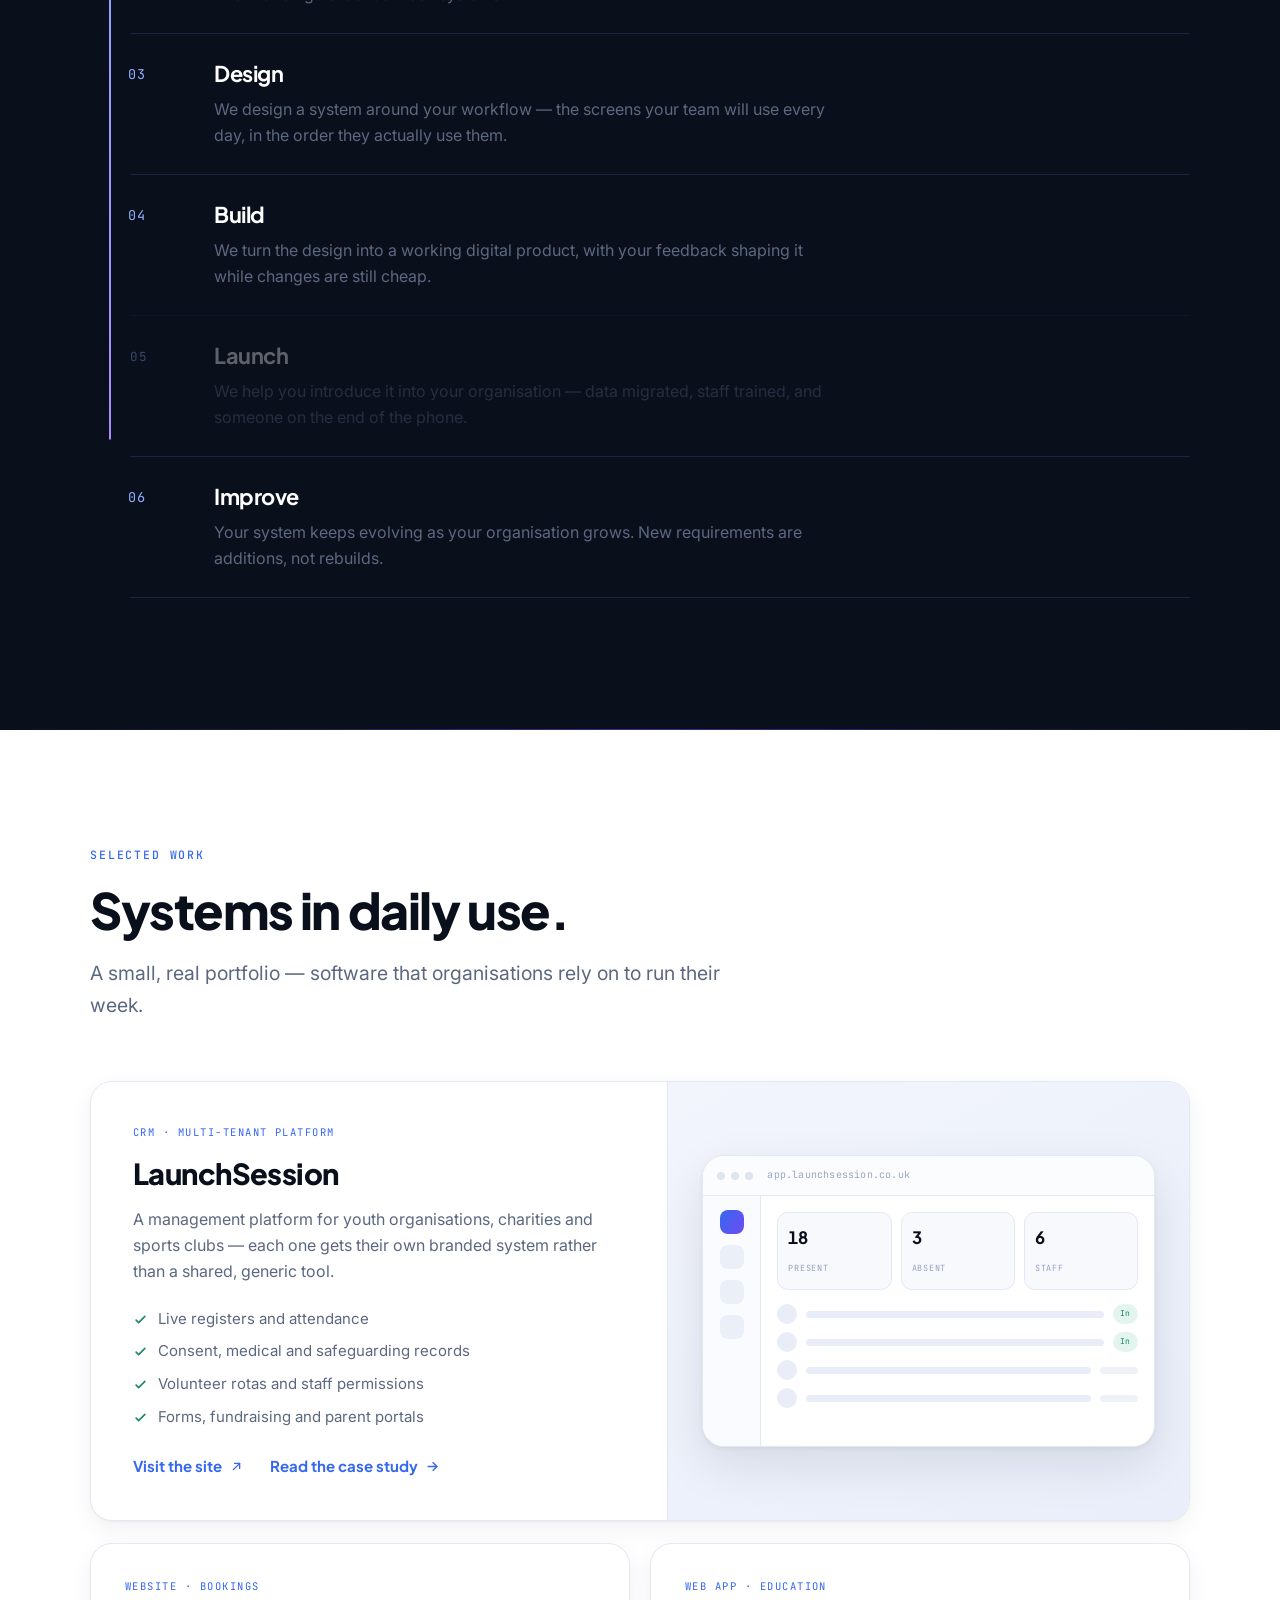
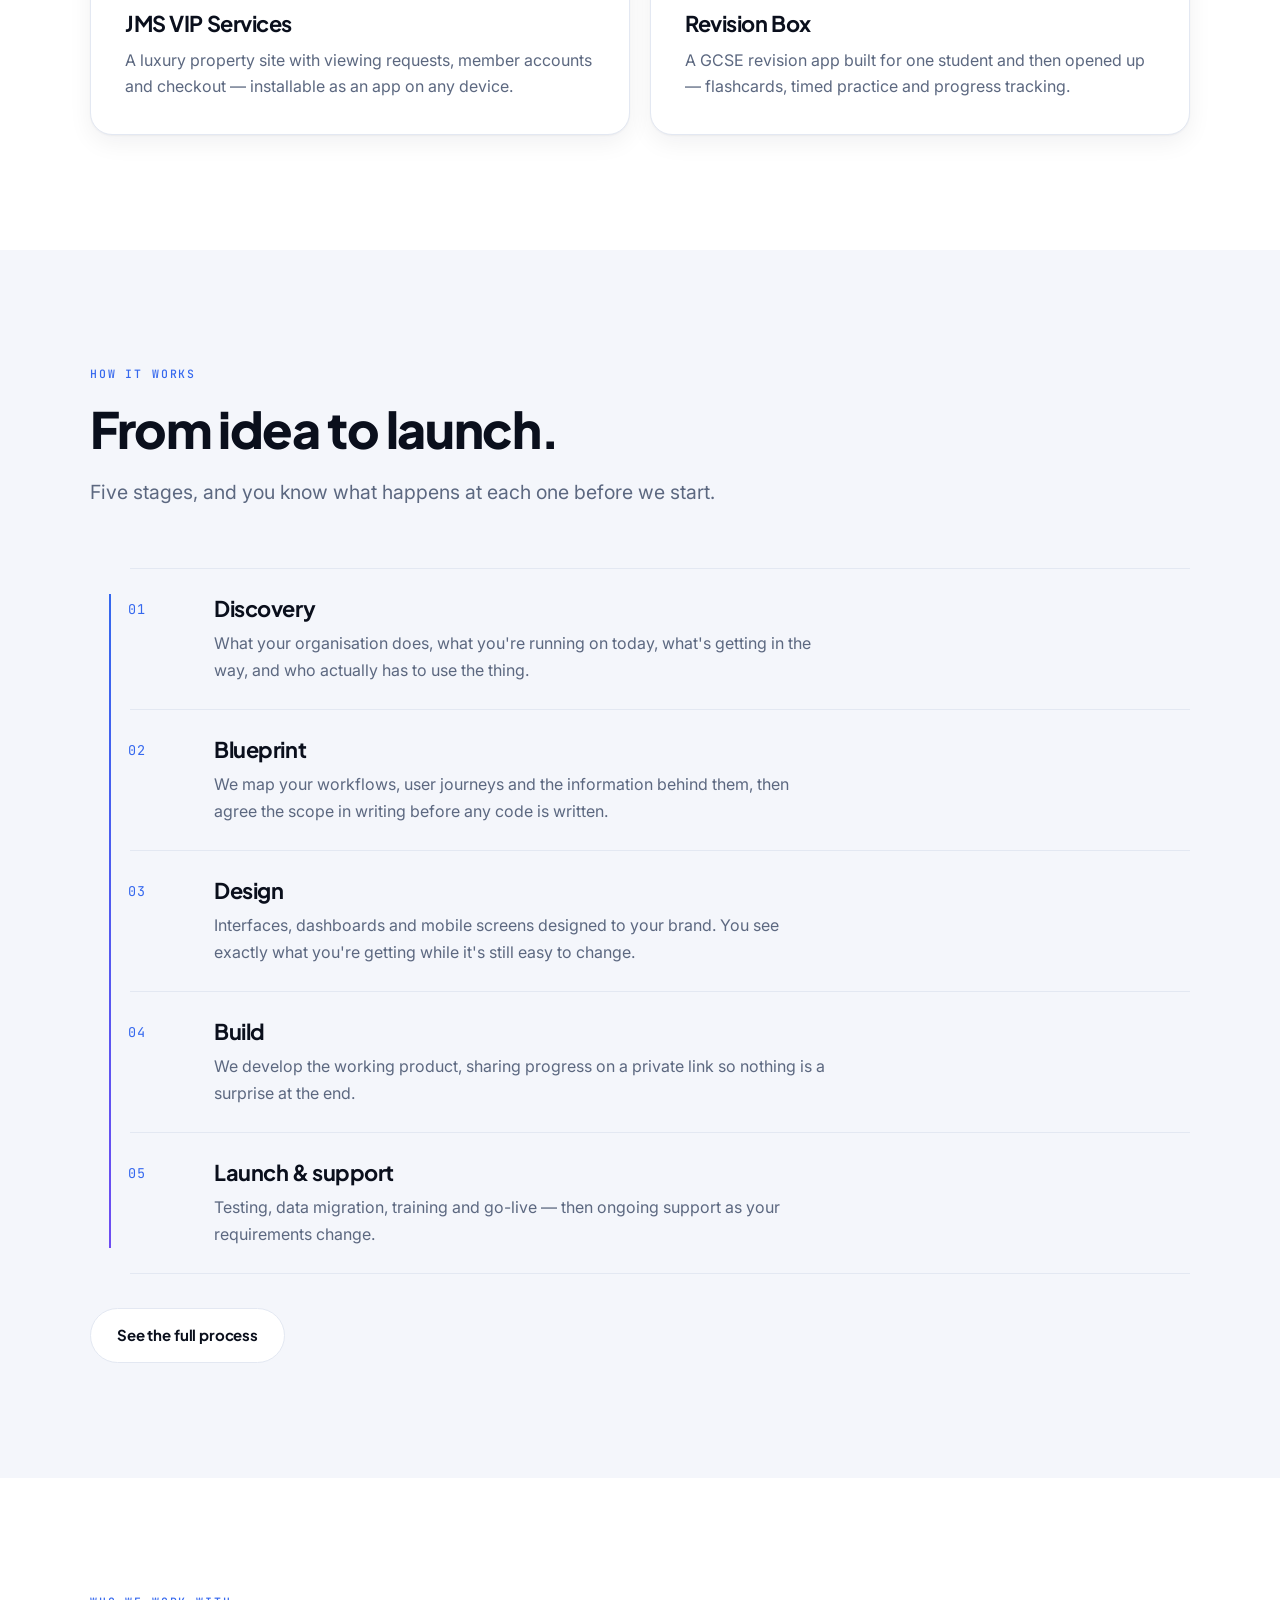
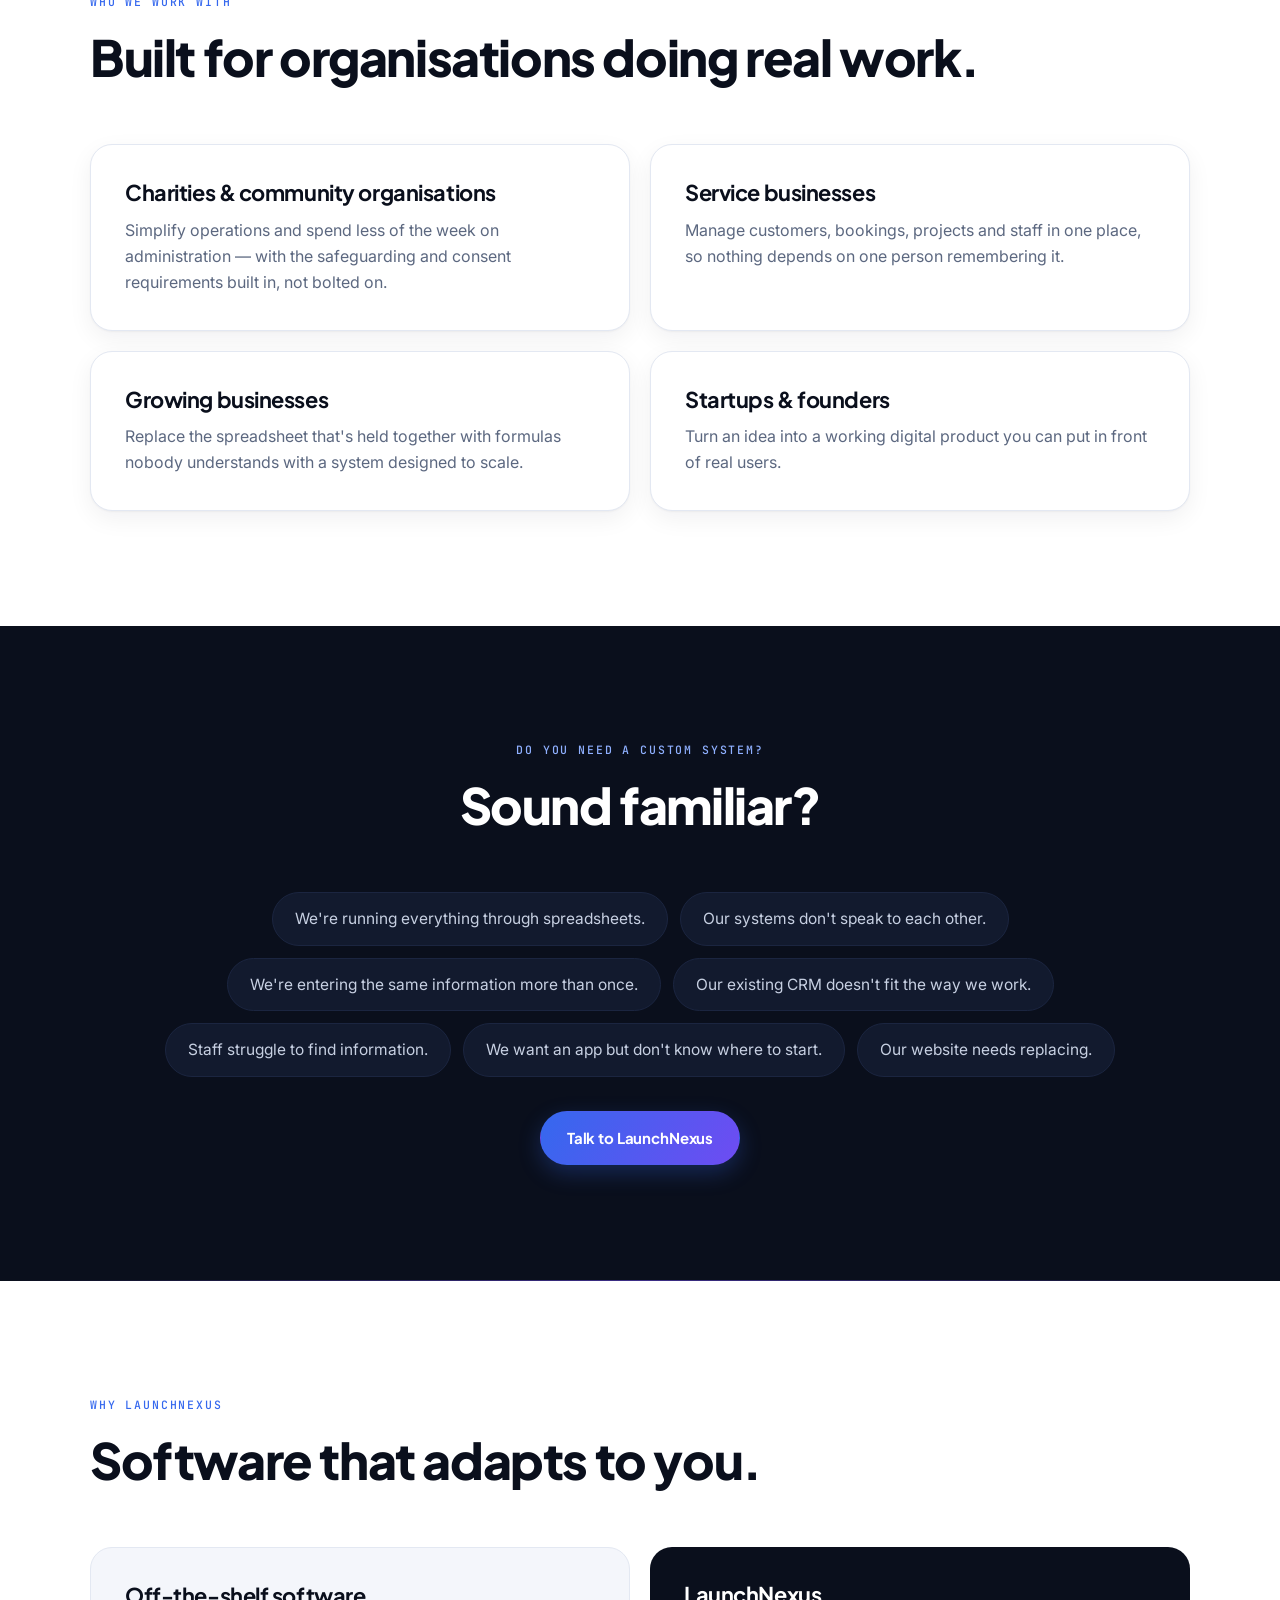
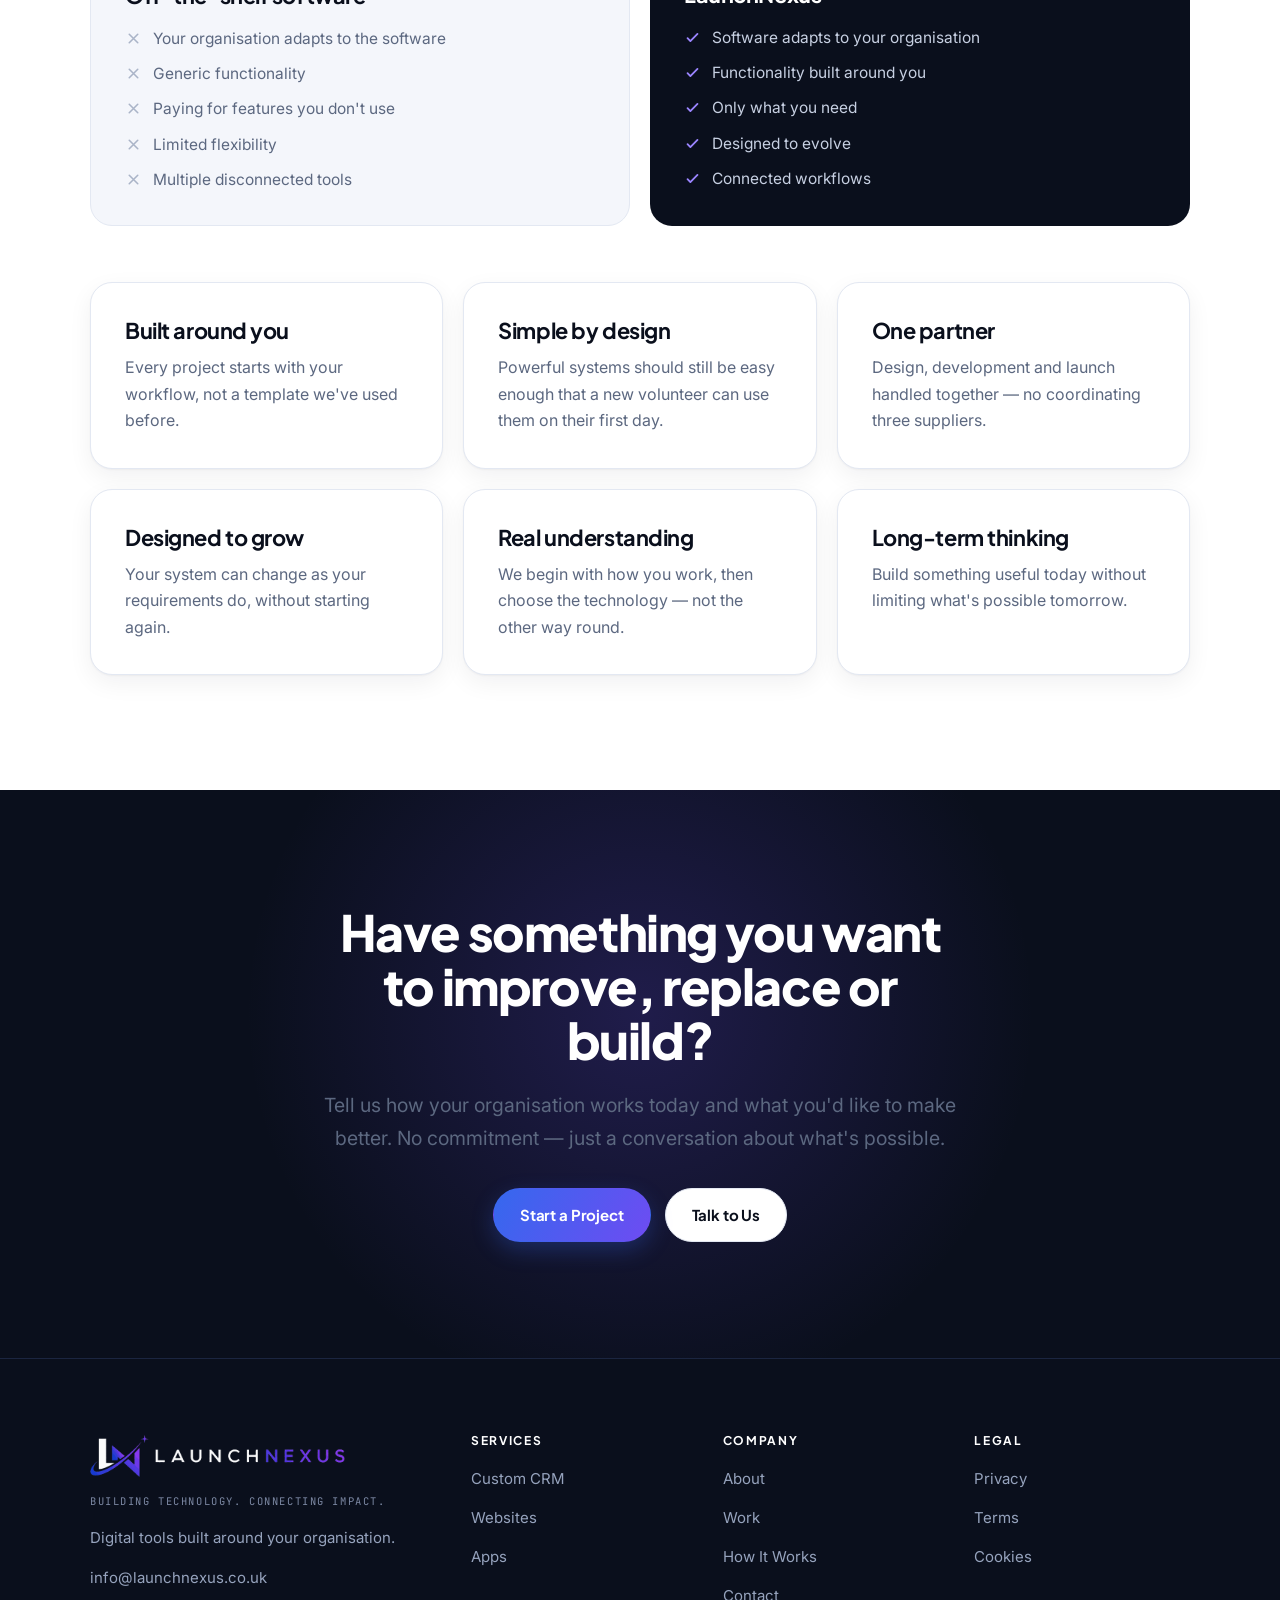
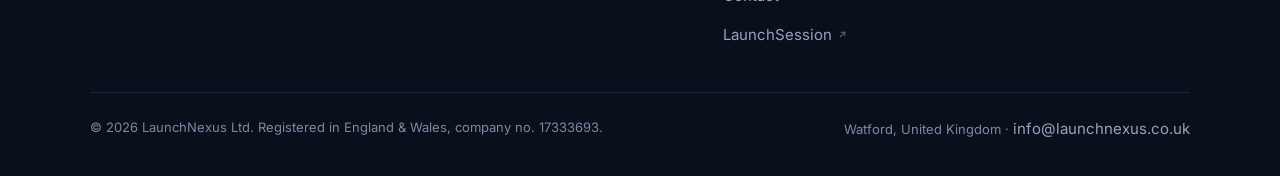
==== commit 95f629c7: "feat: motion layer — make the site feel like the product it sells The hero mockup is now live: KPIs " ====
--- a/index.html
+++ b/index.html
@@ -20,7 +20,7 @@
 <link rel="preconnect" href="https://fonts.googleapis.com">
 <link rel="preconnect" href="https://fonts.gstatic.com" crossorigin>
 <link href="https://fonts.googleapis.com/css2?family=Plus+Jakarta+Sans:wght@700;800&family=Inter:wght@400;500;600&family=JetBrains+Mono:wght@400;500&display=swap" rel="stylesheet">
-<link rel="stylesheet" href="assets/site.css?v=23ae0e9b14">
+<link rel="stylesheet" href="assets/site.css?v=83776780df">
 <script type="application/ld+json">
 {"@context":"https://schema.org","@type":"ProfessionalService","name":"LaunchNexus","legalName":"LaunchNexus Ltd","url":"https://launchnexus.co.uk/","email":"info@launchnexus.co.uk","description":"Digital product studio building personalised CRM systems, websites and apps for organisations and businesses.","areaServed":"GB","address":{"@type":"PostalAddress","addressLocality":"Watford","addressCountry":"GB"},"areaServed":"GB"}
 </script>
@@ -443,6 +443,6 @@
   </div>
 </footer>
 
-<script src="assets/site.js?v=23ae0e9b14" defer></script>
+<script src="assets/site.js?v=83776780df" defer></script>
 </body>
 </html>
--- a/assets/site.css
+++ b/assets/site.css
@@ -428,3 +428,114 @@
 .draft-note{background:#FFF8E8;border:1px solid #F0DFB4;border-radius:var(--r);padding:18px 20px;font-size:15px;color:#6B5720;margin-bottom:32px}
 .mock-title{font-family:var(--f-display);font-size:13px;font-weight:800;letter-spacing:-.02em;margin:0 0 3px}
 .sr-only{position:absolute;width:1px;height:1px;padding:0;margin:-1px;overflow:hidden;clip:rect(0 0 0 0);white-space:nowrap;border:0}
+
+/* ---------- Real product screenshots ---------- */
+.shot{margin:0}
+.shot img{
+  width:100%;height:auto;display:block;border-radius:var(--r);
+  border:1px solid var(--line);box-shadow:var(--sh-2);background:var(--white);
+}
+.shot figcaption{
+  font-family:var(--f-mono);font-size:11px;letter-spacing:.06em;color:var(--muted);
+  text-align:center;margin-top:14px;line-height:1.5;
+}
+.work-visual .shot img{border-color:rgba(10,15,28,.08)}
+
+/* ==========================================================================
+   Motion & premium detail
+   Everything here is switched off by the prefers-reduced-motion block, and
+   the ambient loops are additionally paused off-screen and on hidden tabs.
+   ========================================================================== */
+
+/* --- Hero headline: words rise in sequence on load --- */
+.word-wrap{display:inline-block;overflow:hidden;vertical-align:top}
+.word-wrap > span{display:inline-block;transform:translateY(110%);animation:wordRise .85s cubic-bezier(.16,1,.3,1) forwards}
+@keyframes wordRise{to{transform:translateY(0)}}
+
+/* --- Staggered grid reveals --- */
+.grid > .rise{transition-delay:calc(var(--i,0) * 70ms)}
+.modules .module{opacity:0;transform:translateY(10px);transition:opacity .5s ease,transform .5s ease;transition-delay:calc(var(--i,0) * 45ms)}
+.modules.in .module{opacity:1;transform:none}
+
+/* --- Card hover: a light sweep across the surface, not a glow --- */
+.card--hover{position:relative;overflow:hidden}
+.card--hover::after{
+  content:"";position:absolute;inset:0;pointer-events:none;opacity:0;
+  background:linear-gradient(120deg,transparent 30%,rgba(53,104,238,.06) 48%,rgba(110,76,242,.09) 56%,transparent 72%);
+  transform:translateX(-40%);transition:opacity .35s ease;
+}
+.card--hover:hover::after{opacity:1;animation:sweep .9s cubic-bezier(.3,.6,.3,1)}
+@keyframes sweep{from{transform:translateX(-60%)}to{transform:translateX(60%)}}
+.card--hover:hover .icon{transform:translateY(-2px) scale(1.04)}
+.icon{transition:transform .3s cubic-bezier(.3,1.4,.5,1)}
+
+/* --- Process: a line that fills as each step arrives --- */
+.steps{position:relative}
+.steps::before{
+  content:"";position:absolute;left:19px;top:26px;bottom:26px;width:1.5px;
+  background:linear-gradient(var(--accent),var(--violet));transform-origin:top;
+  transform:scaleY(var(--fill,0));transition:transform 1.1s cubic-bezier(.4,0,.2,1);
+}
+@media(max-width:560px){.steps::before{display:none}}
+.section--ink .steps::before{background:linear-gradient(#8FB0FF,#A78BFF)}
+.step{opacity:.34;transition:opacity .55s ease}
+.step.lit{opacity:1}
+.step::before{transition:color .4s ease,transform .4s ease}
+.step.lit::before{transform:scale(1.08)}
+
+/* --- Problem section: scattered tools settle, unified card lifts in --- */
+.scatter span{
+  opacity:0;transform:translateY(8px) rotate(0deg);
+  transition:opacity .5s ease,transform .6s cubic-bezier(.2,.8,.3,1);
+  transition-delay:calc(var(--i,0) * 55ms);
+}
+.split.in .scatter span{opacity:1}
+.split.in .scatter span:nth-child(odd){transform:translateY(0) rotate(-1.2deg)}
+.split.in .scatter span:nth-child(even){transform:translateY(0) rotate(1deg)}
+.arrow svg{opacity:0;transform:translateX(-8px);transition:opacity .5s ease .45s,transform .5s ease .45s}
+.split.in .arrow svg{opacity:1;transform:none}
+@media(max-width:859px){.split.in .arrow svg{transform:rotate(90deg)}}
+.unified{opacity:0;transform:translateY(14px);transition:opacity .6s ease .55s,transform .6s cubic-bezier(.2,.8,.3,1) .55s}
+.split.in .unified{opacity:1;transform:none}
+
+/* --- Hero mockup: ambient life --- */
+.chart i{transition:height 1.1s cubic-bezier(.4,0,.2,1)}
+.kpi b{font-variant-numeric:tabular-nums}
+.row .st{transition:opacity .4s ease,transform .4s ease}
+.row .st.pop{animation:pop .5s cubic-bezier(.3,1.5,.5,1)}
+@keyframes pop{0%{transform:scale(.7);opacity:.3}60%{transform:scale(1.09)}100%{transform:scale(1);opacity:1}}
+.mock{transition:transform .5s cubic-bezier(.2,.8,.3,1),box-shadow .5s ease}
+.stage:hover .mock{transform:translateY(-4px);box-shadow:0 8px 20px rgba(10,15,28,.06),0 32px 70px rgba(10,15,28,.14)}
+
+/* --- Buttons: sheen on hover --- */
+.btn--primary{position:relative;overflow:hidden}
+.btn--primary::after{
+  content:"";position:absolute;top:0;left:-70%;width:45%;height:100%;pointer-events:none;
+  background:linear-gradient(100deg,transparent,rgba(255,255,255,.28),transparent);transform:skewX(-18deg);
+}
+.btn--primary:hover::after{animation:btnSheen .75s ease}
+@keyframes btnSheen{to{left:130%}}
+
+/* --- Nav: underline grows from the left --- */
+.nav-links a{position:relative}
+.nav-links a::after{
+  content:"";position:absolute;left:0;right:0;bottom:-6px;height:1.5px;background:var(--grad);
+  transform:scaleX(0);transform-origin:left;transition:transform .3s cubic-bezier(.4,0,.2,1);
+}
+.nav-links a:hover::after,.nav-links a[aria-current="page"]::after{transform:scaleX(1)}
+.nav-links a[aria-current="page"]{color:var(--text);font-weight:600}
+
+/* --- Section edges: a faint gradient hairline instead of a flat border --- */
+.section--ink{position:relative}
+.section--ink::after{
+  content:"";position:absolute;left:0;right:0;bottom:0;height:1px;pointer-events:none;
+  background:linear-gradient(90deg,transparent,rgba(110,76,242,.5),transparent);
+}
+
+@media(prefers-reduced-motion:reduce){
+  .word-wrap > span{transform:none;animation:none}
+  .modules .module,.scatter span,.unified,.arrow svg{opacity:1;transform:none;transition:none}
+  .step{opacity:1}
+  .steps::before{transform:scaleY(1)}
+  .card--hover::after,.btn--primary::after{display:none}
+}
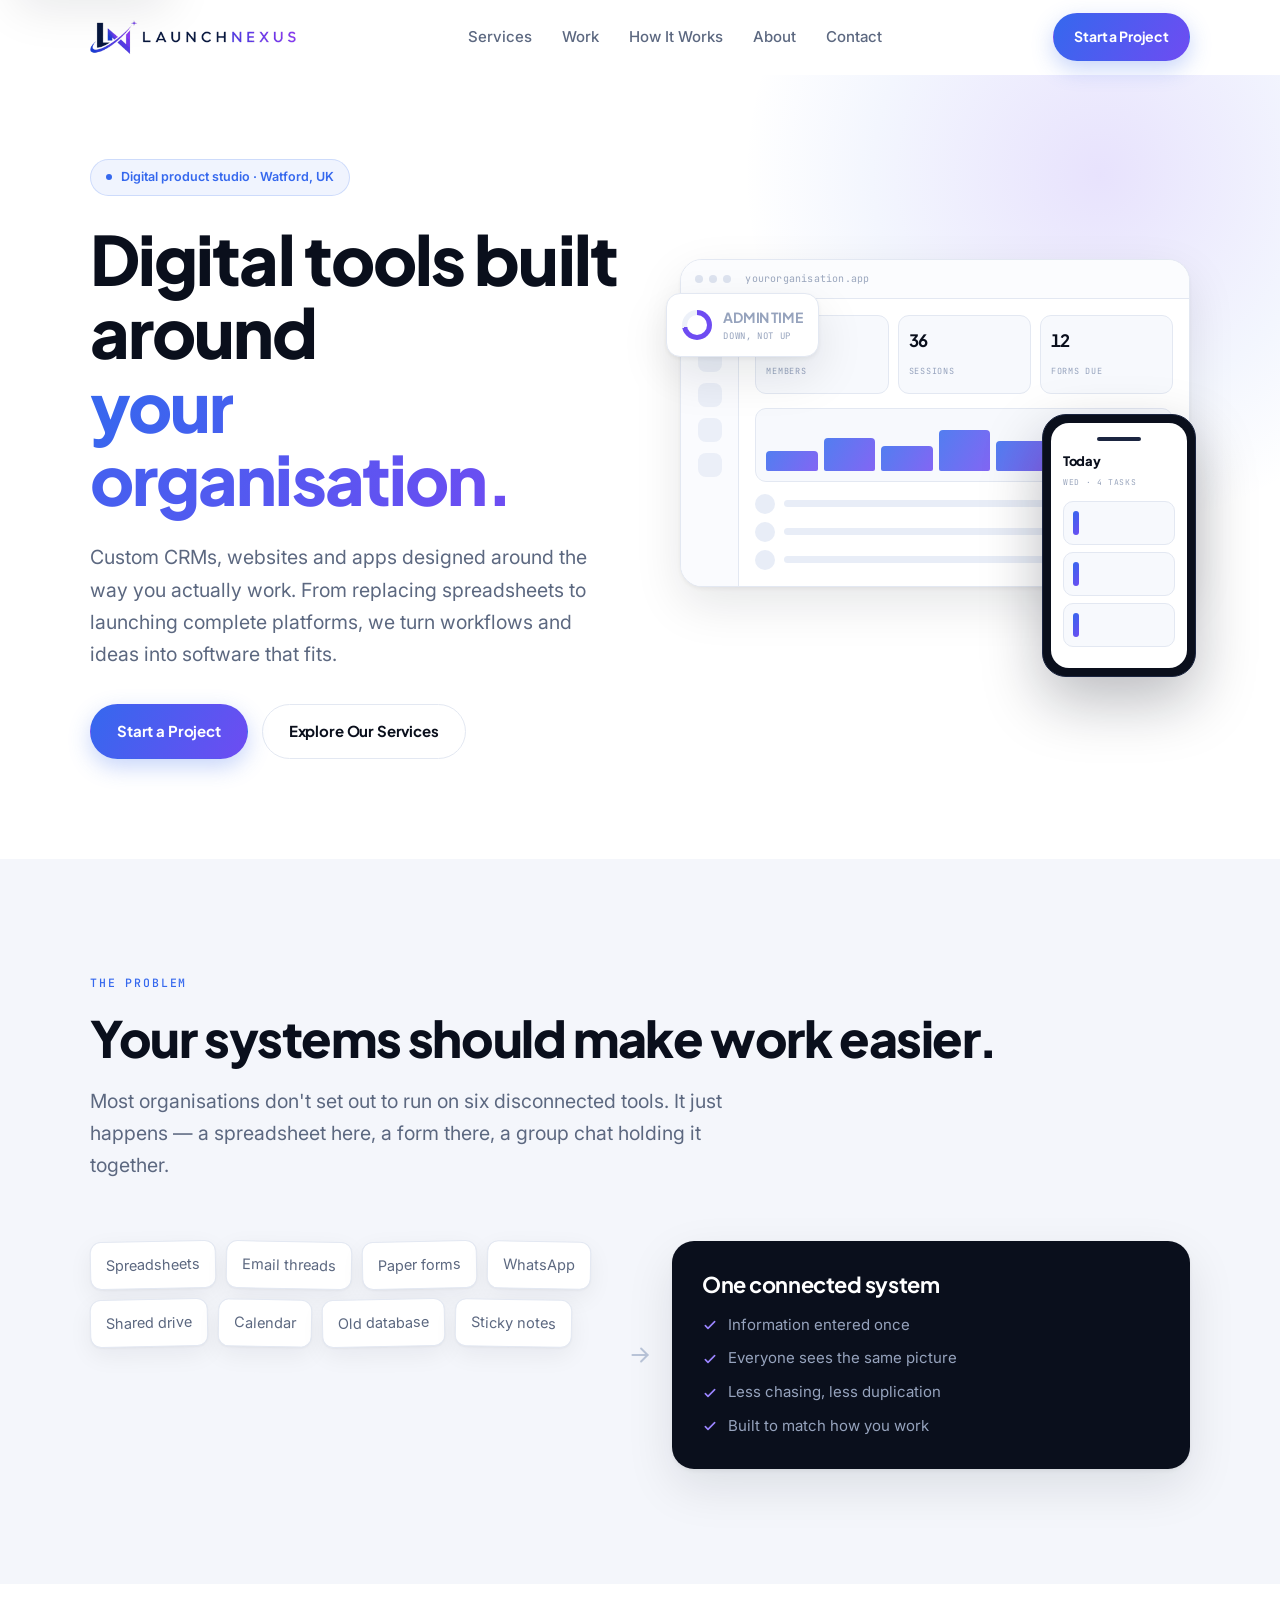
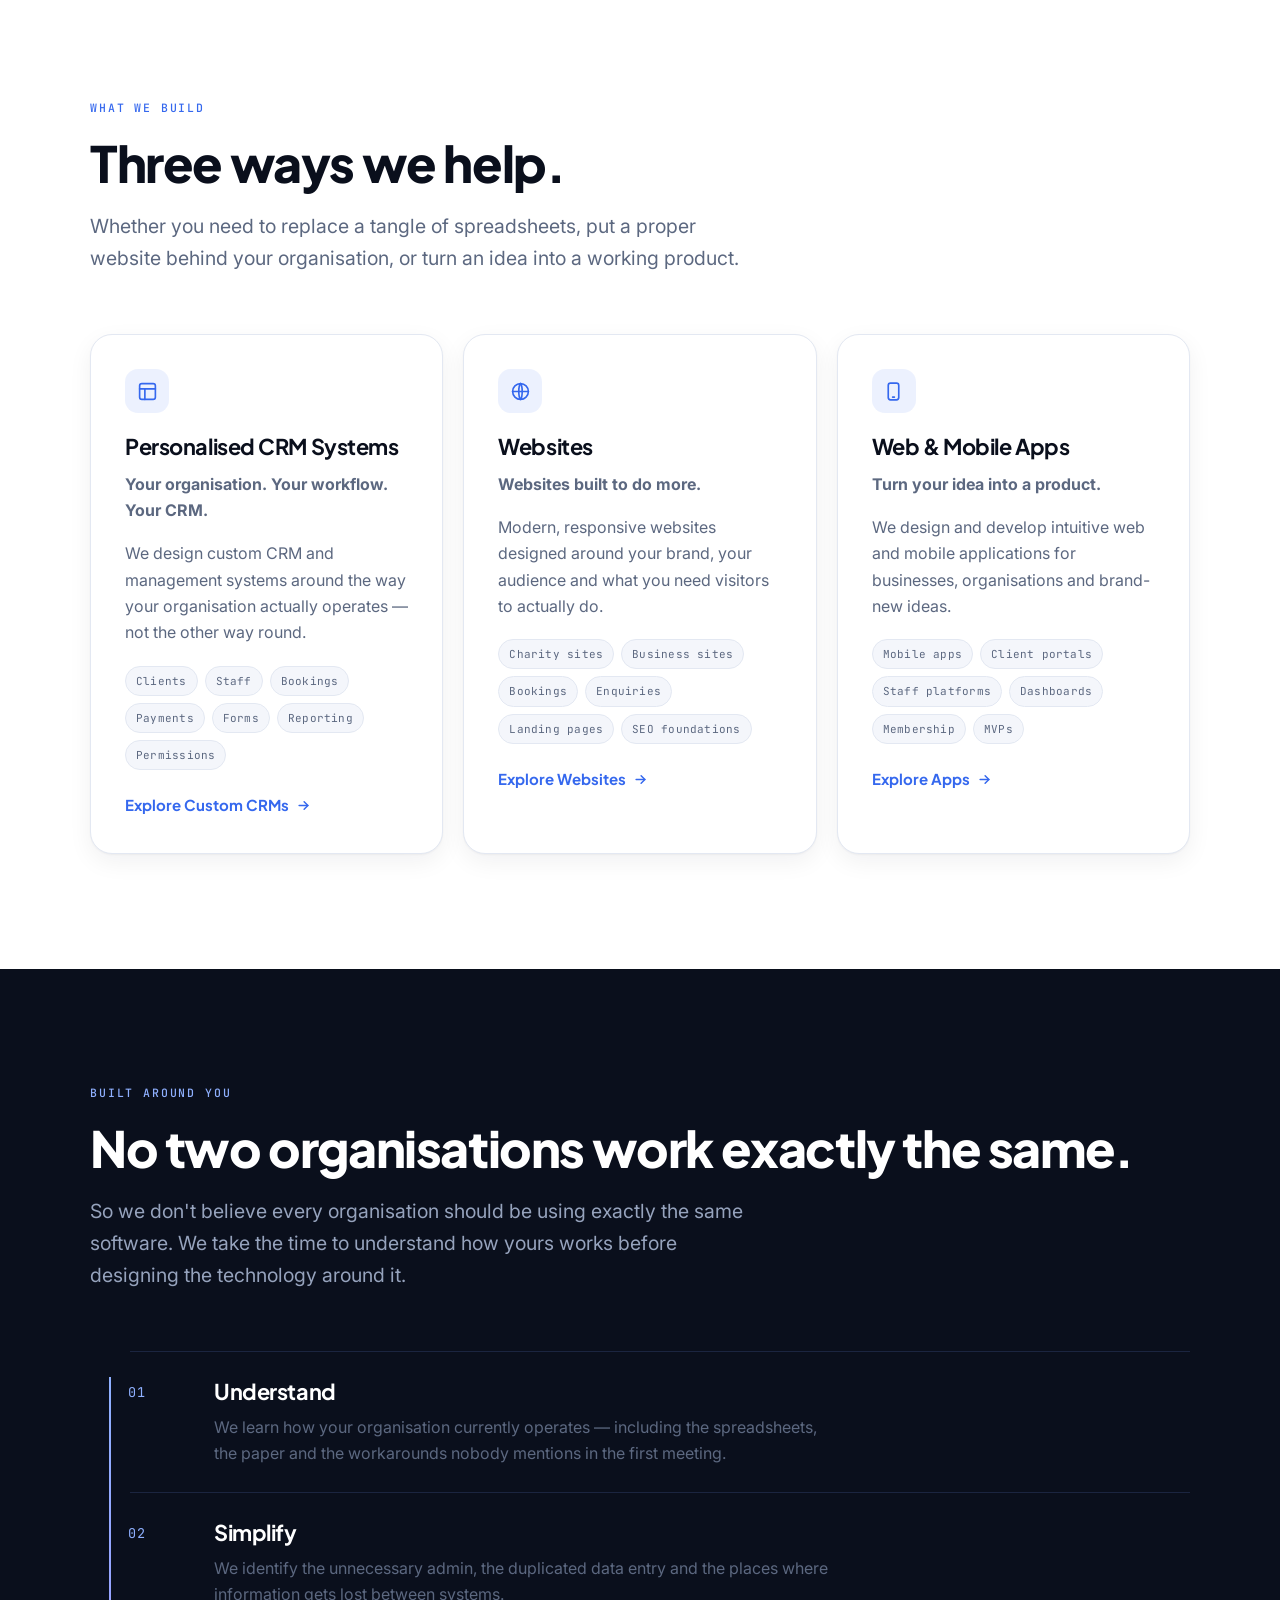
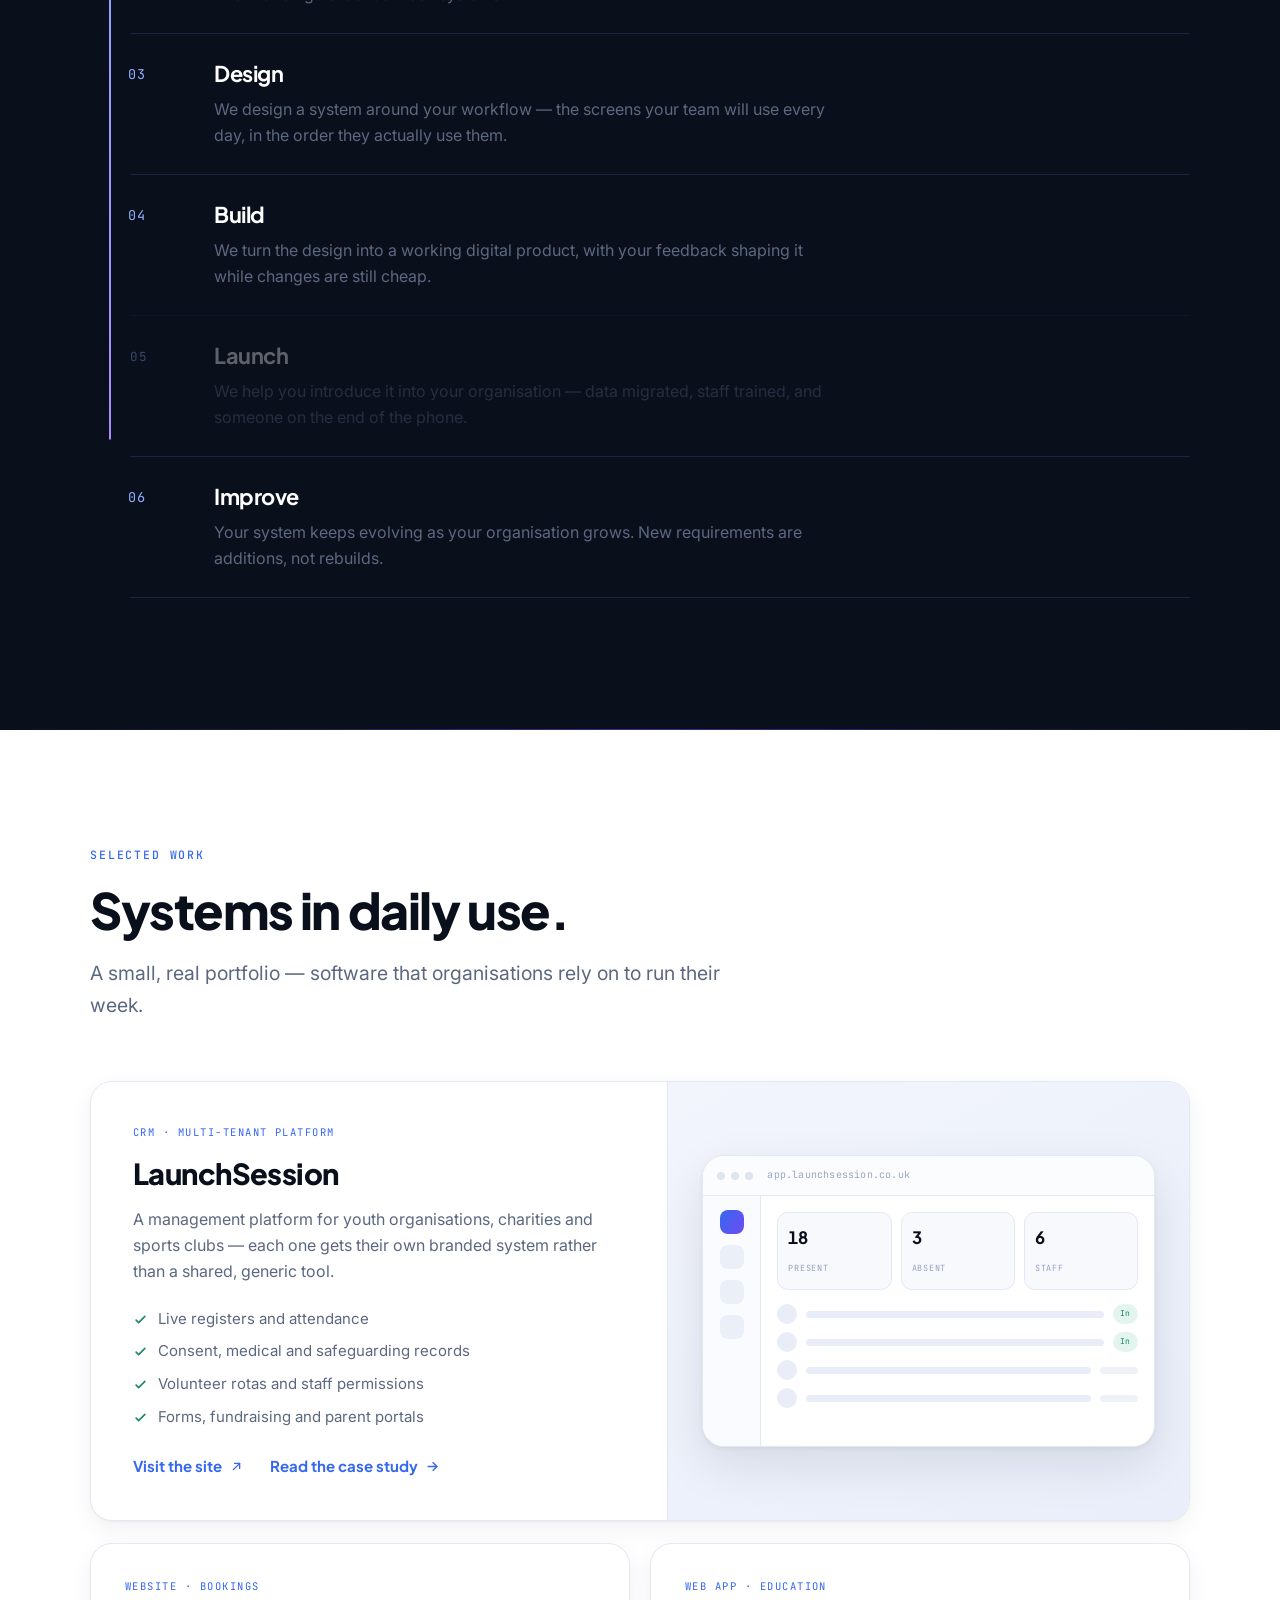
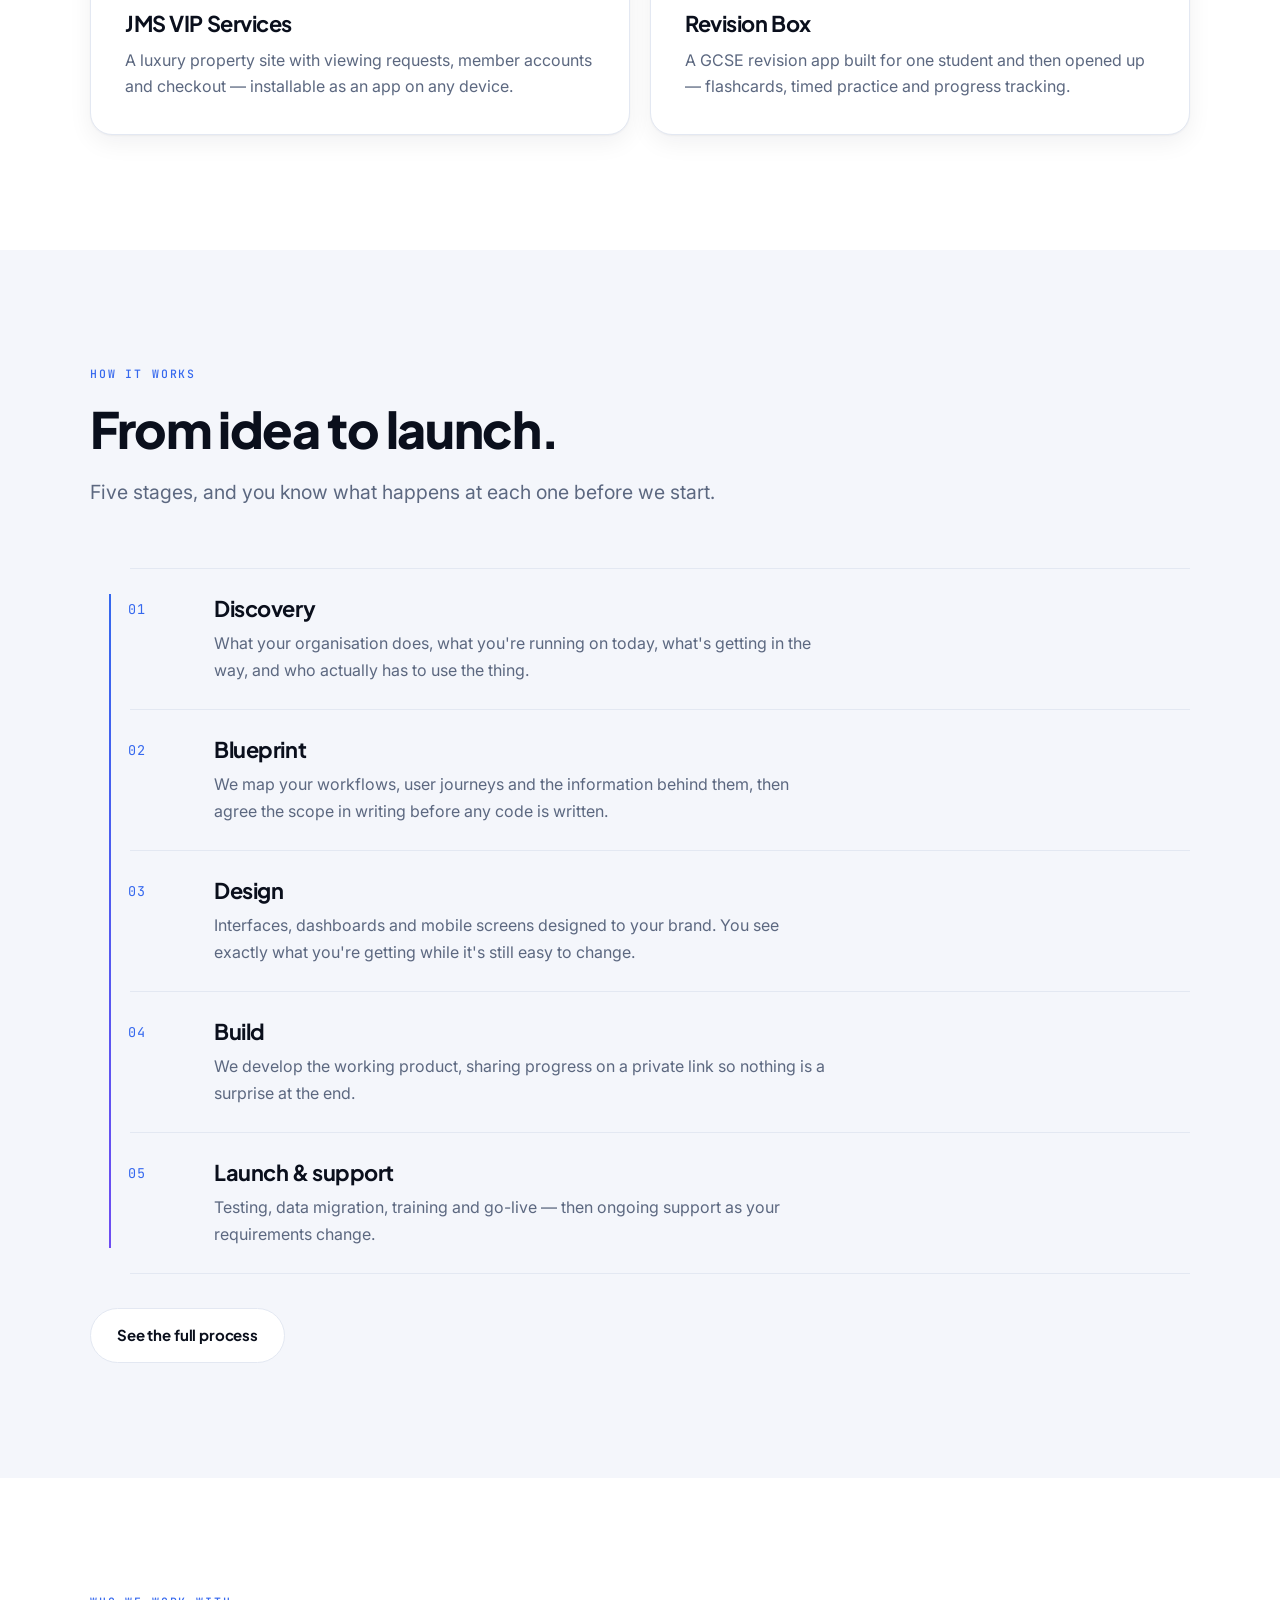
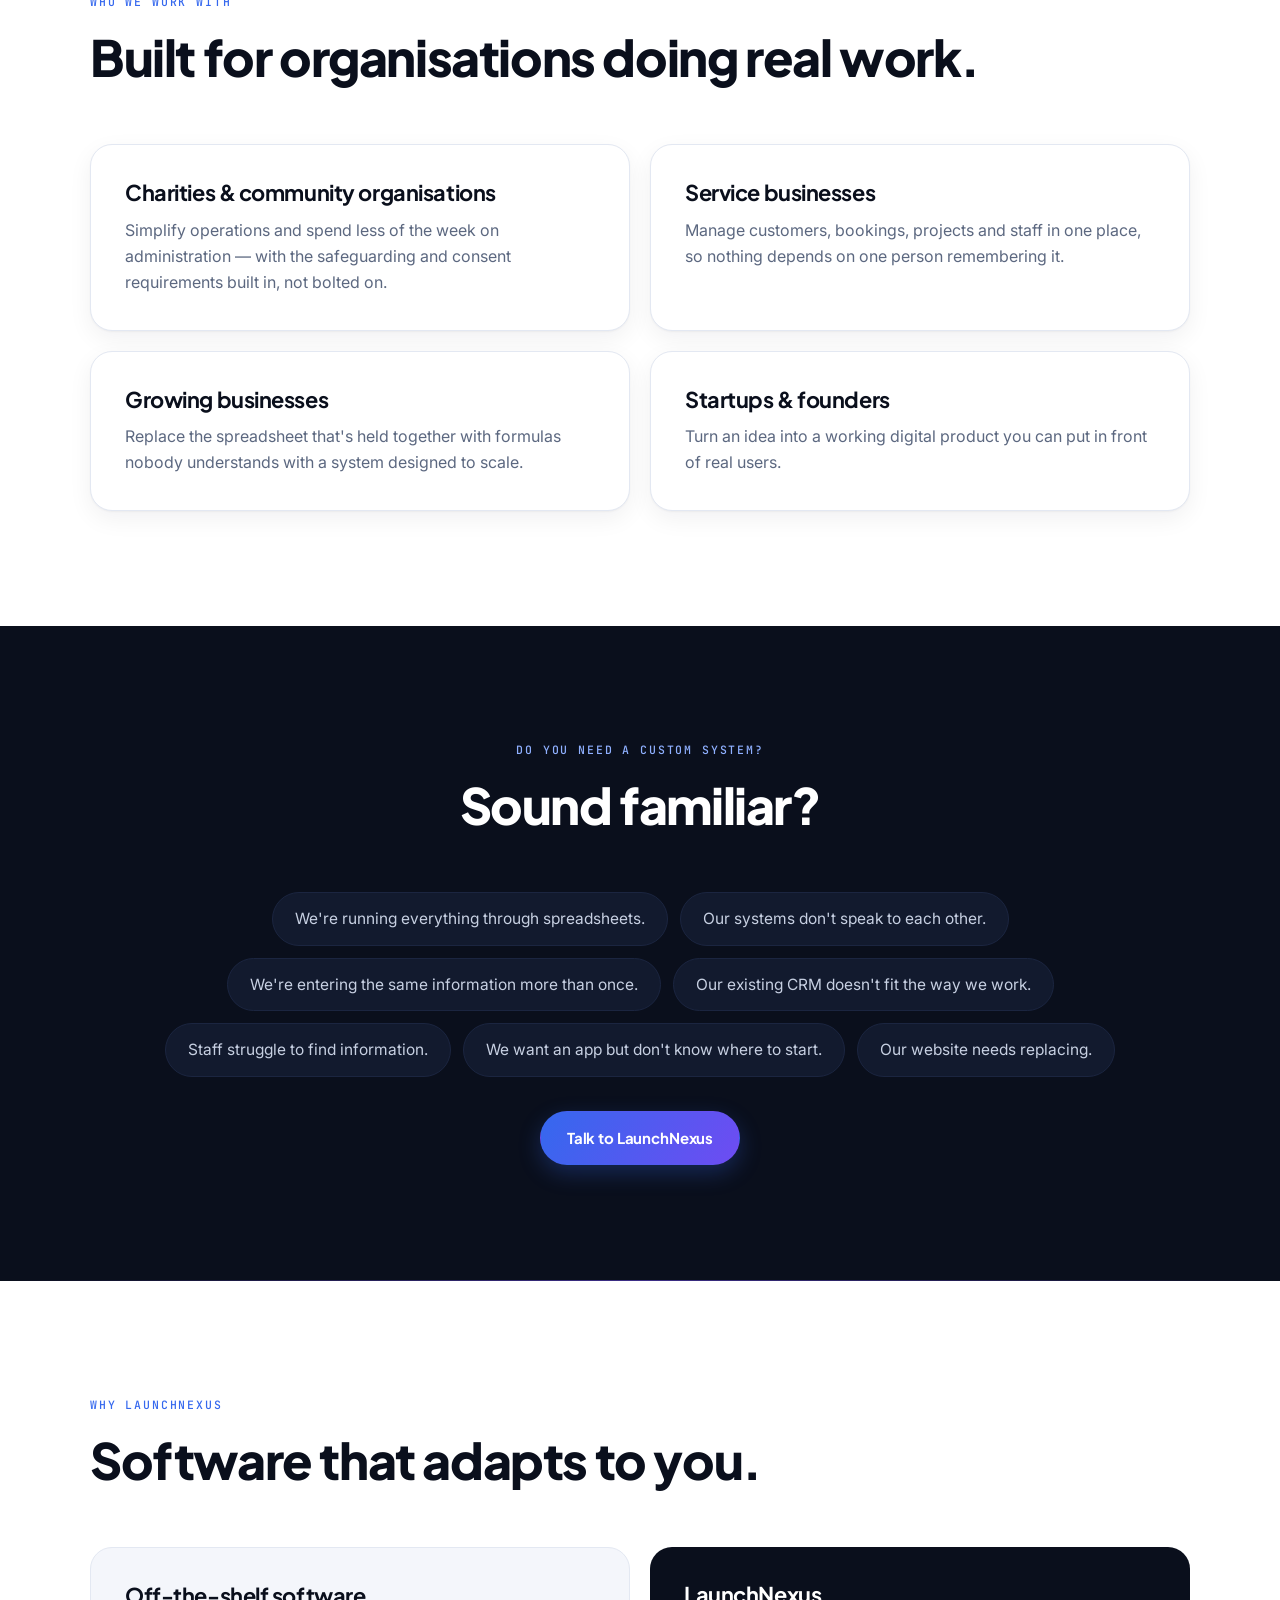
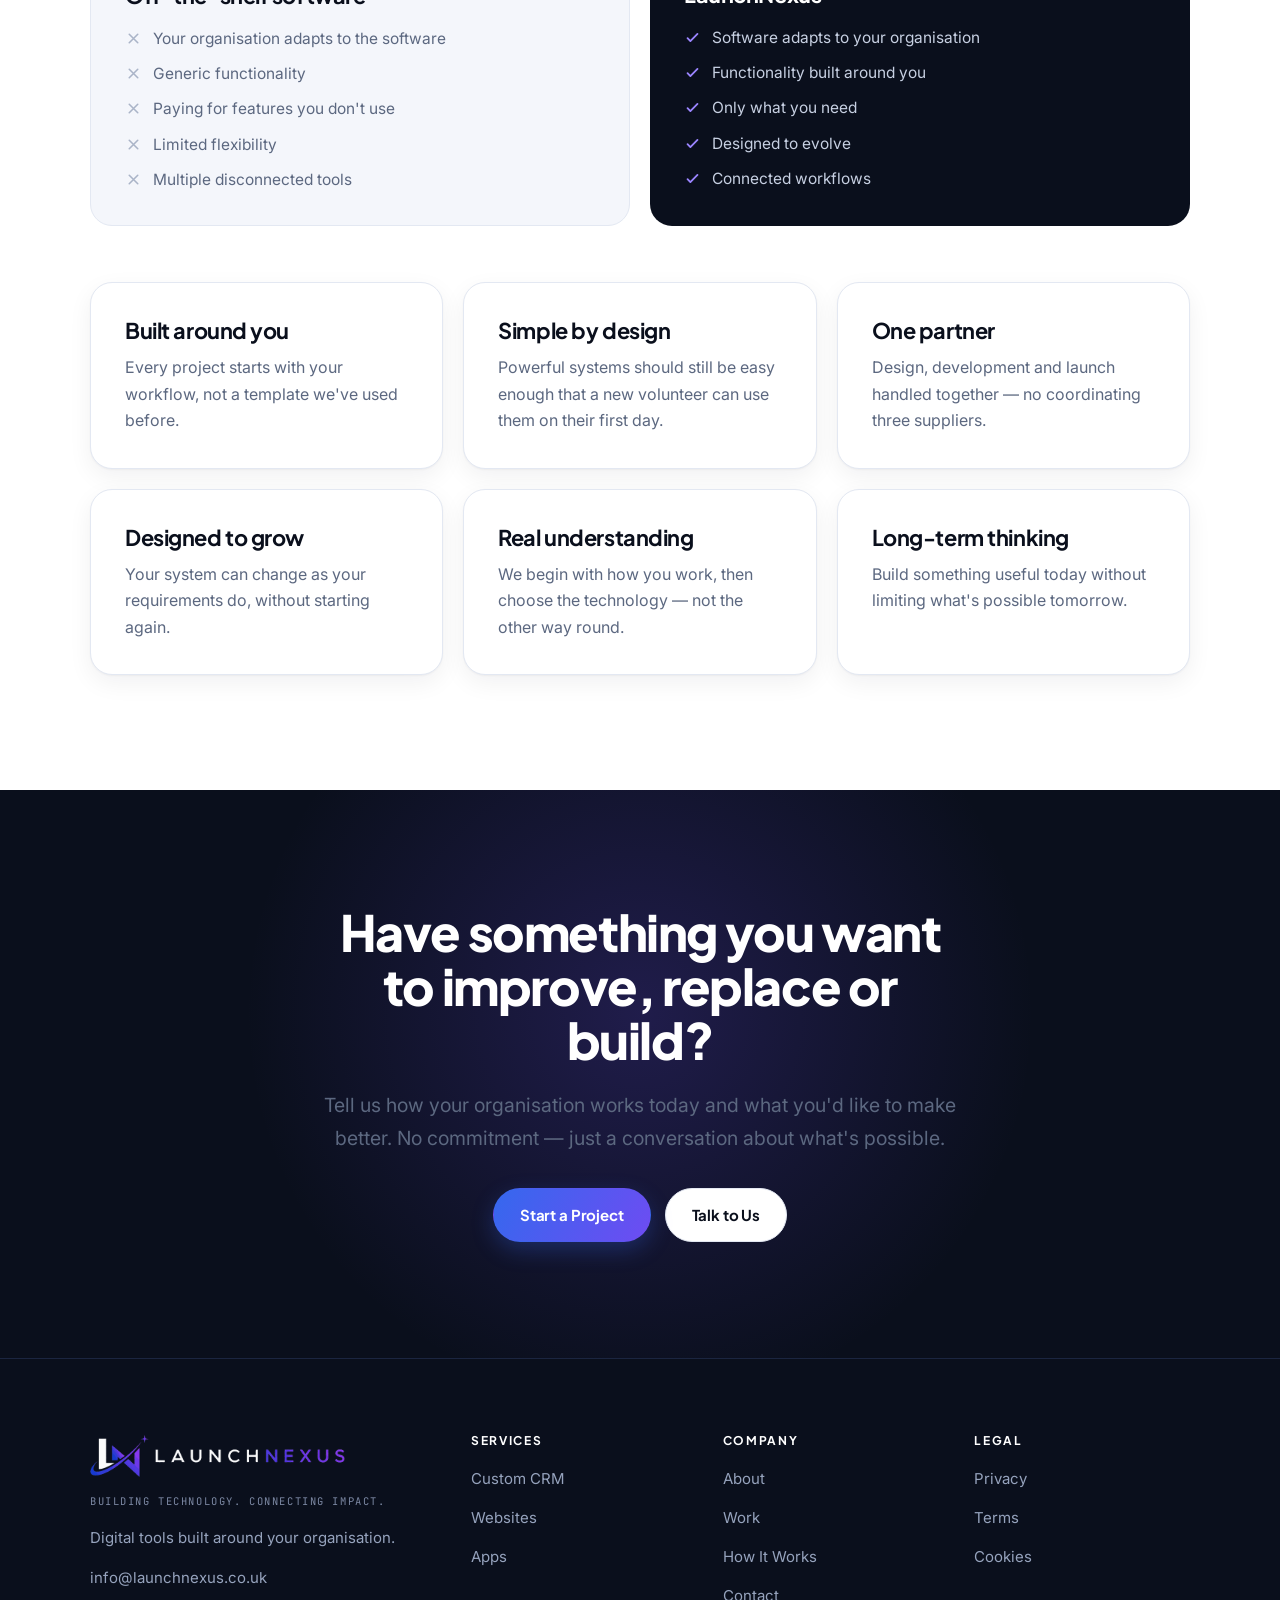
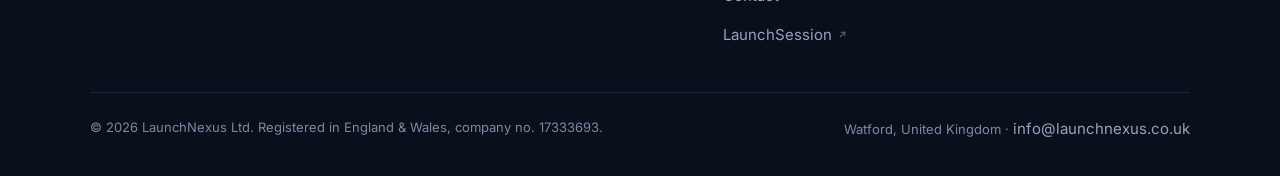
==== commit 467d3d61: "fix: word-rise animation clipped descenders in the hero headline The "g" in "organisation" was cut o" ====
--- a/index.html
+++ b/index.html
@@ -20,7 +20,7 @@
 <link rel="preconnect" href="https://fonts.googleapis.com">
 <link rel="preconnect" href="https://fonts.gstatic.com" crossorigin>
 <link href="https://fonts.googleapis.com/css2?family=Plus+Jakarta+Sans:wght@700;800&family=Inter:wght@400;500;600&family=JetBrains+Mono:wght@400;500&display=swap" rel="stylesheet">
-<link rel="stylesheet" href="assets/site.css?v=83776780df">
+<link rel="stylesheet" href="assets/site.css?v=bc9fc6aacd">
 <script type="application/ld+json">
 {"@context":"https://schema.org","@type":"ProfessionalService","name":"LaunchNexus","legalName":"LaunchNexus Ltd","url":"https://launchnexus.co.uk/","email":"info@launchnexus.co.uk","description":"Digital product studio building personalised CRM systems, websites and apps for organisations and businesses.","areaServed":"GB","address":{"@type":"PostalAddress","addressLocality":"Watford","addressCountry":"GB"},"areaServed":"GB"}
 </script>
@@ -443,6 +443,6 @@
   </div>
 </footer>
 
-<script src="assets/site.js?v=83776780df" defer></script>
+<script src="assets/site.js?v=bc9fc6aacd" defer></script>
 </body>
 </html>
--- a/assets/site.css
+++ b/assets/site.css
@@ -448,7 +448,10 @@
    ========================================================================== */
 
 /* --- Hero headline: words rise in sequence on load --- */
-.word-wrap{display:inline-block;overflow:hidden;vertical-align:top}
+/* overflow:hidden is what lets each word slide up from nothing — but it also
+   clips descenders (g, y, j). Pad the box and pull the same amount back off
+   the margin, so there's room to draw without shifting the layout. */
+.word-wrap{display:inline-block;overflow:hidden;vertical-align:top;padding-bottom:.16em;margin-bottom:-.16em}
 .word-wrap > span{display:inline-block;transform:translateY(110%);animation:wordRise .85s cubic-bezier(.16,1,.3,1) forwards}
 @keyframes wordRise{to{transform:translateY(0)}}
 
